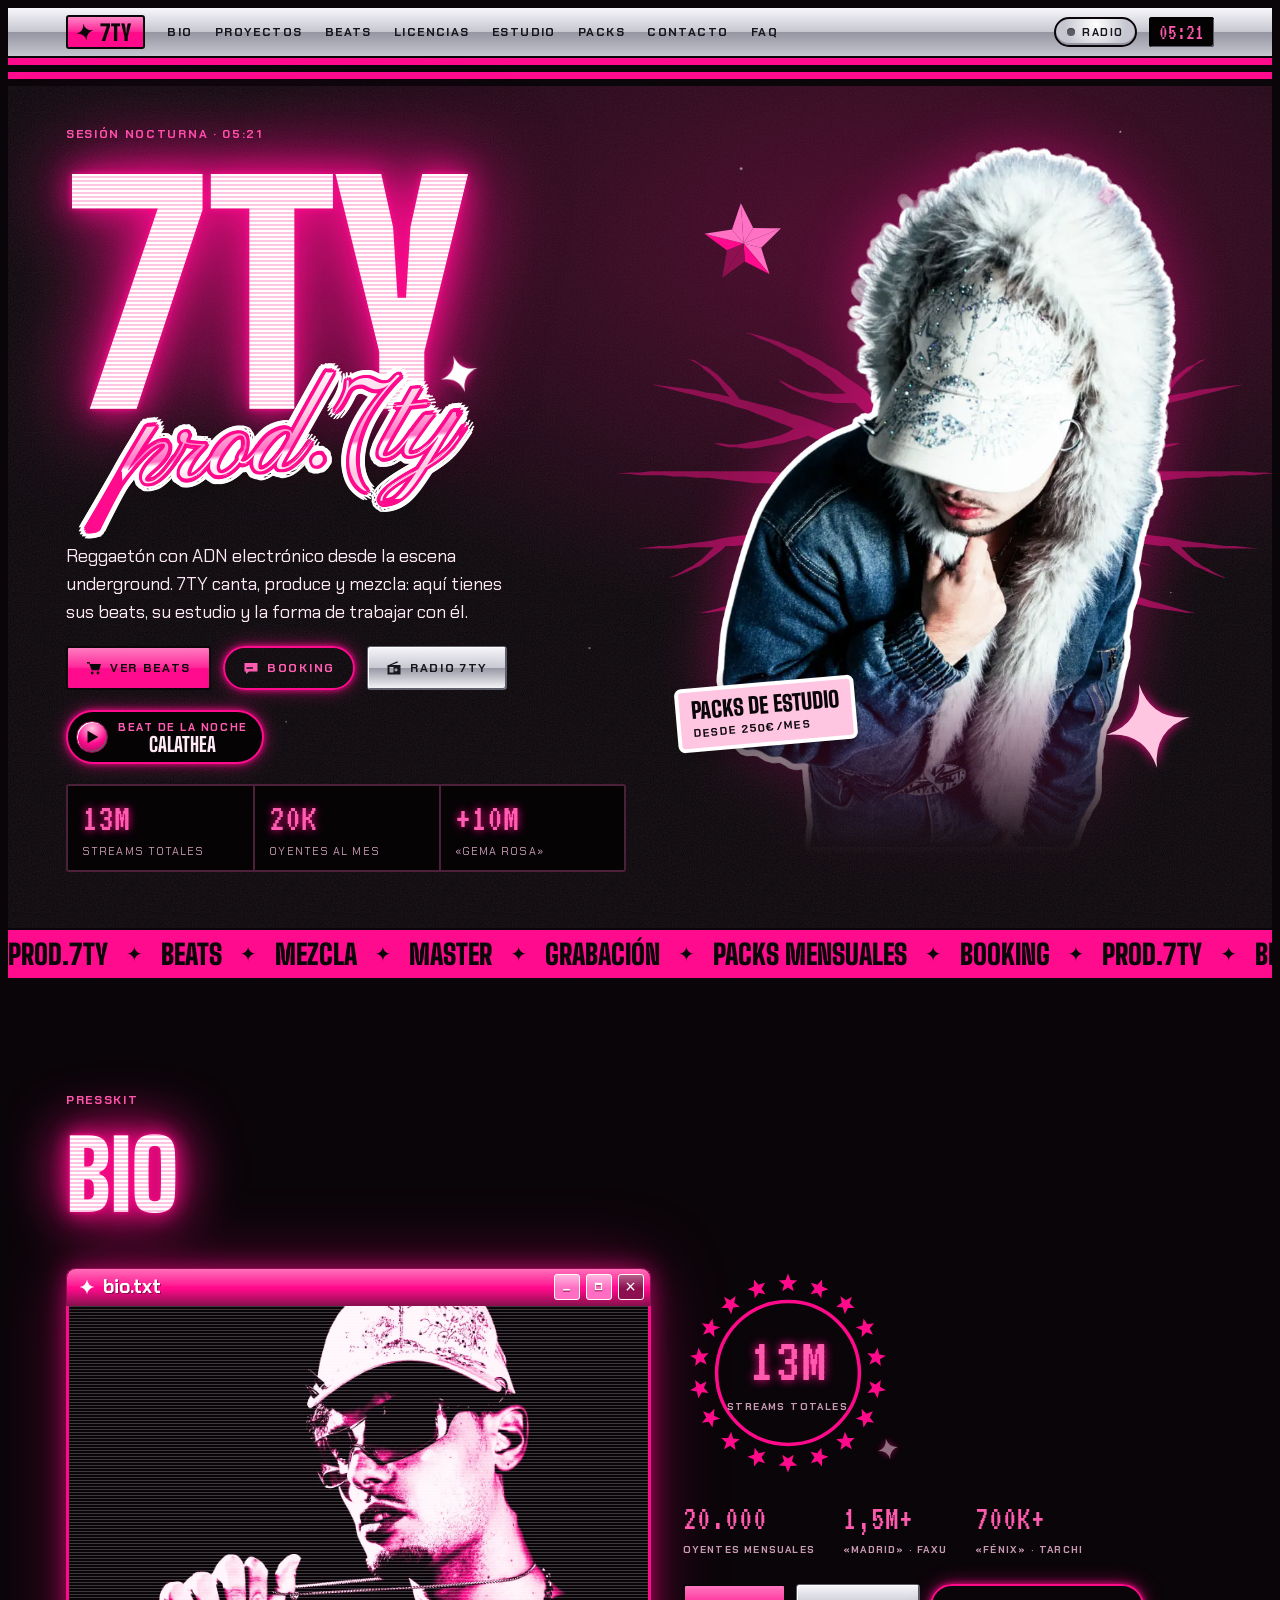
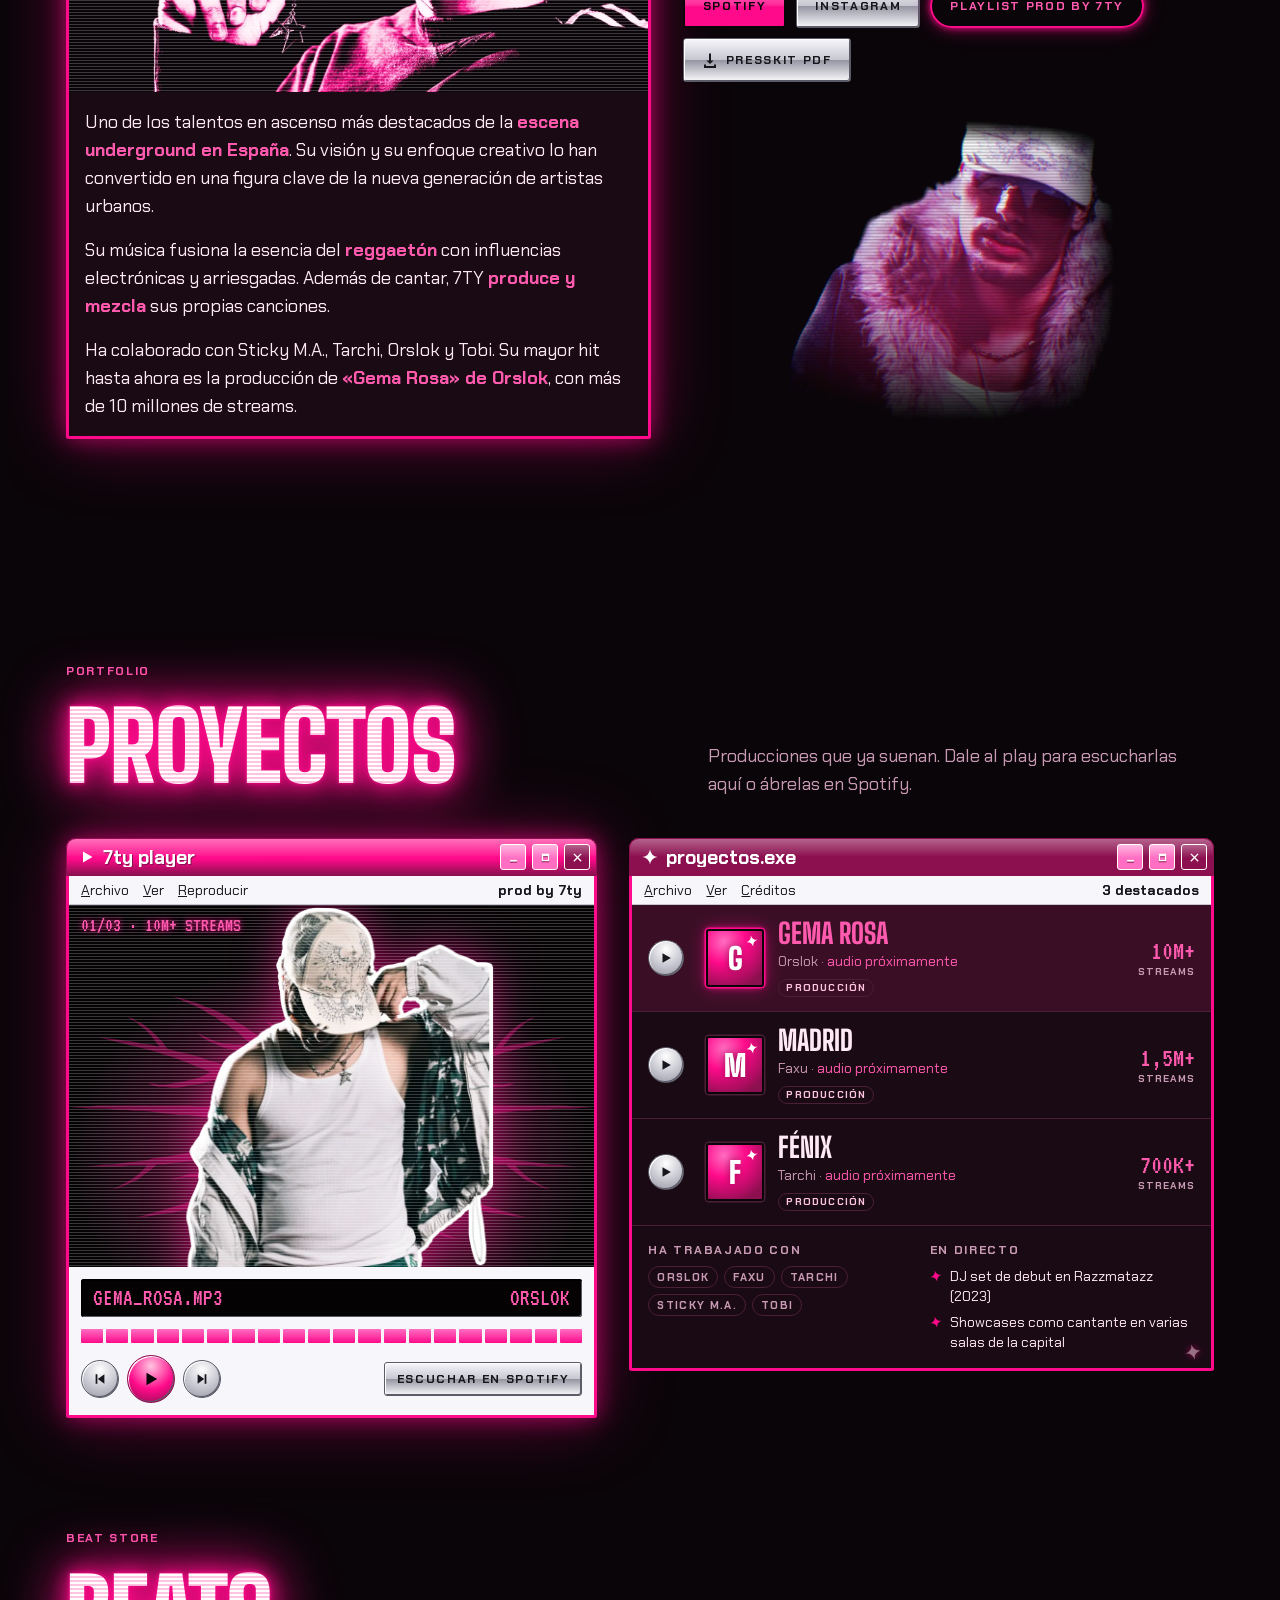
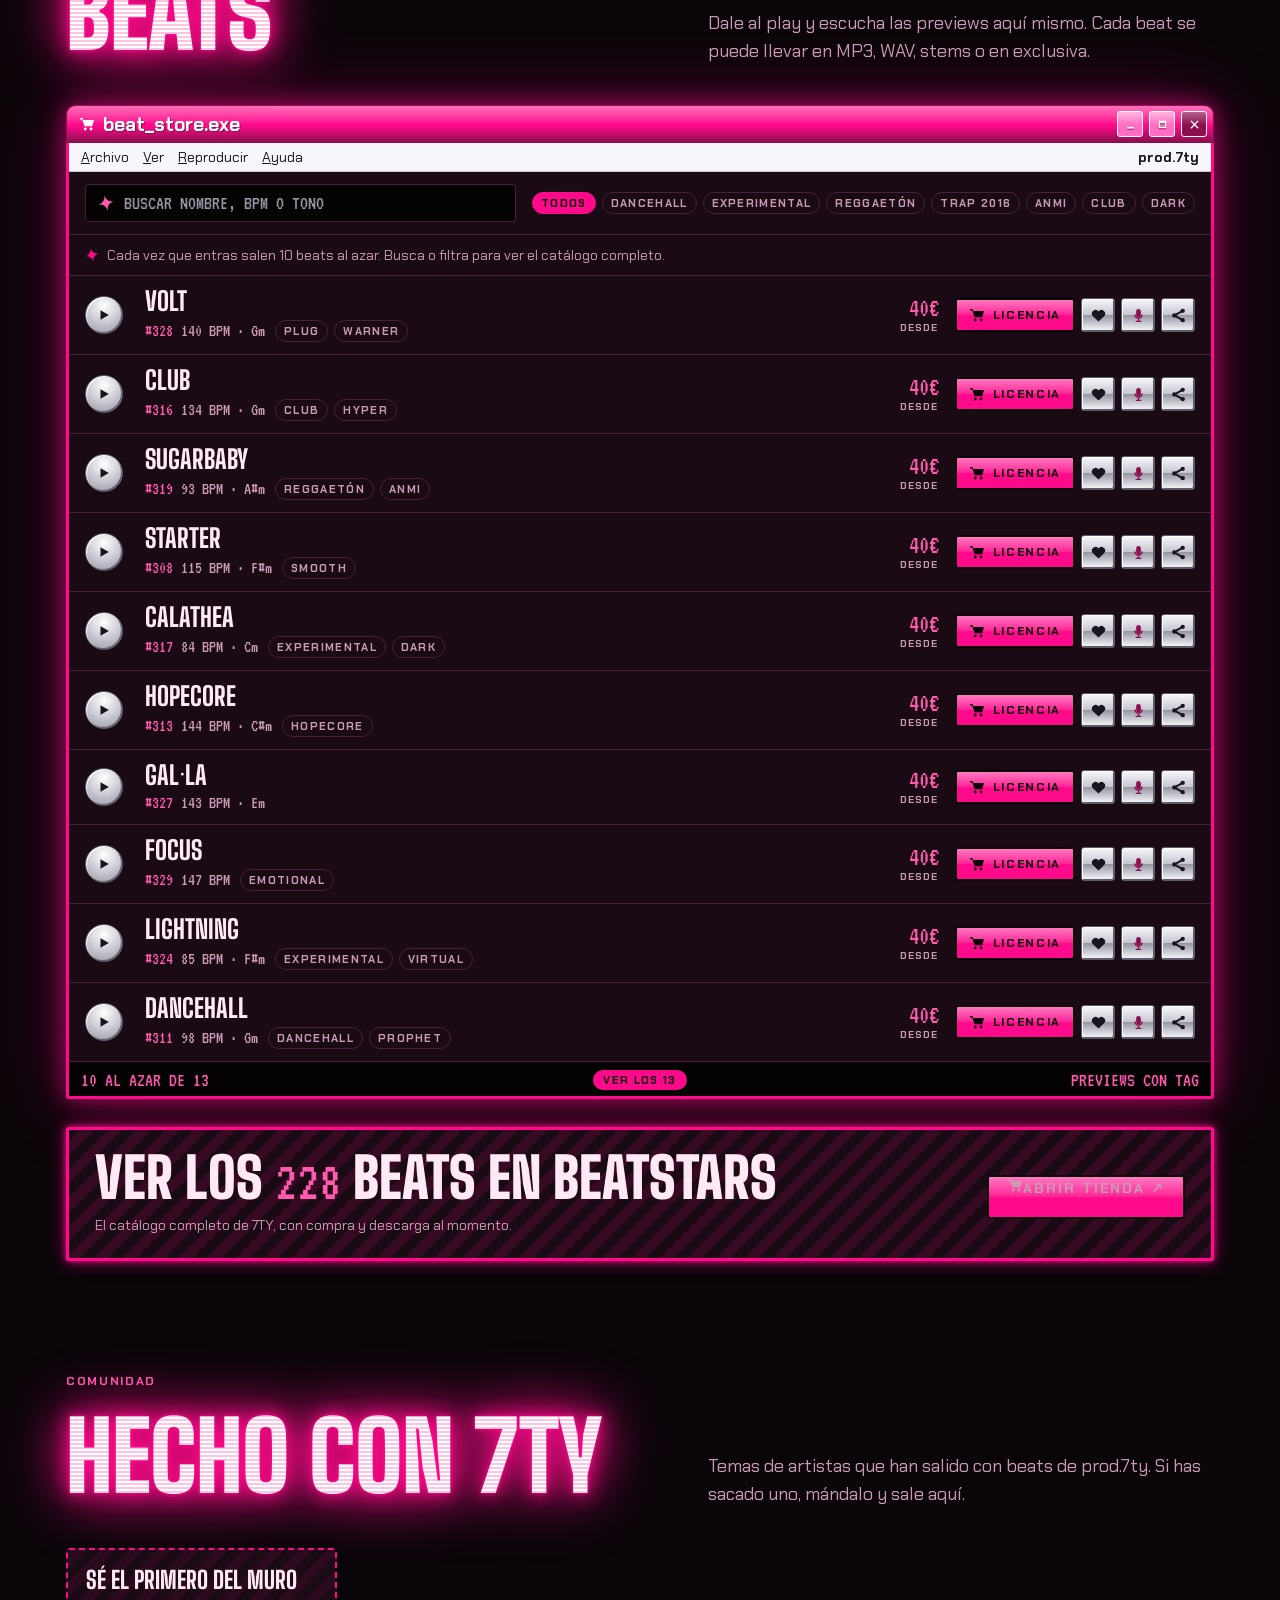
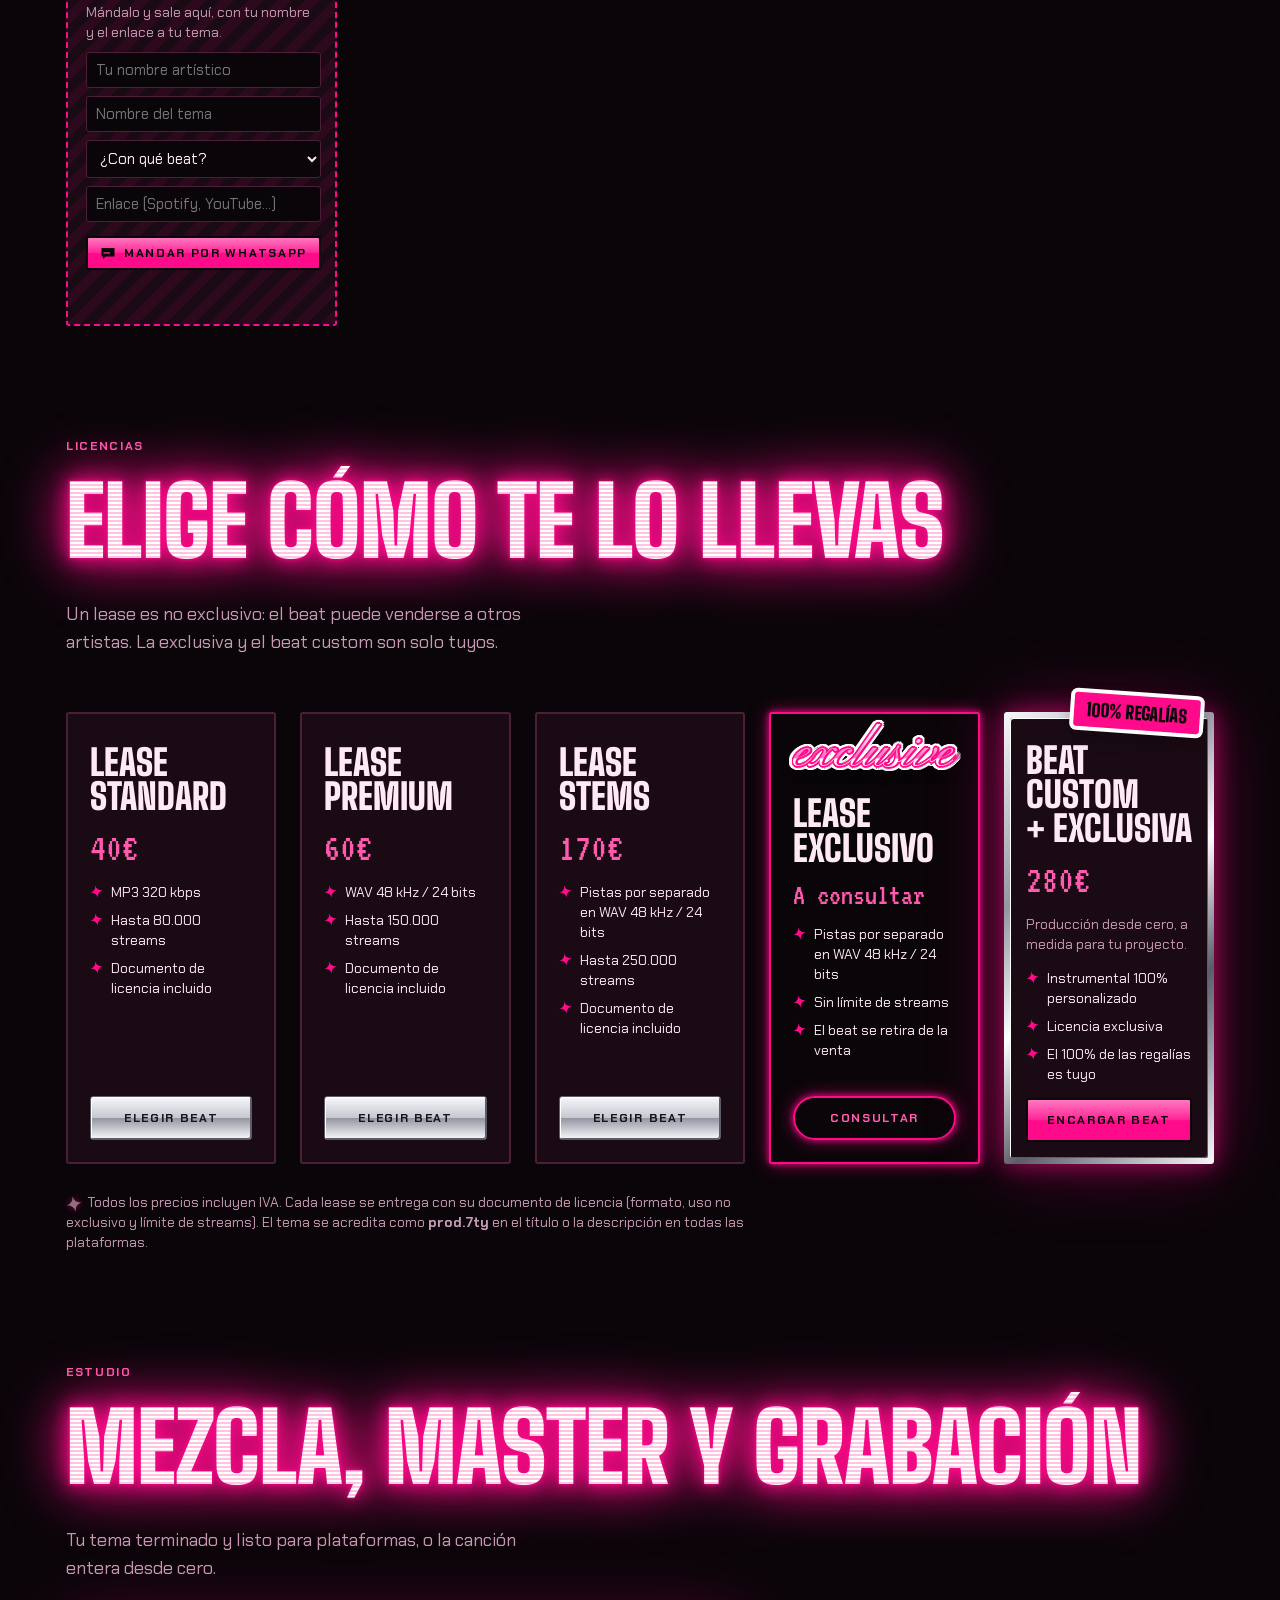
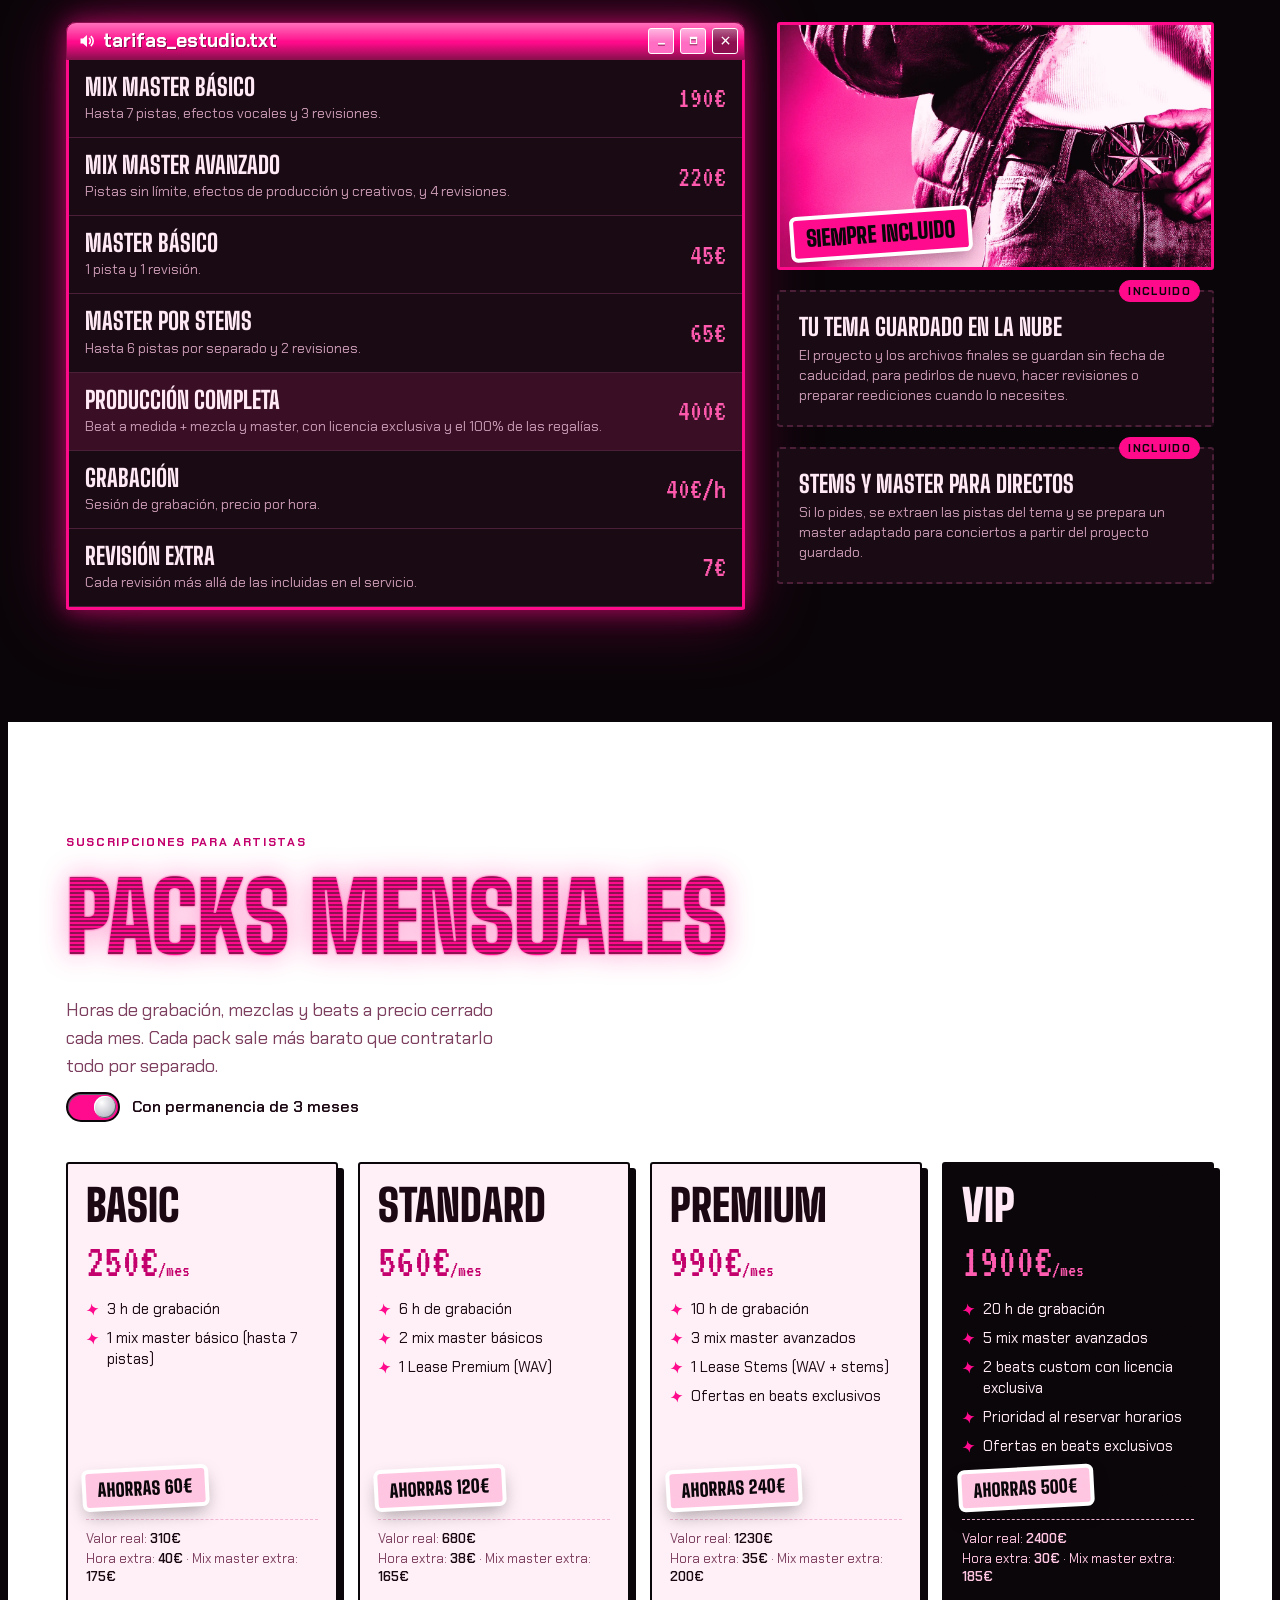
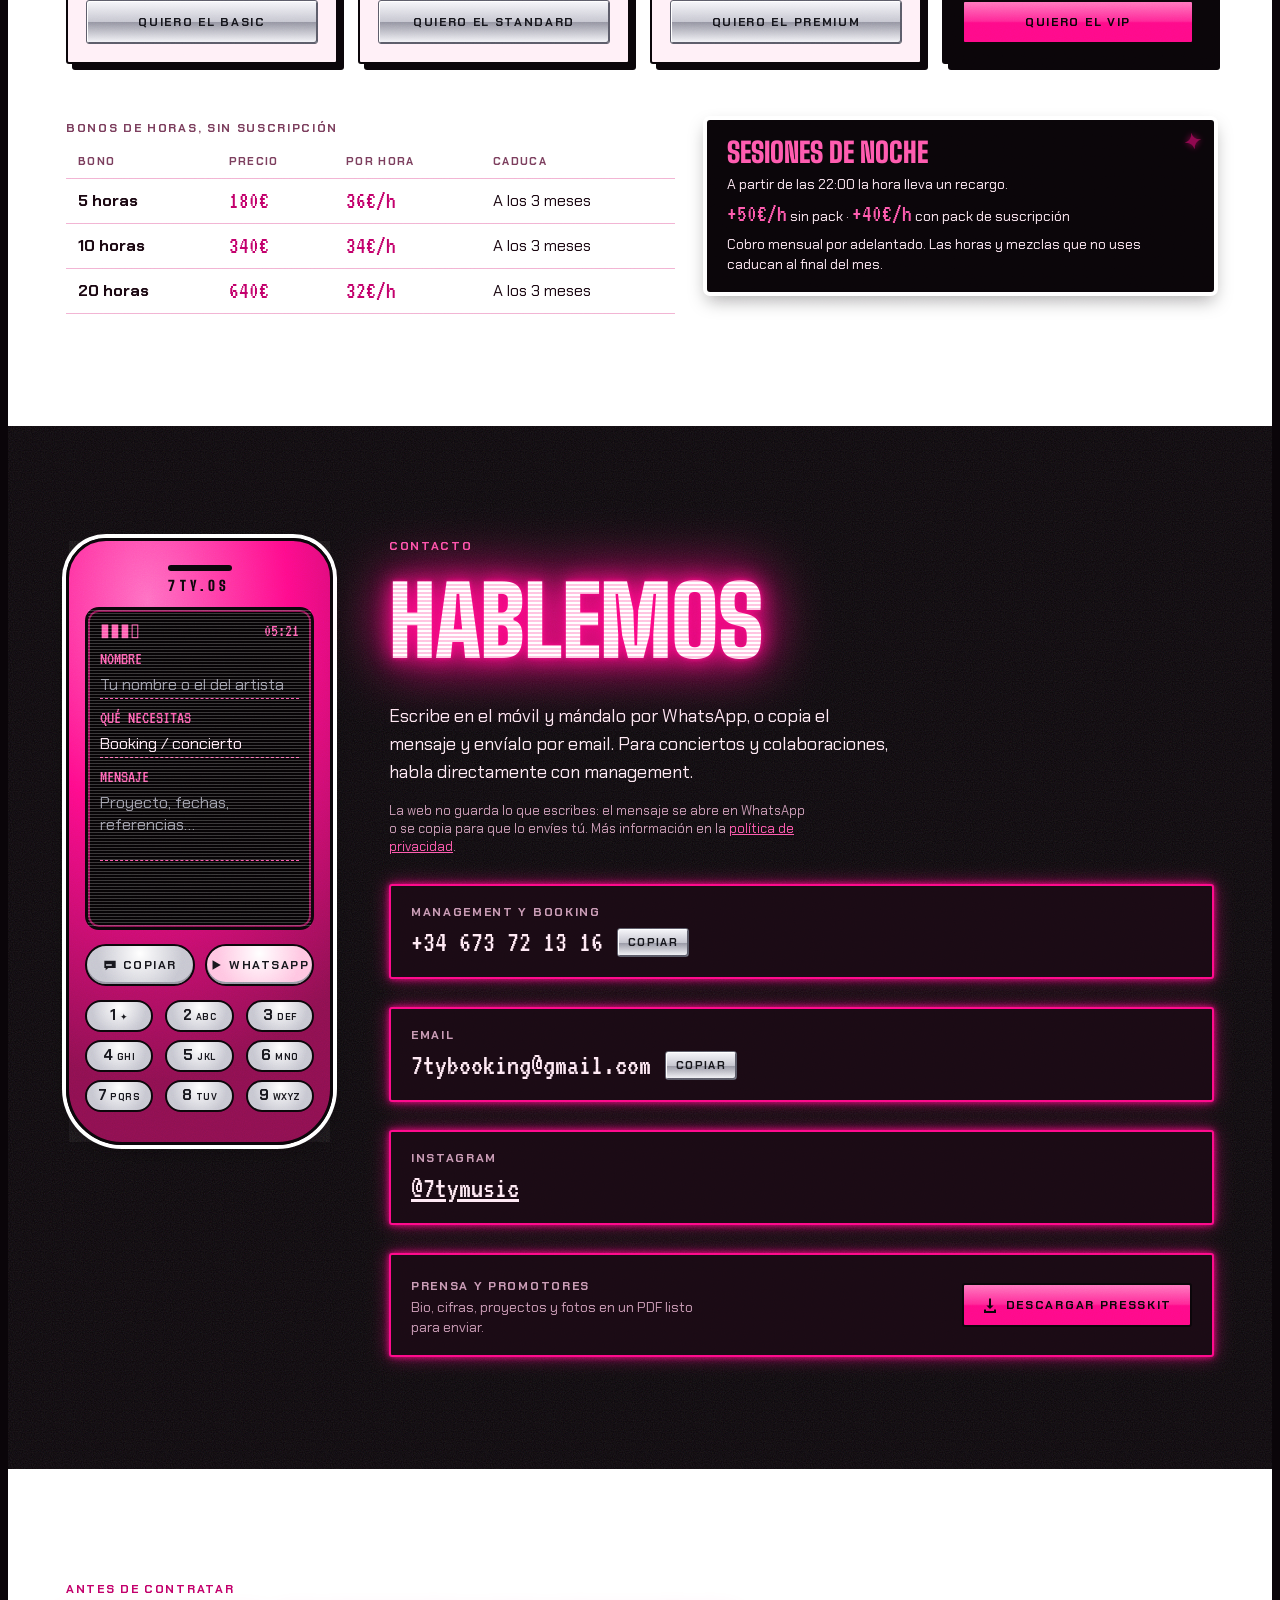
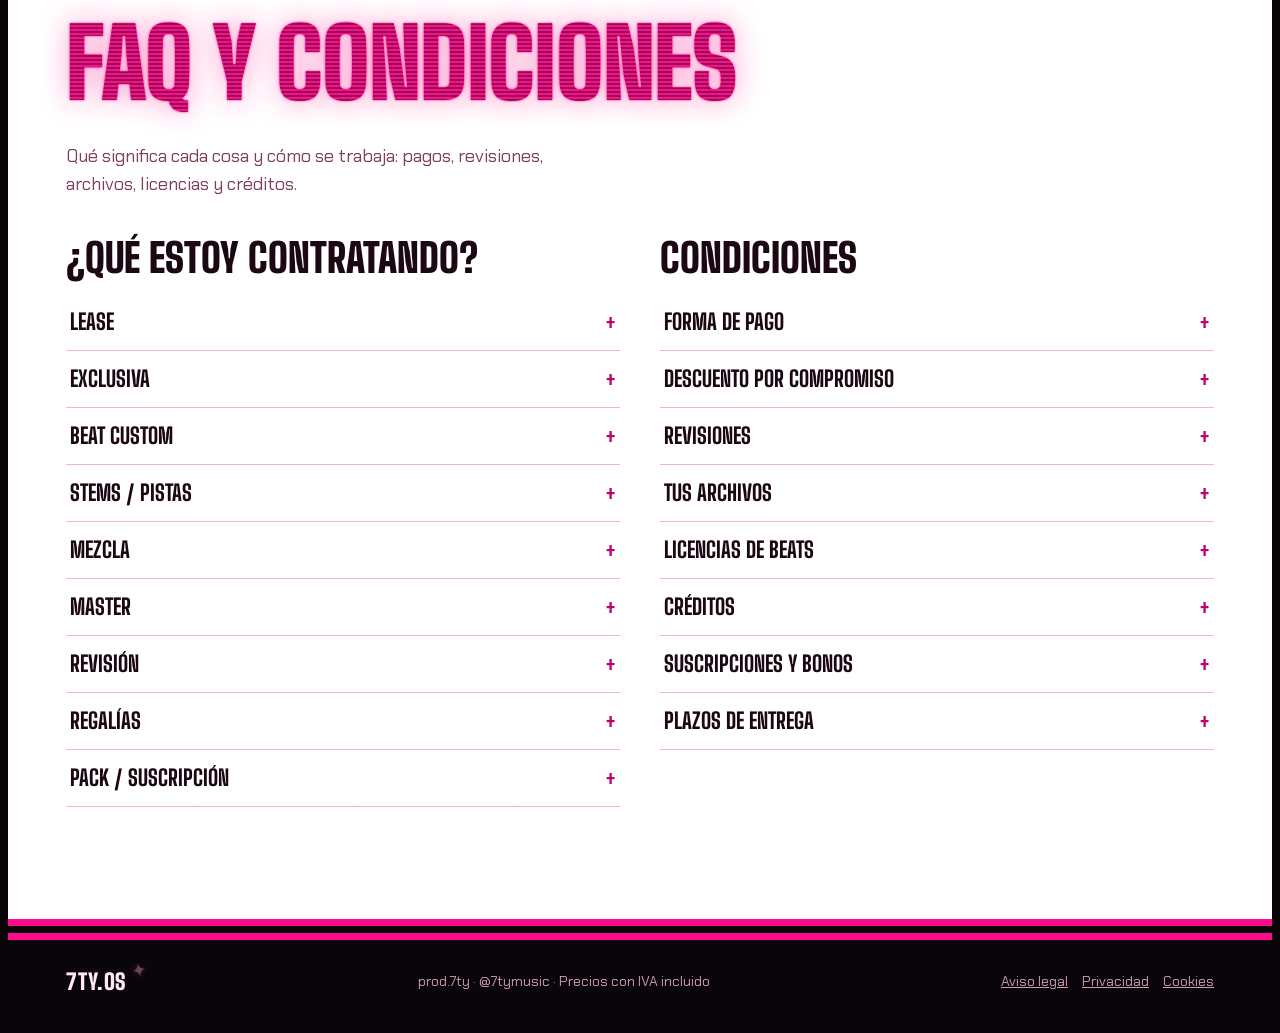
==== index.html @ 84a1b5ba "Add files via upload" ====
<!doctype html>
<html lang="es">
<head>
<meta charset="utf-8">
<meta name="viewport" content="width=device-width, initial-scale=1, viewport-fit=cover">
<title>7TY · Artista, productor y beats</title>
<meta name="description" content="7TY: artista y productor de la escena urbana underground. Beats con licencia, mezcla, master, grabación y packs mensuales para artistas.">
<meta name="theme-color" content="#0a0509">
<meta property="og:type" content="website">
<meta property="og:title" content="7TY · Artista, productor y beats">
<meta property="og:description" content="Beats, mezcla, master y grabación. prod.7ty">
<meta property="og:image" content="assets/img/og-7ty.jpg">
<meta name="twitter:card" content="summary_large_image">
<link rel="icon" href="assets/img/favicon.svg" type="image/svg+xml">
<link rel="preload" href="assets/fonts/big-shoulders-display-latin-900-normal.woff2" as="font" type="font/woff2" crossorigin>
<link rel="stylesheet" href="assets/css/site.css">
</head>
<body>
<svg width="0" height="0" style="position:absolute" aria-hidden="true">
  <defs>
    <symbol id="s-wings" viewBox="0 0 600 300"><g><path d="M314 136 L315 133 L315 129 L316 125 L317 121 L318 117 L318 114 L319 110 L320 106 L322 103 L323 99 L324 96 L326 92 L327 89 L329 85 L331 82 L333 79 L335 76 L337 72 L340 69 L342 67 L345 64 L348 61 L350 58 L353 56 L356 54 L360 51 L363 49 L366 47 L366 47 L363 49 L359 50 L355 52 L352 54 L349 56 L345 58 L342 61 L339 63 L336 66 L333 69 L330 72 L328 75 L325 78 L323 81 L320 85 L318 88 L316 92 L314 96 L312 99 L311 103 L309 107 L308 111 L306 114 L305 118 L304 122 L303 126 L302 130 L301 134Z M316 145 L319 140 L323 134 L327 129 L330 123 L334 118 L338 113 L342 107 L346 102 L351 97 L355 92 L359 87 L364 83 L369 78 L373 73 L378 69 L383 65 L388 60 L394 56 L399 52 L405 49 L410 45 L416 42 L422 38 L428 35 L434 32 L440 30 L446 27 L452 25 L452 25 L446 26 L439 28 L433 30 L426 32 L420 35 L413 37 L407 40 L401 43 L395 46 L389 50 L383 53 L378 57 L372 61 L366 65 L361 69 L356 74 L350 78 L345 83 L340 88 L335 92 L330 97 L326 102 L321 107 L317 113 L312 118 L308 123 L304 129 L299 134Z M364 78 L369 78 L374 78 L379 78 L384 78 L388 77 L393 76 L398 75 L402 74 L407 72 L411 70 L416 68 L420 66 L424 63 L427 60 L427 60 L423 62 L419 64 L415 66 L410 68 L406 69 L402 70 L397 70 L393 71 L388 71 L383 71 L379 71 L374 70 L370 70 L365 69Z M313 153 L319 148 L326 144 L333 140 L340 136 L347 132 L354 128 L362 124 L369 120 L376 116 L383 112 L390 109 L398 105 L405 102 L413 98 L420 95 L428 92 L435 89 L443 86 L450 83 L458 81 L466 78 L474 76 L482 74 L490 72 L498 70 L506 68 L514 66 L522 64 L522 64 L513 65 L505 66 L497 67 L489 68 L481 70 L473 71 L464 73 L456 75 L448 77 L440 79 L432 81 L424 83 L417 86 L409 88 L401 91 L393 94 L385 97 L378 100 L370 103 L362 107 L355 110 L347 113 L340 117 L332 120 L325 124 L317 128 L310 132 L303 135Z M401 100 L406 103 L412 105 L417 106 L423 108 L429 109 L435 110 L440 111 L446 112 L452 112 L458 111 L464 111 L469 110 L475 108 L480 107 L480 107 L475 108 L469 108 L464 109 L458 109 L452 108 L447 107 L441 106 L436 105 L431 104 L425 102 L420 100 L415 97 L410 95 L405 92Z M460 79 L462 75 L465 71 L468 67 L471 63 L474 60 L478 56 L482 53 L485 50 L490 47 L494 45 L494 45 L489 46 L485 49 L480 51 L476 54 L472 57 L468 61 L465 64 L461 68 L458 72 L455 76Z M309 157 L317 156 L326 154 L334 153 L343 151 L351 150 L360 149 L368 147 L377 146 L385 145 L394 144 L402 142 L411 141 L419 140 L428 139 L436 138 L445 138 L453 137 L462 136 L470 135 L479 134 L488 134 L496 133 L505 133 L513 132 L522 132 L530 132 L539 131 L548 131 L548 131 L539 130 L530 130 L522 129 L513 129 L505 129 L496 129 L487 129 L479 129 L470 129 L461 129 L453 129 L444 129 L436 129 L427 130 L418 130 L410 131 L401 131 L392 132 L384 132 L375 133 L366 133 L358 134 L349 135 L341 136 L332 137 L323 137 L315 138 L306 139Z M305 161 L313 162 L321 164 L329 166 L337 167 L345 169 L354 170 L362 172 L370 173 L378 175 L386 176 L394 177 L402 178 L410 179 L418 180 L426 181 L435 182 L443 183 L451 184 L459 185 L467 185 L475 186 L484 186 L492 186 L500 187 L508 187 L516 187 L524 187 L533 187 L533 187 L524 186 L516 185 L508 185 L500 184 L492 183 L484 182 L476 181 L468 179 L460 178 L452 177 L444 175 L436 174 L428 172 L420 171 L412 169 L404 168 L396 166 L388 164 L380 162 L372 160 L365 158 L357 156 L349 154 L341 152 L333 150 L325 148 L318 146 L310 143Z M465 184 L469 188 L473 191 L477 194 L481 197 L485 200 L490 202 L494 204 L499 206 L504 208 L509 209 L509 209 L504 207 L500 205 L495 202 L491 200 L487 197 L483 194 L480 191 L476 187 L473 184 L470 180Z M302 164 L308 168 L314 172 L320 176 L326 179 L332 183 L338 187 L344 190 L351 194 L357 197 L364 200 L370 203 L377 206 L383 209 L390 212 L396 215 L403 217 L410 220 L417 222 L424 224 L430 226 L437 228 L444 229 L451 231 L458 232 L465 233 L472 234 L479 235 L486 235 L486 235 L480 234 L473 232 L466 230 L459 228 L452 226 L446 224 L439 222 L432 220 L426 217 L420 214 L413 212 L407 209 L401 206 L394 202 L388 199 L382 196 L376 192 L370 189 L364 185 L358 181 L353 177 L347 173 L341 169 L336 165 L330 161 L324 157 L319 152 L313 148Z M387 208 L392 206 L396 205 L401 203 L405 201 L410 200 L414 199 L419 198 L424 198 L429 197 L434 197 L438 197 L443 198 L448 199 L453 200 L453 200 L448 198 L443 197 L439 195 L434 194 L429 194 L424 193 L419 193 L414 194 L409 194 L403 195 L399 196 L394 197 L389 198 L384 200Z M300 165 L303 169 L306 174 L309 179 L312 183 L316 188 L319 192 L323 196 L326 200 L330 205 L334 209 L338 213 L342 216 L346 220 L351 224 L355 227 L359 230 L364 234 L369 237 L373 239 L378 242 L383 244 L388 247 L393 249 L399 251 L404 252 L409 254 L414 255 L420 256 L420 256 L415 254 L410 252 L405 250 L400 248 L395 245 L390 243 L386 240 L381 237 L377 234 L373 231 L369 227 L365 224 L361 220 L357 217 L353 213 L350 209 L346 205 L343 201 L340 197 L337 192 L334 188 L331 184 L328 179 L325 175 L323 170 L320 165 L318 161 L315 156Z M350 221 L354 220 L357 220 L361 220 L365 220 L368 220 L372 220 L376 221 L379 221 L383 222 L386 223 L390 224 L393 226 L396 228 L400 230 L400 230 L397 227 L394 225 L391 222 L387 220 L384 219 L380 217 L377 216 L373 215 L369 214 L365 213 L361 213 L357 212 L353 212 L350 212Z M301 165 L301 169 L302 173 L303 176 L304 180 L305 184 L306 187 L307 191 L308 194 L309 198 L311 201 L312 205 L314 208 L316 212 L318 215 L320 218 L322 221 L325 224 L327 227 L330 229 L332 232 L335 234 L338 237 L341 239 L344 241 L347 243 L351 244 L354 246 L357 247 L357 247 L354 245 L351 243 L348 241 L346 239 L343 237 L340 234 L338 232 L336 229 L334 226 L332 223 L330 220 L328 217 L326 214 L325 211 L323 208 L322 205 L321 202 L320 198 L319 195 L318 192 L317 188 L317 185 L316 181 L316 178 L315 174 L315 171 L315 167 L315 164Z"/></g><g transform="translate(600 0) scale(-1 1)"><path d="M314 136 L315 133 L315 129 L316 125 L317 121 L318 117 L318 114 L319 110 L320 106 L322 103 L323 99 L324 96 L326 92 L327 89 L329 85 L331 82 L333 79 L335 76 L337 72 L340 69 L342 67 L345 64 L348 61 L350 58 L353 56 L356 54 L360 51 L363 49 L366 47 L366 47 L363 49 L359 50 L355 52 L352 54 L349 56 L345 58 L342 61 L339 63 L336 66 L333 69 L330 72 L328 75 L325 78 L323 81 L320 85 L318 88 L316 92 L314 96 L312 99 L311 103 L309 107 L308 111 L306 114 L305 118 L304 122 L303 126 L302 130 L301 134Z M316 145 L319 140 L323 134 L327 129 L330 123 L334 118 L338 113 L342 107 L346 102 L351 97 L355 92 L359 87 L364 83 L369 78 L373 73 L378 69 L383 65 L388 60 L394 56 L399 52 L405 49 L410 45 L416 42 L422 38 L428 35 L434 32 L440 30 L446 27 L452 25 L452 25 L446 26 L439 28 L433 30 L426 32 L420 35 L413 37 L407 40 L401 43 L395 46 L389 50 L383 53 L378 57 L372 61 L366 65 L361 69 L356 74 L350 78 L345 83 L340 88 L335 92 L330 97 L326 102 L321 107 L317 113 L312 118 L308 123 L304 129 L299 134Z M364 78 L369 78 L374 78 L379 78 L384 78 L388 77 L393 76 L398 75 L402 74 L407 72 L411 70 L416 68 L420 66 L424 63 L427 60 L427 60 L423 62 L419 64 L415 66 L410 68 L406 69 L402 70 L397 70 L393 71 L388 71 L383 71 L379 71 L374 70 L370 70 L365 69Z M313 153 L319 148 L326 144 L333 140 L340 136 L347 132 L354 128 L362 124 L369 120 L376 116 L383 112 L390 109 L398 105 L405 102 L413 98 L420 95 L428 92 L435 89 L443 86 L450 83 L458 81 L466 78 L474 76 L482 74 L490 72 L498 70 L506 68 L514 66 L522 64 L522 64 L513 65 L505 66 L497 67 L489 68 L481 70 L473 71 L464 73 L456 75 L448 77 L440 79 L432 81 L424 83 L417 86 L409 88 L401 91 L393 94 L385 97 L378 100 L370 103 L362 107 L355 110 L347 113 L340 117 L332 120 L325 124 L317 128 L310 132 L303 135Z M401 100 L406 103 L412 105 L417 106 L423 108 L429 109 L435 110 L440 111 L446 112 L452 112 L458 111 L464 111 L469 110 L475 108 L480 107 L480 107 L475 108 L469 108 L464 109 L458 109 L452 108 L447 107 L441 106 L436 105 L431 104 L425 102 L420 100 L415 97 L410 95 L405 92Z M460 79 L462 75 L465 71 L468 67 L471 63 L474 60 L478 56 L482 53 L485 50 L490 47 L494 45 L494 45 L489 46 L485 49 L480 51 L476 54 L472 57 L468 61 L465 64 L461 68 L458 72 L455 76Z M309 157 L317 156 L326 154 L334 153 L343 151 L351 150 L360 149 L368 147 L377 146 L385 145 L394 144 L402 142 L411 141 L419 140 L428 139 L436 138 L445 138 L453 137 L462 136 L470 135 L479 134 L488 134 L496 133 L505 133 L513 132 L522 132 L530 132 L539 131 L548 131 L548 131 L539 130 L530 130 L522 129 L513 129 L505 129 L496 129 L487 129 L479 129 L470 129 L461 129 L453 129 L444 129 L436 129 L427 130 L418 130 L410 131 L401 131 L392 132 L384 132 L375 133 L366 133 L358 134 L349 135 L341 136 L332 137 L323 137 L315 138 L306 139Z M305 161 L313 162 L321 164 L329 166 L337 167 L345 169 L354 170 L362 172 L370 173 L378 175 L386 176 L394 177 L402 178 L410 179 L418 180 L426 181 L435 182 L443 183 L451 184 L459 185 L467 185 L475 186 L484 186 L492 186 L500 187 L508 187 L516 187 L524 187 L533 187 L533 187 L524 186 L516 185 L508 185 L500 184 L492 183 L484 182 L476 181 L468 179 L460 178 L452 177 L444 175 L436 174 L428 172 L420 171 L412 169 L404 168 L396 166 L388 164 L380 162 L372 160 L365 158 L357 156 L349 154 L341 152 L333 150 L325 148 L318 146 L310 143Z M465 184 L469 188 L473 191 L477 194 L481 197 L485 200 L490 202 L494 204 L499 206 L504 208 L509 209 L509 209 L504 207 L500 205 L495 202 L491 200 L487 197 L483 194 L480 191 L476 187 L473 184 L470 180Z M302 164 L308 168 L314 172 L320 176 L326 179 L332 183 L338 187 L344 190 L351 194 L357 197 L364 200 L370 203 L377 206 L383 209 L390 212 L396 215 L403 217 L410 220 L417 222 L424 224 L430 226 L437 228 L444 229 L451 231 L458 232 L465 233 L472 234 L479 235 L486 235 L486 235 L480 234 L473 232 L466 230 L459 228 L452 226 L446 224 L439 222 L432 220 L426 217 L420 214 L413 212 L407 209 L401 206 L394 202 L388 199 L382 196 L376 192 L370 189 L364 185 L358 181 L353 177 L347 173 L341 169 L336 165 L330 161 L324 157 L319 152 L313 148Z M387 208 L392 206 L396 205 L401 203 L405 201 L410 200 L414 199 L419 198 L424 198 L429 197 L434 197 L438 197 L443 198 L448 199 L453 200 L453 200 L448 198 L443 197 L439 195 L434 194 L429 194 L424 193 L419 193 L414 194 L409 194 L403 195 L399 196 L394 197 L389 198 L384 200Z M300 165 L303 169 L306 174 L309 179 L312 183 L316 188 L319 192 L323 196 L326 200 L330 205 L334 209 L338 213 L342 216 L346 220 L351 224 L355 227 L359 230 L364 234 L369 237 L373 239 L378 242 L383 244 L388 247 L393 249 L399 251 L404 252 L409 254 L414 255 L420 256 L420 256 L415 254 L410 252 L405 250 L400 248 L395 245 L390 243 L386 240 L381 237 L377 234 L373 231 L369 227 L365 224 L361 220 L357 217 L353 213 L350 209 L346 205 L343 201 L340 197 L337 192 L334 188 L331 184 L328 179 L325 175 L323 170 L320 165 L318 161 L315 156Z M350 221 L354 220 L357 220 L361 220 L365 220 L368 220 L372 220 L376 221 L379 221 L383 222 L386 223 L390 224 L393 226 L396 228 L400 230 L400 230 L397 227 L394 225 L391 222 L387 220 L384 219 L380 217 L377 216 L373 215 L369 214 L365 213 L361 213 L357 212 L353 212 L350 212Z M301 165 L301 169 L302 173 L303 176 L304 180 L305 184 L306 187 L307 191 L308 194 L309 198 L311 201 L312 205 L314 208 L316 212 L318 215 L320 218 L322 221 L325 224 L327 227 L330 229 L332 232 L335 234 L338 237 L341 239 L344 241 L347 243 L351 244 L354 246 L357 247 L357 247 L354 245 L351 243 L348 241 L346 239 L343 237 L340 234 L338 232 L336 229 L334 226 L332 223 L330 220 L328 217 L326 214 L325 211 L323 208 L322 205 L321 202 L320 198 L319 195 L318 192 L317 188 L317 185 L316 181 L316 178 L315 174 L315 171 L315 167 L315 164Z"/></g><g stroke="none"><path d="M300 126 L313 150 L300 174 L287 150Z"/><path d="M313 140 L312 137 L311 135 L311 132 L310 130 L310 127 L309 125 L309 122 L308 120 L308 117 L307 115 L307 112 L306 110 L306 107 L305 105 L305 102 L304 100 L304 97 L303 95 L303 92 L302 90 L302 87 L302 85 L301 82 L301 80 L300 77 L300 75 L300 72 L300 70 L300 70 L299 72 L299 75 L299 77 L298 80 L298 82 L298 85 L297 87 L297 90 L296 92 L296 95 L295 97 L295 100 L294 102 L294 105 L293 107 L293 110 L292 112 L292 115 L291 117 L291 120 L290 122 L290 125 L289 127 L289 130 L288 132 L288 135 L287 137 L287 140Z"/><path d="M287 160 L287 162 L288 163 L288 165 L289 167 L289 169 L290 171 L290 173 L291 175 L291 177 L292 179 L292 181 L293 183 L293 185 L294 187 L294 189 L295 191 L295 193 L296 195 L296 197 L297 199 L297 201 L298 203 L298 205 L298 207 L299 209 L299 211 L299 213 L300 215 L300 215 L300 213 L300 211 L300 209 L301 207 L301 205 L302 203 L302 201 L302 199 L303 197 L303 195 L304 193 L304 191 L305 189 L305 187 L306 185 L306 183 L307 181 L307 179 L308 177 L308 175 L309 173 L309 171 L310 169 L310 167 L311 165 L311 163 L312 162 L313 160Z"/></g></symbol>
    <symbol id="s-spark" viewBox="0 0 200 200"><path d="M192.9 80.2 Q111.7 107.6 119.8 192.9 Q92.4 111.7 7.1 119.8 Q88.3 92.4 80.2 7.1 Q107.6 88.3 192.9 80.2Z"/></symbol>
    <symbol id="s-star" viewBox="0 0 200 200"><path d="M100.0 4.0 123.5 67.6 191.3 70.3 138.0 112.4 156.4 177.7 100.0 140.0 43.6 177.7 62.0 112.4 8.7 70.3 76.5 67.6Z"/></symbol>
    <symbol id="s-foil" viewBox="0 0 200 200"><path fill="#ff6ec2" d="M100 106L116.7 11.5L130.9 76.1Z"/><path fill="#ff6ec2" d="M100 106L130.9 76.1L195.1 92.6Z"/><path fill="#ff6ec2" d="M100 106L195.1 92.6L138.0 126.2Z"/><path fill="#ff6ec2" d="M100 106L138.0 126.2L142.1 192.3Z"/><path fill="#ff0a8a" d="M100 106L142.1 192.3L92.5 148.3Z"/><path fill="#8c0f4f" d="M100 106L92.5 148.3L30.9 172.7Z"/><path fill="#8c0f4f" d="M100 106L30.9 172.7L57.4 112.0Z"/><path fill="#ff0a8a" d="M100 106L57.4 112.0L15.2 60.9Z"/><path fill="#ff6ec2" d="M100 106L15.2 60.9L81.2 67.4Z"/><path fill="#ff6ec2" d="M100 106L81.2 67.4L116.7 11.5Z"/></symbol>
    <symbol id="i-play" viewBox="0 0 16 16"><path d="M4 2.5v11l9.5-5.5z"/></symbol><symbol id="i-pausa" viewBox="0 0 16 16"><path d="M3.5 2.5h3v11h-3zM9.5 2.5h3v11h-3z"/></symbol><symbol id="i-anterior" viewBox="0 0 16 16"><path d="M3 2.5h2v11H3zM13 2.5v11L5.5 8z"/></symbol><symbol id="i-siguiente" viewBox="0 0 16 16"><path d="M11 2.5h2v11h-2zM3 2.5v11L10.5 8z"/></symbol><symbol id="i-cerrar" viewBox="0 0 16 16"><path d="M3.4 2 8 6.6 12.6 2 14 3.4 9.4 8l4.6 4.6-1.4 1.4L8 9.4 3.4 14 2 12.6 6.6 8 2 3.4z"/></symbol><symbol id="i-minimizar" viewBox="0 0 16 16"><path d="M3 11.5h10V14H3z"/></symbol><symbol id="i-maximizar" viewBox="0 0 16 16"><path fill-rule="evenodd" d="M2.5 2.5h11v11h-11zM4.5 6h7v5.5h-7z"/></symbol><symbol id="i-carrito" viewBox="0 0 16 16"><path d="M1 2h2.6l.6 2H15l-1.8 6.2H5.6L3.2 3.6H1z"/><circle cx="6.2" cy="13" r="1.4"/><circle cx="12" cy="13" r="1.4"/></symbol><symbol id="i-mensaje" viewBox="0 0 16 16"><path fill-rule="evenodd" d="M1.5 3h13v8.5H6L3 14v-2.5H1.5zM3.5 5v.01h9V5zM3.5 7.2v1.6h6.5V7.2z"/></symbol><symbol id="i-descarga" viewBox="0 0 16 16"><path d="M7 1.5h2v7h2.6L8 12 4.4 8.5H7zM2 12.5h2v1.5h8v-1.5h2V16H2z"/></symbol><symbol id="i-volumen" viewBox="0 0 16 16"><path d="M1.5 5.5H4L8 2v12l-4-3.5H1.5z"/><path d="M10 5.2a3.5 3.5 0 0 1 0 5.6M11.8 3a6.4 6.4 0 0 1 0 10" fill="none" stroke="currentColor" stroke-width="1.6"/></symbol><symbol id="i-radio" viewBox="0 0 16 16"><path d="M11.3 1.2 12 2.6 5.6 5H14.5v9.5h-13V5h1.3zM3.5 7v5.5h4V7zm6.5 1.2a1.6 1.6 0 1 0 0 3.2 1.6 1.6 0 0 0 0-3.2z"/></symbol><symbol id="i-calendario" viewBox="0 0 16 16"><path fill-rule="evenodd" d="M4 1h2v1.5h4V1h2v1.5h2.5V15h-13V2.5H4zM3.5 6v7h9V6z"/><path d="M5 7.5h2v2H5zM9 7.5h2v2H9z"/></symbol><symbol id="i-corazon" viewBox="0 0 16 16"><path d="M8 14.5 1.8 8.4A3.6 3.6 0 0 1 8 3.6a3.6 3.6 0 0 1 6.2 4.8z"/></symbol><symbol id="i-mic" viewBox="0 0 16 16"><path d="M8 1a2.5 2.5 0 0 1 2.5 2.5v4a2.5 2.5 0 0 1-5 0v-4A2.5 2.5 0 0 1 8 1z"/><path d="M3.5 7h1.5a3 3 0 0 0 6 0h1.5a4.5 4.5 0 0 1-3.75 4.44V13.5H11V15H5v-1.5h2.25v-2.06A4.5 4.5 0 0 1 3.5 7z"/></symbol><symbol id="i-compartir" viewBox="0 0 16 16"><circle cx="12.5" cy="3" r="2.3"/><circle cx="3.5" cy="8" r="2.3"/><circle cx="12.5" cy="13" r="2.3"/><path d="M11.4 2.4l1 1.8-7.7 4.3-1-1.8zM4.7 7.5l7.7 4.3-1 1.8-7.7-4.3z"/></symbol><symbol id="i-destello" viewBox="0 0 16 16"><path d="M15.5 8.0 Q9.0 9.0 8.0 15.5 Q7.0 9.0 0.5 8.0 Q7.0 7.0 8.0 0.5 Q9.0 7.0 15.5 8.0Z"/></symbol>
  </defs>
</svg>

<header class="taskbar">
  <div class="wrap">
    <a class="start" href="#inicio" aria-label="7TY, volver al inicio" aria-controls="startmenu"><svg><use href="#s-spark"/></svg>7TY<span class="caret" aria-hidden="true">▾</span></a>
    <nav class="nav" aria-label="Secciones">
      <a href="#bio">Bio</a><a href="#proyectos">Proyectos</a><a href="#beats">Beats</a><a href="#licencias">Licencias</a><a href="#estudio">Estudio</a><a href="#packs">Packs</a><a href="#contacto">Contacto</a><a href="#faq">FAQ</a>
    </nav>
    <button class="spk-count" id="spk-count" type="button" hidden aria-label="Destellos encontrados"><svg><use href="#s-spark"/></svg><span id="spk-n">0/7</span></button>
    <a class="drop-chip" id="drop-chip" href="#drop" hidden><svg><use href="#s-spark"/></svg><span id="drop-chip-t">DROP</span></a>
    <button class="radio-btn" id="radio-btn" type="button" aria-pressed="false" title="Radio 7TY: todo en aleatorio, sin parar"><i aria-hidden="true"></i>Radio</button>
    <span class="clock" id="clock" aria-hidden="true">00:00</span>
  </div>
</header>

<div class="startmenu" id="startmenu" hidden>
  <div class="sm-side" aria-hidden="true"><span>7TY.OS</span></div>
  <nav class="sm-list" aria-label="Menú">
    <a href="#inicio"><svg><use href="#s-spark"/></svg>Inicio</a>
    <a href="#bio"><svg><use href="#i-destello"/></svg>Bio</a>
    <a href="#proyectos"><svg><use href="#i-play"/></svg>Proyectos</a>
    <a href="#beats"><svg><use href="#i-carrito"/></svg>Beats</a>
    <a href="#muro"><svg><use href="#i-corazon"/></svg>Hecho con 7TY</a>
    <a href="#licencias"><svg><use href="#i-descarga"/></svg>Licencias</a>
    <a href="#estudio"><svg><use href="#i-volumen"/></svg>Estudio</a>
    <a href="#packs"><svg><use href="#s-star"/></svg>Packs</a>
    <a href="#contacto"><svg><use href="#i-mensaje"/></svg>Contacto</a>
    <a href="#faq"><svg><use href="#i-destello"/></svg>FAQ y condiciones</a>
    <hr>
    <button type="button" data-radio="1"><svg><use href="#i-radio"/></svg><span id="sm-radio">Encender Radio 7TY</span></button>
    <a href="#reservar" id="sm-book" data-book-open="1" hidden><svg><use href="#i-calendario"/></svg>Reservar estudio</a>
    <a class="pk-dl" href="media/presskit/7ty-presskit.pdf" download="7TY-presskit.pdf" target="_blank" rel="noopener" data-track="presskit" data-track-t="Descargar presskit"><svg><use href="#i-descarga"/></svg>Presskit PDF</a>
    <a href="https://wa.me/34673721316" target="_blank" rel="noopener"><svg><use href="#i-mensaje"/></svg>WhatsApp</a>
  </nav>
</div>

<main>
<section class="hero grain" id="inicio">
  <div class="stripes" aria-hidden="true"></div>
  <div class="wrap hero-grid">
    <div class="hero-copy">
      <span class="label eyebrow">Artista · Productor · Mezcla</span>
      <h1 class="neon mega">7TY</h1>
      <span class="script hero-sig" role="img" aria-label="prod.7ty"><span class="cut" aria-hidden="true">prod.7ty</span><span class="edge" aria-hidden="true">prod.7ty</span><span class="face" aria-hidden="true">prod.7ty</span><svg class="glint" aria-hidden="true"><use href="#s-spark"/></svg></span>
      <p class="lead">Reggaetón con ADN electrónico desde la escena underground. 7TY canta, produce y mezcla: aquí tienes sus beats, su estudio y la forma de trabajar con él.</p>
      <div class="cta">
        <a class="btn btn-hot" href="#beats"><svg class="i"><use href="#i-carrito"/></svg>Ver beats</a>
        <a class="btn btn-neon" href="#contacto"><svg class="i"><use href="#i-mensaje"/></svg>Booking</a>
        <button class="btn btn-chrome" type="button" data-radio="1"><svg class="i"><use href="#i-radio"/></svg>Radio 7TY</button>
      </div>
      <button class="night-pick" id="night-pick" type="button" hidden><span class="knob main" aria-hidden="true"><svg><use href="#i-play"/></svg></span><span><b>Beat de la noche</b><span id="night-t">—</span></span></button>
      <div class="stats" role="list">
        <div role="listitem"><b id="stat-streams-h">13M</b><span>Streams totales</span></div>
        <div role="listitem"><b id="stat-listeners-h">20K</b><span>Oyentes al mes</span></div>
        <div role="listitem"><b id="stat-top-n">+10M</b><span id="stat-top-t">«Gema Rosa»</span></div>
      </div>
    </div>
    <div class="hero-art">
      <svg class="wings" viewBox="0 0 600 300" aria-hidden="true"><use href="#s-wings"/></svg>
      <img class="cut" src="assets/img/7ty-pelo.webp" width="675" height="1026" alt="7TY con chaqueta vaquera, capucha de pelo y gorra bordada">
<button class="spk" type="button" data-spk="1" style="right:18%;top:6%" aria-label="Destello escondido"><svg><use href="#s-spark"/></svg></button>
      <a class="sticker baby badge" href="#packs">Packs de estudio<small>desde 250€/mes</small></a>
      <svg class="orn foil" style="width:84px;left:4%;top:8%;transform:rotate(-14deg)" viewBox="0 0 200 200" aria-hidden="true"><use href="#s-foil"/></svg>
      <svg class="orn foil" style="width:46px;left:14%;bottom:30%;transform:rotate(22deg)" viewBox="0 0 200 200" aria-hidden="true"><use href="#s-foil"/></svg>
      <svg class="orn spark" style="width:90px;right:4%;bottom:12%;z-index:3" viewBox="0 0 200 200" aria-hidden="true"><use href="#s-spark"/></svg>
    </div>
  </div>
  <div class="marquee" role="presentation">
    <div class="marquee-track" aria-hidden="true" id="mq"></div>
  </div>
</section>

<section class="sec" id="bio">
  <div class="wrap">
    <div class="sec-head">
      <div><span class="label eyebrow">Presskit</span><h2 class="neon h1">Bio</h2></div>
    </div>
    <div class="bio-grid">
      <div class="win active">
        <div class="win-bar"><span class="win-title"><svg><use href="#i-destello"/></svg>bio.txt</span><span class="ctl" aria-hidden="true"><svg><use href="#i-minimizar"/></svg></span><span class="ctl" aria-hidden="true"><svg><use href="#i-maximizar"/></svg></span><span class="ctl x" aria-hidden="true"><svg><use href="#i-cerrar"/></svg></span></div>
        <div class="bio-img scan"><img src="assets/img/7ty-rojo-duo.webp" width="1400" height="934" alt="Retrato de 7TY con gafas de sol y gorra, sujetando el colgante de estrella"></div>
        <div class="win-body bio-text" id="bio-text">
          <p>Uno de los talentos en ascenso más destacados de la <strong>escena underground en España</strong>. Su visión y su enfoque creativo lo han convertido en una figura clave de la nueva generación de artistas urbanos.</p>
          <p>Su música fusiona la esencia del <strong>reggaetón</strong> con influencias electrónicas y arriesgadas. Además de cantar, 7TY <strong>produce y mezcla</strong> sus propias canciones.</p>
          <p>Ha colaborado con Sticky M.A., Tarchi, Orslok y Tobi. Su mayor hit hasta ahora es la producción de <strong>«Gema Rosa» de Orslok</strong>, con más de 10 millones de streams.</p>
        </div>
      </div>
      <div class="bio-side">
        <div class="seal"><button class="spk" type="button" data-spk="2" style="right:-6px;bottom:18px" aria-label="Destello escondido"><svg><use href="#s-spark"/></svg></button>
          <svg viewBox="0 0 300 300" aria-hidden="true"><path d="M150.0 8.0 L153.5 17.1 L163.3 17.7 L155.7 23.9 L158.2 33.3 L150.0 28.0 L141.8 33.3 L144.3 23.9 L136.7 17.7 L146.5 17.1Z"/><path d="M198.6 16.6 L198.8 26.4 L207.8 30.2 L198.5 33.4 L197.6 43.2 L191.7 35.4 L182.2 37.5 L187.8 29.5 L182.7 21.1 L192.1 24.0Z"/><path d="M241.3 41.2 L238.1 50.5 L245.3 57.2 L235.5 57.0 L231.3 65.9 L228.4 56.5 L218.7 55.3 L226.7 49.7 L224.9 40.1 L232.7 46.0Z"/><path d="M273.0 79.0 L266.8 86.6 L271.3 95.4 L262.1 91.9 L255.2 98.8 L255.7 89.0 L246.9 84.5 L256.4 82.0 L257.9 72.3 L263.3 80.5Z"/><path d="M289.8 125.3 L281.4 130.4 L282.6 140.1 L275.2 133.7 L266.3 137.8 L270.1 128.8 L263.5 121.6 L273.2 122.5 L278.0 113.9 L280.2 123.5Z"/><path d="M289.8 174.7 L280.2 176.5 L278.0 186.1 L273.2 177.5 L263.5 178.4 L270.1 171.2 L266.3 162.2 L275.2 166.3 L282.6 159.9 L281.4 169.6Z"/><path d="M273.0 221.0 L263.3 219.5 L257.9 227.7 L256.4 218.0 L246.9 215.5 L255.7 211.0 L255.2 201.2 L262.1 208.1 L271.3 204.6 L266.8 213.4Z"/><path d="M241.3 258.8 L232.7 254.0 L224.9 259.9 L226.7 250.3 L218.7 244.7 L228.4 243.5 L231.3 234.1 L235.5 243.0 L245.3 242.8 L238.1 249.5Z"/><path d="M198.6 283.4 L192.1 276.0 L182.7 278.9 L187.8 270.5 L182.2 262.5 L191.7 264.6 L197.6 256.8 L198.5 266.6 L207.8 269.8 L198.8 273.6Z"/><path d="M150.0 292.0 L146.5 282.9 L136.7 282.3 L144.3 276.1 L141.8 266.7 L150.0 272.0 L158.2 266.7 L155.7 276.1 L163.3 282.3 L153.5 282.9Z"/><path d="M101.4 283.4 L101.2 273.6 L92.2 269.8 L101.5 266.6 L102.4 256.8 L108.3 264.6 L117.8 262.5 L112.2 270.5 L117.3 278.9 L107.9 276.0Z"/><path d="M58.7 258.8 L61.9 249.5 L54.7 242.8 L64.5 243.0 L68.7 234.1 L71.6 243.5 L81.3 244.7 L73.3 250.3 L75.1 259.9 L67.3 254.0Z"/><path d="M27.0 221.0 L33.2 213.4 L28.7 204.6 L37.9 208.1 L44.8 201.2 L44.3 211.0 L53.1 215.5 L43.6 218.0 L42.1 227.7 L36.7 219.5Z"/><path d="M10.2 174.7 L18.6 169.6 L17.4 159.9 L24.8 166.3 L33.7 162.2 L29.9 171.2 L36.5 178.4 L26.8 177.5 L22.0 186.1 L19.8 176.5Z"/><path d="M10.2 125.3 L19.8 123.5 L22.0 113.9 L26.8 122.5 L36.5 121.6 L29.9 128.8 L33.7 137.8 L24.8 133.7 L17.4 140.1 L18.6 130.4Z"/><path d="M27.0 79.0 L36.7 80.5 L42.1 72.3 L43.6 82.0 L53.1 84.5 L44.3 89.0 L44.8 98.8 L37.9 91.9 L28.7 95.4 L33.2 86.6Z"/><path d="M58.7 41.2 L67.3 46.0 L75.1 40.1 L73.3 49.7 L81.3 55.3 L71.6 56.5 L68.7 65.9 L64.5 57.0 L54.7 57.2 L61.9 50.5Z"/><path d="M101.4 16.6 L107.9 24.0 L117.3 21.1 L112.2 29.5 L117.8 37.5 L108.3 35.4 L102.4 43.2 L101.5 33.4 L92.2 30.2 L101.2 26.4Z"/><circle cx="150" cy="150" r="102" fill="none" stroke="#ff0a8a" stroke-width="5"/></svg>
          <div><b id="stat-streams">13M</b><span>Streams totales</span></div>
        </div>
        <div class="mini-stats">
          <div><b id="stat-listeners">20.000</b><span>Oyentes mensuales</span></div>
          <div id="mini-2"><b>1,5M+</b><span>«Madrid» · Faxu</span></div>
          <div id="mini-3"><b>700K+</b><span>«Fénix» · Tarchi</span></div>
        </div>
        <div class="links">
          <a class="btn btn-hot" href="https://open.spotify.com/artist/0syuG924XwRhbzVZWYA7D1" target="_blank" rel="noopener">Spotify</a>
          <a class="btn btn-chrome" href="https://www.instagram.com/7tymusic" target="_blank" rel="noopener">Instagram</a>
          <a class="btn btn-neon" href="https://open.spotify.com/playlist/1fCjrFfKvooe629mZi1zDm" target="_blank" rel="noopener">Playlist Prod by 7ty</a>
          <a class="btn btn-chrome pk-dl" href="media/presskit/7ty-presskit.pdf" download="7TY-presskit.pdf" target="_blank" rel="noopener" data-track="presskit" data-track-t="Descargar presskit"><svg class="i"><use href="#i-descarga"/></svg>Presskit PDF</a>
        </div>
        <div class="bio-cut"><img src="assets/img/7ty-crt.webp" width="900" height="800" alt="7TY con chaqueta de pelo, gafas de sol y colgante de estrella"></div>
      </div>
    </div>
  </div>
</section>

<section class="sec" id="proyectos">
  <div class="wrap">
    <div class="sec-head">
      <div><span class="label eyebrow">Portfolio</span><h2 class="neon h1">Proyectos</h2></div>
      <p>Producciones que ya suenan. Dale al play para escucharlas aquí o ábrelas en Spotify.</p>
    </div>
    <div class="proj-grid">
      <div class="win active">
        <div class="win-bar"><span class="win-title"><svg><use href="#i-play"/></svg>7ty player</span><span class="ctl" aria-hidden="true"><svg><use href="#i-minimizar"/></svg></span><span class="ctl" aria-hidden="true"><svg><use href="#i-maximizar"/></svg></span><span class="ctl x" aria-hidden="true"><svg><use href="#i-cerrar"/></svg></span></div>
        <div class="win-menu" aria-hidden="true"><span>Archivo</span><span>Ver</span><span>Reproducir</span><span class="hdl">prod by 7ty</span></div>
        <div class="player">
          <div class="screen scan grain" id="p-screen">
            <svg class="wings" viewBox="0 0 600 300" aria-hidden="true"><use href="#s-wings"/></svg>
            <span class="now" id="p-now">01/03</span>
            <img id="p-photo" src="assets/img/7ty-tirantes.webp" width="676" height="924" alt="7TY con camiseta de tirantes y gorra, quitándose la chaqueta">
            <img class="cv" id="p-cv" alt="" hidden>
          </div>
          <div class="lcd" aria-live="polite"><span id="p-file">GEMA_ROSA.MP3</span><span id="p-art">ORSLOK</span></div>
          <div class="meter" id="p-meter" aria-hidden="true"></div>
          <div class="transport">
            <button class="knob" type="button" id="p-prev" aria-label="Tema anterior"><svg><use href="#i-anterior"/></svg></button>
            <button class="knob main" id="p-go" type="button" aria-label="Escuchar"><svg><use href="#i-play"/></svg></button>
            <button class="knob" type="button" id="p-next" aria-label="Tema siguiente"><svg><use href="#i-siguiente"/></svg></button>
            <a class="btn btn-chrome btn-sm" id="p-sp" href="https://open.spotify.com/playlist/1fCjrFfKvooe629mZi1zDm" target="_blank" rel="noopener">Escuchar en Spotify</a>
          </div>
        </div>
      </div>
      <div class="win">
        <div class="win-bar"><span class="win-title"><svg><use href="#i-destello"/></svg>proyectos.exe</span><span class="ctl" aria-hidden="true"><svg><use href="#i-minimizar"/></svg></span><span class="ctl" aria-hidden="true"><svg><use href="#i-maximizar"/></svg></span><span class="ctl x" aria-hidden="true"><svg><use href="#i-cerrar"/></svg></span></div>
        <div class="win-menu" aria-hidden="true"><span>Archivo</span><span>Ver</span><span>Créditos</span><span class="hdl" id="hits-count">3 destacados</span></div>
        <div class="hits" id="hits"></div>
        <div class="collab" style="position:relative"><button class="spk" type="button" data-spk="3" style="right:10px;bottom:8px;width:16px;height:16px" aria-label="Destello escondido"><svg><use href="#s-spark"/></svg></button>
          <div><h3>Ha trabajado con</h3><div class="tags" id="collab-tags"><span class="tag">Orslok</span><span class="tag">Faxu</span><span class="tag">Tarchi</span><span class="tag">Sticky M.A.</span><span class="tag">Tobi</span></div></div>
          <div><h3>En directo</h3><ul>
            <li><svg><use href="#s-spark"/></svg>DJ set de debut en Razzmatazz (2023)</li>
            <li><svg><use href="#s-spark"/></svg>Showcases como cantante en varias salas de la capital</li>
          </ul></div>
        </div>
      </div>
    </div>
  </div>
</section>

<section class="sec" id="beats" style="padding-top:0">
  <div class="wrap">
    <div class="sec-head">
      <div><span class="label eyebrow">Beat store</span><h2 class="neon h1">Beats</h2></div>
      <p>Dale al play y escucha las previews aquí mismo. Cada beat se puede llevar en MP3, WAV, stems o en exclusiva.</p>
    </div>
    <div class="drop" id="drop" hidden aria-live="polite">
      <div class="drop-l">
        <svg class="wings" viewBox="0 0 600 300" aria-hidden="true"><use href="#s-wings"/></svg>
        <div class="drop-k" id="drop-k">Próximo drop</div>
        <h3 class="drop-t" id="drop-t">—</h3>
        <div class="drop-m" id="drop-m"></div>
        <div class="drop-acts" id="drop-acts"></div>
        <div class="drop-cal" id="drop-cal" hidden></div>
      </div>
      <div class="drop-r" id="drop-r"></div>
    </div>
    <div class="win active">
      <div class="win-bar"><span class="win-title"><svg><use href="#i-carrito"/></svg>beat_store.exe</span><span class="ctl" aria-hidden="true"><svg><use href="#i-minimizar"/></svg></span><span class="ctl" aria-hidden="true"><svg><use href="#i-maximizar"/></svg></span><span class="ctl x" aria-hidden="true"><svg><use href="#i-cerrar"/></svg></span></div>
      <div class="win-menu" aria-hidden="true"><span>Archivo</span><span>Ver</span><span>Reproducir</span><span>Ayuda</span><span class="hdl">prod.7ty</span></div>
      <div class="toolbar">
        <label class="search" for="q"><svg class="i"><use href="#s-spark"/></svg><span class="sr">Buscar beat</span><input id="q" type="search" placeholder="BUSCAR NOMBRE, BPM O TONO" autocomplete="off"></label>
        <div class="chips" id="chips" role="group" aria-label="Filtrar por estilo"></div>
      </div>
      <div class="cat-note"><svg><use href="#s-spark"/></svg><span>Cada vez que entras salen 10 beats al azar. Busca o filtra para ver el catálogo completo.</span></div>
      <div class="fav-bar" id="fav-bar" hidden></div>
      <div id="rows"></div>
      <div class="win-status"><span id="st-l">CATÁLOGO</span><button class="more" id="st-more" type="button" hidden>Ver todos</button><span id="st-r">PREVIEWS CON TAG</span></div>
    </div>
    <a class="bs-all" id="bs-all" href="https://www.beatstars.com/prod7ty" target="_blank" rel="noopener" data-track="tienda-beatstars" data-track-t="Abrir la tienda de BeatStars"><div><b>Ver los <em id="bs-count">228</em> beats en BeatStars</b><span>El catálogo completo de 7TY, con compra y descarga al momento.</span></div><span class="btn btn-hot"><svg class="i"><use href="#i-carrito"/></svg>Abrir tienda ↗</span></a>
  </div>
</section>

<section class="sec" id="muro" style="padding-top:0">
  <div class="wrap">
    <div class="sec-head">
      <div><span class="label eyebrow">Comunidad</span><h2 class="neon h1">Hecho con 7TY</h2></div>
      <p>Temas de artistas que han salido con beats de prod.7ty. Si has sacado uno, mándalo y sale aquí.</p>
    </div>
    <div class="wall" id="wall"></div>
  </div>
</section>

<section class="sec" id="licencias" style="padding-top:0">
  <div class="wrap">
    <div class="sec-head">
      <div><span class="label eyebrow">Licencias</span><h2 class="neon h1">Elige cómo te lo llevas</h2></div>
      <p>Un lease es no exclusivo: el beat puede venderse a otros artistas. La exclusiva y el beat custom son solo tuyos.</p>
    </div>
    <div class="lic-grid" id="lic"></div>
    <p class="small-print" style="position:relative"><button class="spk" type="button" data-spk="4" style="position:relative;display:inline-block;vertical-align:middle;width:16px;height:16px;margin-right:6px" aria-label="Destello escondido"><svg><use href="#s-spark"/></svg></button>Todos los precios incluyen IVA. Cada lease se entrega con su documento de licencia (formato, uso no exclusivo y límite de streams). El tema se acredita como <strong>prod.7ty</strong> en el título o la descripción en todas las plataformas.</p>
  </div>
</section>

<section class="sec" id="estudio" style="padding-top:0">
  <div class="wrap">
    <div class="sec-head">
      <div><span class="label eyebrow">Estudio</span><h2 class="neon h1">Mezcla, master y grabación</h2></div>
      <div><p>Tu tema terminado y listo para plataformas, o la canción entera desde cero.</p><div class="live-wrap" id="live-st" hidden></div></div>
    </div>
    <div class="studio-grid">
      <div class="win active">
        <div class="win-bar"><span class="win-title"><svg><use href="#i-volumen"/></svg>tarifas_estudio.txt</span><span class="ctl" aria-hidden="true"><svg><use href="#i-minimizar"/></svg></span><span class="ctl" aria-hidden="true"><svg><use href="#i-maximizar"/></svg></span><span class="ctl x" aria-hidden="true"><svg><use href="#i-cerrar"/></svg></span></div>
        <div id="svc"></div>
      </div>
      <div class="perks">
        <div class="studio-art grain"><img src="assets/img/7ty-hebilla-duo.webp" width="1200" height="675" alt="Detalle de la hebilla en forma de estrella del cinturón de 7TY"><span class="sticker">Siempre incluido</span></div>
        <div class="perk"><span class="tag hot">Incluido</span><h3>Tu tema guardado en la nube</h3><p>El proyecto y los archivos finales se guardan sin fecha de caducidad, para pedirlos de nuevo, hacer revisiones o preparar reediciones cuando lo necesites.</p></div>
        <div class="perk"><span class="tag hot">Incluido</span><h3>Stems y master para directos</h3><p>Si lo pides, se extraen las pistas del tema y se prepara un master adaptado para conciertos a partir del proyecto guardado.</p></div>
      </div>
    </div>
    <div class="win active book" id="reservar" hidden>
      <div class="win-bar"><span class="win-title"><svg><use href="#i-calendario"/></svg>reservar_estudio.exe</span><span class="ctl" aria-hidden="true"><svg><use href="#i-minimizar"/></svg></span><span class="ctl" aria-hidden="true"><svg><use href="#i-maximizar"/></svg></span><span class="ctl x" aria-hidden="true"><svg><use href="#i-cerrar"/></svg></span></div>
      <div class="win-body">
        <div class="book-head">
          <div><h3>Reserva tu sesión</h3><p>Mira los huecos libres en la agenda de 7TY, elige día y hora y reserva. Te llega la confirmación por email.</p></div>
          <div class="acts"><button class="btn btn-hot" type="button" id="book-go"><svg class="i"><use href="#i-calendario"/></svg>Ver huecos libres</button><a class="btn btn-chrome" id="book-ext" href="#" target="_blank" rel="noopener" data-track="reserva-abrir" data-track-t="Abrir la agenda de reservas">Abrir en Google Calendar ↗</a></div>
        </div>
        <div class="book-frame" id="book-frame" hidden></div>
        <p class="book-note">La agenda es de Google Calendar: se carga al pulsar «Ver huecos libres», y entonces Google aplica sus propias cookies. Los pagos y las condiciones de cada servicio son los de la sección FAQ.</p>
      </div>
    </div>
    <div class="studio-extra" id="studio-extra" hidden>
      <div class="win active ab is-after" id="ab-win" hidden>
        <div class="win-bar"><span class="win-title"><svg><use href="#i-volumen"/></svg>antes_despues.exe</span><span class="ctl" aria-hidden="true"><svg><use href="#i-minimizar"/></svg></span><span class="ctl" aria-hidden="true"><svg><use href="#i-maximizar"/></svg></span><span class="ctl x" aria-hidden="true"><svg><use href="#i-cerrar"/></svg></span></div>
        <div class="win-menu" aria-hidden="true"><span>Archivo</span><span>Ver</span><span>Comparar</span><span class="hdl">mezcla by 7ty</span></div>
        <div class="ab-tabs" id="ab-tabs" role="group" aria-label="Elegir tema"></div>
        <div class="ab-stage">
          <div class="ab-side before"><b>Antes</b><small>Toma en bruto</small></div>
          <button class="ab-switch" id="ab-switch" type="button" role="switch" aria-checked="true" aria-label="Escuchar la versión mezclada y masterizada"></button>
          <div class="ab-side after"><b>Después</b><small>Mezcla y master de 7TY</small></div>
        </div>
        <div class="ab-wave-wrap" id="ab-wave" role="slider" tabindex="0" aria-label="Posición" aria-valuemin="0" aria-valuemax="100" aria-valuenow="0"><canvas id="ab-canvas" width="1100" height="86"></canvas><i class="ab-head" id="ab-head"></i></div>
        <div class="ab-ctl">
          <button class="knob main" type="button" id="ab-play" aria-label="Escuchar la comparación"><svg><use href="#i-play"/></svg></button>
          <div class="info"><b id="ab-t">—</b><span id="ab-a"></span></div>
          <span class="ab-time" id="ab-time">0:00</span>
          <p class="ab-hint">Dale al play y cambia el interruptor mientras suena: salta de la toma en bruto a la mezcla final sin cortar.</p>
        </div>
      </div>
      <div class="win active" id="gal-win" hidden>
        <div class="win-bar"><span class="win-title"><svg><use href="#i-destello"/></svg>estudio_fotos.exe</span><span class="ctl" aria-hidden="true"><svg><use href="#i-minimizar"/></svg></span><span class="ctl" aria-hidden="true"><svg><use href="#i-maximizar"/></svg></span><span class="ctl x" aria-hidden="true"><svg><use href="#i-cerrar"/></svg></span></div>
        <div class="win-menu" aria-hidden="true"><span>Archivo</span><span>Ver</span><span class="hdl" id="gal-count">fotos</span></div>
        <div class="gal" id="gal"></div>
      </div>
      <div id="rev-wrap" hidden>
        <h3 class="label" style="margin:0 0 30px;color:var(--muted)">Lo que dicen los artistas</h3>
        <div class="revs" id="revs"></div>
      </div>
    </div>
  </div>
</section>

<section class="sec paper grain" id="packs">
  <div class="wrap">
    <div class="sec-head">
      <div><span class="label eyebrow">Suscripciones para artistas</span><h2 class="neon h1">Packs mensuales</h2></div>
      <div style="display:grid;gap:12px;max-width:46ch">
        <p>Horas de grabación, mezclas y beats a precio cerrado cada mes. Cada pack sale más barato que contratarlo todo por separado.</p>
        <label class="switch" for="perm"><input type="checkbox" id="perm" checked> <span id="perm-l">Con permanencia de 3 meses</span></label>
      </div>
    </div>
    <div class="packs" id="packs-list"></div>
    <div class="bonos-grid">
      <div>
        <h3 class="label" style="margin:0 0 8px;color:var(--muted)">Bonos de horas, sin suscripción</h3>
        <div class="tbl-wrap"><table>
          <thead><tr><th>Bono</th><th>Precio</th><th>Por hora</th><th>Caduca</th></tr></thead>
          <tbody>
            <tr><td><b>5 horas</b></td><td class="n">180€</td><td class="n">36€/h</td><td>A los 3 meses</td></tr>
            <tr><td><b>10 horas</b></td><td class="n">340€</td><td class="n">34€/h</td><td>A los 3 meses</td></tr>
            <tr><td><b>20 horas</b></td><td class="n">640€</td><td class="n">32€/h</td><td>A los 3 meses</td></tr>
          </tbody>
        </table></div>
      </div>
      <div class="callout" style="position:relative"><button class="spk" type="button" data-spk="5" style="right:12px;top:12px;width:18px;height:18px" aria-label="Destello escondido"><svg><use href="#s-spark"/></svg></button>
        <h3>Sesiones de noche</h3>
        <p>A partir de las 22:00 la hora lleva un recargo.</p>
        <p><span class="n">+50€/h</span> sin pack · <span class="n">+40€/h</span> con pack de suscripción</p>
        <p>Cobro mensual por adelantado. Las horas y mezclas que no uses caducan al final del mes.</p>
      </div>
    </div>

  </div>
</section>



<section class="sec grain" id="contacto">
  <div class="wrap contact-grid">
    <form class="phone grain" id="cform" novalidate aria-label="Escribir a 7TY">
      <div class="phone-top"><i></i><span>7TY.OS</span></div>
      <div class="phone-screen scan">
        <div class="ps-status"><span>▮▮▮▯</span><span id="ps-time">00:00</span></div>
        <label for="c-name">NOMBRE</label><input class="field" id="c-name" name="nombre" required autocomplete="name" placeholder="Tu nombre o el del artista">
        <label for="c-what">QUÉ NECESITAS</label>
        <select class="field" id="c-what" name="servicio">
          <option>Booking / concierto</option><option>Beat / licencia</option><option>Beat custom</option><option>Mezcla y master</option><option>Grabación</option><option>Pack mensual</option><option>Otra cosa</option>
        </select>
        <label for="c-msg">MENSAJE</label><textarea class="field" id="c-msg" name="mensaje" rows="3" required placeholder="Proyecto, fechas, referencias…"></textarea>
        <div class="ps-msg" id="ps-msg" role="status" aria-live="polite"></div>
      </div>
      <div class="phone-keys">
        <button class="key" type="button" id="c-copy"><svg><use href="#i-mensaje"/></svg>Copiar</button>
        <a class="key go" id="c-wa" href="https://wa.me/34673721316" target="_blank" rel="noopener"><svg><use href="#i-play"/></svg>WhatsApp</a>
      </div>
      <div class="pad"><span aria-hidden="true">1<small>✦</small></span><span aria-hidden="true">2<small>ABC</small></span><span aria-hidden="true">3<small>DEF</small></span><span aria-hidden="true">4<small>GHI</small></span><span aria-hidden="true">5<small>JKL</small></span><span aria-hidden="true">6<small>MNO</small></span><span style="position:relative" aria-hidden="false"><button class="spk" type="button" data-spk="6" style="inset:0;width:100%;height:100%;opacity:0" aria-label="Destello escondido"><svg><use href="#s-spark"/></svg></button>7<small>PQRS</small></span><span>8<small>TUV</small></span><span>9<small>WXYZ</small></span></div>
    </form>
    <div class="cinfo">
      <div><span class="label eyebrow">Contacto</span><h2 class="neon h1">Hablemos</h2></div>
      <p class="lead">Escribe en el móvil y mándalo por WhatsApp, o copia el mensaje y envíalo por email. Para conciertos y colaboraciones, habla directamente con management.</p>
      <div id="live-ct" hidden></div>
      <p class="c-legal">La web no guarda lo que escribes: el mensaje se abre en WhatsApp o se copia para que lo envíes tú. Más información en la <a href="#privacidad">política de privacidad</a>.</p>
      <div class="card">
        <span class="label k">Management y booking</span>
        <div class="v"><span id="v-tel">+34 673 72 13 16</span><button class="copy" type="button" data-copy="+34 673 72 13 16">Copiar</button></div>
      </div>
      <div class="card">
        <span class="label k">Email</span>
        <div class="v"><span id="v-mail">7tybooking@gmail.com</span><button class="copy" type="button" data-copy="7tybooking@gmail.com">Copiar</button></div>
      </div>
      <div class="card">
        <span class="label k">Instagram</span>
        <div class="v"><a href="https://www.instagram.com/7tymusic" target="_blank" rel="noopener" style="color:inherit">@7tymusic</a></div>
      </div>
      <div class="card pk-card" id="book-card" hidden>
        <div><span class="label k">Reservar estudio</span><p>Mira los huecos libres de la agenda y reserva tu sesión sin esperar respuesta.</p></div>
        <a class="btn btn-hot" href="#reservar" data-book-open="1"><svg class="i"><use href="#i-calendario"/></svg>Ver huecos</a>
      </div>
      <div class="card pk-card" id="pk-card">
        <div><span class="label k">Prensa y promotores</span><p>Bio, cifras, proyectos y fotos en un PDF listo para enviar.</p></div>
        <a class="btn btn-hot pk-dl" href="media/presskit/7ty-presskit.pdf" download="7TY-presskit.pdf" target="_blank" rel="noopener" data-track="presskit" data-track-t="Descargar presskit"><svg class="i"><use href="#i-descarga"/></svg>Descargar presskit</a>
      </div>
    </div>
  </div>
</section>

<section class="sec paper grain" id="faq">
  <div class="wrap">
    <div class="sec-head">
      <div><span class="label eyebrow">Antes de contratar</span><h2 class="neon h1">FAQ y condiciones</h2></div>
      <p>Qué significa cada cosa y cómo se trabaja: pagos, revisiones, archivos, licencias y créditos.</p>
    </div>
    <div class="faq-grid" style="margin-top:0">
      <div>
        <h3 class="t">¿Qué estoy contratando?</h3>
        <div id="guide"></div>
      </div>
      <div>
        <h3 class="t">Condiciones</h3>
        <div id="terms"></div>
      </div>
    </div>
  </div>
</section>

</main>

<div class="stripes" aria-hidden="true"></div>
<footer><div class="wrap"><b style="position:relative">7TY.OS<button class="spk" type="button" data-spk="7" style="right:-20px;top:-8px;width:14px;height:14px;opacity:.35" aria-label="Destello escondido"><svg><use href="#s-spark"/></svg></button></b><span>prod.7ty · @7tymusic · Precios con IVA incluido</span><nav class="foot-links" aria-label="Información legal"><a href="#aviso-legal">Aviso legal</a><a href="#privacidad">Privacidad</a><a href="#cookies">Cookies</a></nav></div></footer>

<div class="modal" id="modal" hidden>
  <div class="win active" role="dialog" aria-modal="true" aria-labelledby="m-title">
    <div class="win-bar"><span class="win-title" id="m-title"><svg><use href="#i-carrito"/></svg>licencia.exe</span><button class="ctl x" type="button" id="m-close" aria-label="Cerrar"><svg><use href="#i-cerrar"/></svg></button></div>
    <div class="win-body">
      <p style="margin:0 0 4px" class="label" id="m-sub">Beat</p>
      <p style="margin:0 0 16px;font:900 40px/1 var(--f-display);text-transform:uppercase" id="m-beat">—</p>
      <div class="opts" id="m-opts" role="radiogroup" aria-label="Tipo de licencia"></div>
      <div class="modal-foot">
        <a class="btn btn-hot" id="m-bs" href="#beats" target="_blank" rel="noopener" hidden><svg class="i"><use href="#i-carrito"/></svg><span id="m-bs-l">Comprar en BeatStars</span></a>
        <a class="btn btn-hot" id="m-wa" href="https://wa.me/34673721316" target="_blank" rel="noopener" data-track="licencia-whatsapp" data-track-t="Pedir licencia por WhatsApp"><svg class="i"><use href="#i-mensaje"/></svg>Pedir por WhatsApp</a>
        <button class="btn btn-chrome" type="button" id="m-copy">Copiar pedido</button>
      </div>
      <p class="modal-note" id="m-note">7TY te confirma la disponibilidad y la forma de pago, y te envía los archivos con el documento de licencia.</p>
    </div>
  </div>
</div>

<div class="toast" id="toast" role="status" aria-live="polite" hidden></div>

<div class="modal legal" id="legal" hidden>
  <div class="win active" role="dialog" aria-modal="true" aria-labelledby="lg-title">
    <div class="win-bar"><span class="win-title" id="lg-title"><svg><use href="#i-destello"/></svg>legal.txt</span><button class="ctl x" type="button" id="lg-close" aria-label="Cerrar"><svg><use href="#i-cerrar"/></svg></button></div>
    <div class="pn-tabs" role="tablist">
      <button class="pn-tab" type="button" role="tab" id="lt-aviso" aria-selected="true" aria-controls="legal-body">Aviso legal</button>
      <button class="pn-tab" type="button" role="tab" id="lt-privacidad" aria-selected="false" aria-controls="legal-body">Privacidad</button>
      <button class="pn-tab" type="button" role="tab" id="lt-cookies" aria-selected="false" aria-controls="legal-body">Cookies</button>
    </div>
    <div class="win-body legal-body" id="legal-body" role="tabpanel" tabindex="0"></div>
  </div>
</div>

<div class="modal lightbox" id="lightbox" hidden>
  <div class="win active" role="dialog" aria-modal="true" aria-labelledby="lb-title">
    <div class="win-bar"><span class="win-title" id="lb-title"><svg><use href="#i-destello"/></svg>foto.jpg</span><button class="ctl x" type="button" id="lb-close" aria-label="Cerrar"><svg><use href="#i-cerrar"/></svg></button></div>
    <div class="lb-body"><img id="lb-img" alt=""><button class="knob lb-nav prev" type="button" id="lb-prev" aria-label="Foto anterior"><svg><use href="#i-anterior"/></svg></button><button class="knob lb-nav next" type="button" id="lb-next" aria-label="Foto siguiente"><svg><use href="#i-siguiente"/></svg></button></div>
    <div class="lb-cap" id="lb-cap"></div>
  </div>
</div>

<div class="modal booth" id="booth" hidden>
  <div class="win active" role="dialog" aria-modal="true" aria-labelledby="bo-title">
    <div class="win-bar"><span class="win-title" id="bo-title"><svg><use href="#i-mic"/></svg>cabina.exe</span><button class="ctl x" type="button" id="bo-close" aria-label="Cerrar la cabina"><svg><use href="#i-cerrar"/></svg></button></div>
    <div class="win-body">
      <div class="bo-head"><b id="bo-beat">—</b><span id="bo-meta"></span></div>
      <div class="bo-screen scan" id="bo-screen"><canvas id="bo-canvas" width="680" height="150"></canvas><div class="bo-lcd" id="bo-lcd">PREPARADO<small>GRABA TU VOZ ENCIMA DEL BEAT</small></div></div>
      <div class="bo-ctl">
        <button class="btn btn-rec" type="button" id="bo-rec"><svg class="i"><use href="#i-mic"/></svg><span>Grabar</span></button>
        <button class="btn btn-chrome" type="button" id="bo-play" disabled><svg class="i"><use href="#i-play"/></svg><span>Escuchar mi toma</span></button>
      </div>
      <div class="bo-mix" id="bo-mix" hidden>
        <label for="bo-vb">Volumen del beat<input type="range" id="bo-vb" min="0" max="1.2" step="0.01" value="0.85"></label>
        <label for="bo-vv">Volumen de tu voz<input type="range" id="bo-vv" min="0" max="2" step="0.01" value="1"></label>
        <label for="bo-sync">Sincronía <span id="bo-sync-v">0 ms</span><input type="range" id="bo-sync" min="-250" max="250" step="5" value="0"></label>
        <label class="switch" for="bo-fx" style="align-self:end"><input type="checkbox" id="bo-fx" checked> <span>Efecto estudio</span></label>
      </div>
      <div class="bo-out" id="bo-out" hidden>
        <button class="btn btn-hot" type="button" id="bo-dl"><svg class="i"><use href="#i-descarga"/></svg>Descargar mi toma</button>
        <button class="btn btn-chrome" type="button" id="bo-share" hidden><svg class="i"><use href="#i-compartir"/></svg>Compartir</button>
        <a class="btn btn-neon" id="bo-buy" href="#beats"><svg class="i"><use href="#i-carrito"/></svg>Llévate el beat</a>
      </div>
      <div class="bo-msg" id="bo-msg" role="status" aria-live="polite"></div>
      <p class="bo-note">Ponte auriculares: si no, el micro graba también el beat. Tu voz se queda en tu dispositivo: no se sube a ningún sitio. Como mucho dura lo que dura la preview del beat.</p>
    </div>
  </div>
</div>

<div class="modal reward" id="reward" hidden>
  <div class="win active" role="dialog" aria-modal="true" aria-labelledby="rw-title">
    <div class="win-bar"><span class="win-title" id="rw-title"><svg><use href="#s-spark"/></svg>premio.exe</span><button class="ctl x" type="button" id="rw-close" aria-label="Cerrar"><svg><use href="#i-cerrar"/></svg></button></div>
    <div class="win-body" id="rw-body"></div>
  </div>
</div>

<div class="modal trash" id="trash" hidden>
  <div class="win active" role="dialog" aria-modal="true" aria-labelledby="tr-title">
    <div class="win-bar"><span class="win-title" id="tr-title"><svg><use href="#i-destello"/></svg>papelera_de_reciclaje</span><button class="ctl x" type="button" id="tr-close" aria-label="Cerrar"><svg><use href="#i-cerrar"/></svg></button></div>
    <div class="win-menu" aria-hidden="true"><span>Archivo</span><span>Restaurar</span><span class="hdl" id="tr-count">0 elementos</span></div>
    <div class="win-body" id="tr-body"></div>
  </div>
</div>

<div class="saver" id="saver" hidden aria-hidden="true"><canvas id="saver-c"></canvas><p>7TY.OS · MUEVE EL RATÓN PARA VOLVER</p></div>

<div class="ipod" id="ipod" hidden>
  <div class="ipod-body" role="region" aria-label="Reproductor de 7TY">
    <div class="ipod-lcd scan">
      <div class="lcd-top"><span><span class="lcd-eq" aria-hidden="true"><i></i><i></i><i></i><i></i></span><span id="ip-state">NOW PLAYING</span></span><span id="ip-pos">01/01</span></div>
      <div class="lcd-title" id="ip-title" aria-live="polite">—</div>
      <div class="lcd-sub" id="ip-sub">—</div>
      <div class="lcd-bar"><i id="ip-fill"></i><input type="range" id="ip-seek" min="0" max="1000" value="0" aria-label="Posición de reproducción"></div>
      <div class="lcd-time"><span id="ip-cur">0:00</span><span class="lcd-vol" id="ip-vol" aria-live="polite">VOL ▮▮▮▮▮▮▮▯▯▯</span><span id="ip-dur">-0:00</span></div>
    </div>
    <div class="wheel" id="ip-wheel" tabindex="0" role="group" aria-label="Rueda de control. Gírala o usa las flechas para cambiar el volumen">
      <button class="wb menu" id="ip-menu" type="button" aria-label="Ir a la lista">MENU</button>
      <button class="wb prev" id="ip-prev" type="button" aria-label="Anterior"><svg><use href="#i-anterior"/></svg></button>
      <button class="wb next" id="ip-next" type="button" aria-label="Siguiente"><svg><use href="#i-siguiente"/></svg></button>
      <button class="wb pp" id="ip-pp" type="button" aria-label="Reproducir o pausar"><svg><use href="#i-play"/></svg><svg><use href="#i-pausa"/></svg></button>
      <button class="hub" id="ip-hub" type="button" aria-label="Pausar"><svg id="ip-hub-i"><use href="#i-pausa"/></svg></button>
    </div>
    <div class="ipod-side">
      <span class="ipod-mark" aria-hidden="true">7TY.POD</span>
      <a class="btn btn-hot btn-sm" id="ip-act" href="#beats"><svg class="i"><use href="#i-carrito"/></svg><span id="ip-act-l">Comprar</span></a>
      <a class="btn btn-chrome btn-sm" id="ip-link" href="#beats">Ver en tienda</a>
    </div>
    <button class="ipod-radio" id="ip-radio" type="button" aria-pressed="false"><i aria-hidden="true"></i>Radio</button>
    <button class="ipod-share" id="ip-share" type="button" hidden><svg><use href="#i-compartir"/></svg>Compartir</button>
    <button class="ipod-x" id="ip-close" type="button" aria-label="Cerrar reproductor">×</button>
  </div>
</div>
<script src="assets/js/site.js"></script>
</body>
</html>
---- assets/css/site.css ----
/* Tipografías servidas desde la propia web (sin Google Fonts: nada de terceros) */
@font-face { font-family: "Big Shoulders Display"; font-style: normal; font-weight: 900; font-display: swap; src: url(../fonts/big-shoulders-display-latin-900-normal.woff2) format("woff2"); }
@font-face { font-family: "Big Shoulders Display"; font-style: normal; font-weight: 800; font-display: swap; src: url(../fonts/big-shoulders-display-latin-800-normal.woff2) format("woff2"); }
@font-face { font-family: "Chakra Petch"; font-style: normal; font-weight: 400; font-display: swap; src: url(../fonts/chakra-petch-latin-400-normal.woff2) format("woff2"); }
@font-face { font-family: "Chakra Petch"; font-style: normal; font-weight: 600; font-display: swap; src: url(../fonts/chakra-petch-latin-600-normal.woff2) format("woff2"); }
@font-face { font-family: "Chakra Petch"; font-style: normal; font-weight: 700; font-display: swap; src: url(../fonts/chakra-petch-latin-700-normal.woff2) format("woff2"); }
@font-face { font-family: "Pinyon Script"; font-style: normal; font-weight: 400; font-display: swap; src: url(../fonts/pinyon-script-latin-400-normal.woff2) format("woff2"); }
@font-face { font-family: "VT323"; font-style: normal; font-weight: 400; font-display: swap; src: url(../fonts/vt323-latin-400-normal.woff2) format("woff2"); }
/* Layout: un sistema operativo rosa encendido toda la noche. Barra de tareas fija; cada sección es una ventana.
   Neón (negro + magenta) manda; las bandas .paper son el material Pegatina (papel blanco, recortes). */
:root {
  color-scheme: dark;
  --surface: #0a0509; --raised: #1a0a14; --blush: #3a0f26; --line: #4a1f37;
  --ink: #ffe9f4; --muted: #c99ab4; --hot: #ff0a8a; --hot-text: #ff5aae; --on-hot: #0a0509;
  --bubble: #ff6ec2; --baby: #ffc4e1; --berry: #8c0f4f; --void: #0a0509; --paper: #ffffff;
  --screen: #050204; --screen-ink: #ffe9f4; --lcd: #ff5aae;
  --chrome-hi: #f7f7fb; --chrome: #c6c6d0; --chrome-mid: #9696a3; --chrome-lo: #5c5c69; --chrome-ink: #16161c;
  --focus: #ffc4e1; --wings: #8c0f4f;
  --p-surface: #ffffff; --p-raised: #fff0f7; --p-blush: #ffe6f2; --p-line: #f2b3d3; --p-ink: #1a0711; --p-muted: #7a3d5c; --p-hot-text: #c2006a;
  --glow-sm: 0 0 6px rgba(255,10,138,.9), 0 0 18px rgba(255,10,138,.55);
  --glow-lg: 0 0 24px rgba(255,10,138,.6), 0 0 72px rgba(255,10,138,.35);
  --bevel: inset 1px 1px 0 #ffffff, inset -1px -1px 0 #5c5c69;
  --sticker: 0 0 0 4px #ffffff, 0 8px 18px rgba(10,5,9,.35);
  --hard: 6px 6px 0 #0a0509;
  --f-display: "Big Shoulders Display", "Big Shoulders", "Arial Narrow", Impact, sans-serif;
  --f-script: "Pinyon Script", "Snell Roundhand", "Apple Chancery", cursive;
  --f-body: "Chakra Petch", ui-sans-serif, system-ui, sans-serif;
  --f-lcd: "VT323", ui-monospace, "SF Mono", Menlo, monospace;
  --r-sm: 3px; --r-win: 10px; --r-pill: 999px;
  --gut-l: max(16px, env(safe-area-inset-left, 0px)); --gut-r: max(16px, env(safe-area-inset-right, 0px));
}
.paper { --surface: var(--p-surface); --raised: var(--p-raised); --blush: var(--p-blush); --line: var(--p-line); --ink: var(--p-ink);
  --muted: var(--p-muted); --hot-text: var(--p-hot-text); --focus: #c2006a; --wings: #ffc4e1; background: var(--surface); color: var(--ink); }
* { box-sizing: border-box; }
[hidden] { display: none !important; }
html { scroll-behavior: smooth; scroll-padding-top: 64px; }
body { background: var(--surface); color: var(--ink); font-family: var(--f-body); font-size: 16px; line-height: 1.5; overflow-x: hidden; }
a { color: var(--hot-text); }
:focus-visible { outline: 2px solid var(--focus); outline-offset: 2px; }
.wrap { max-width: 1180px; margin: 0 auto; padding-left: var(--gut-l); padding-right: var(--gut-r); }
.sr { position: absolute; width: 1px; height: 1px; overflow: hidden; clip: rect(0 0 0 0); white-space: nowrap; }
.label { font-weight: 700; font-size: 12px; line-height: 16px; letter-spacing: .14em; text-transform: uppercase; }
.lcdtxt { font-family: var(--f-lcd); font-variant-numeric: tabular-nums; }
svg.i { width: 16px; height: 16px; fill: currentColor; flex: none; }

/* grain + scanlines */
.grain { position: relative; isolation: isolate; }
.grain::after { content: ""; position: absolute; inset: 0; pointer-events: none; opacity: .12; mix-blend-mode: overlay; z-index: 5;
  background-image: url("data:image/svg+xml,%3Csvg xmlns='http://www.w3.org/2000/svg' width='160' height='160'%3E%3Cfilter id='n'%3E%3CfeTurbulence type='fractalNoise' baseFrequency='.9' numOctaves='2' stitchTiles='stitch'/%3E%3C/filter%3E%3Crect width='100%25' height='100%25' filter='url(%23n)'/%3E%3C/svg%3E"); }
.scan { position: relative; }
.scan::before { content: ""; position: absolute; inset: 0; pointer-events: none; z-index: 3; opacity: .2;
  background: repeating-linear-gradient(to bottom, var(--paper) 0 1px, transparent 1px 3px); }

/* ── barra de tareas ── */
.taskbar { position: sticky; top: env(safe-area-inset-top, 0px); z-index: 50; background: linear-gradient(to bottom, var(--chrome-hi), var(--chrome) 50%, var(--chrome-mid) 51%, var(--chrome) 100%);
  border-bottom: 2px solid var(--void); color: var(--chrome-ink); }
.taskbar .wrap { display: flex; align-items: center; gap: 12px; height: 48px; }
.start { display: inline-flex; align-items: center; gap: 6px; height: 34px; padding: 0 12px 0 8px; border-radius: var(--r-sm); border: 2px solid var(--void); color: var(--on-hot); text-decoration: none; flex: none;
  font-family: var(--f-display); font-weight: 900; font-size: 22px; letter-spacing: .02em;
  background: linear-gradient(to bottom, rgba(255,255,255,.5), rgba(255,255,255,.12) 48%, transparent 52%), var(--hot); }
.start svg { width: 18px; height: 18px; fill: var(--on-hot); }
.nav { display: flex; gap: 2px; overflow-x: auto; scrollbar-width: none; flex: 1; min-width: 0; }
.nav::-webkit-scrollbar { display: none; }
.nav a { flex: none; color: var(--chrome-ink); text-decoration: none; padding: 6px 10px; border-radius: var(--r-sm); font-weight: 700; font-size: 12px; letter-spacing: .12em; text-transform: uppercase; }
.nav a:hover, .nav a.on { background: var(--paper); box-shadow: var(--bevel); }
.clock { flex: none; font-family: var(--f-lcd); font-size: 22px; line-height: 1; padding: 4px 10px; background: var(--screen); color: var(--lcd); border-radius: var(--r-sm); box-shadow: inset 2px 2px 0 #000, inset -1px -1px 0 var(--chrome-lo); }
@media (max-width: 640px) { .clock { display: none; } }

/* ── botones, tags, stickers ── */
.btn { font: 700 12px/16px var(--f-body); letter-spacing: .14em; text-transform: uppercase; display: inline-flex; align-items: center; justify-content: center; gap: 8px;
  height: 44px; padding: 0 18px; cursor: pointer; border: 0; text-decoration: none; white-space: nowrap; }
.btn-hot { color: var(--on-hot); border: 2px solid var(--void); border-radius: var(--r-sm); background: linear-gradient(to bottom, rgba(255,255,255,.45), rgba(255,255,255,.12) 48%, transparent 52%), var(--hot); }
.btn-hot:hover { background: linear-gradient(to bottom, rgba(255,255,255,.55), rgba(255,255,255,.2) 48%, transparent 52%), var(--bubble); }
.btn-chrome { color: var(--chrome-ink); border: 1px solid var(--chrome-lo); border-radius: var(--r-sm); box-shadow: var(--bevel); background: linear-gradient(to bottom, var(--chrome-hi), var(--chrome) 50%, var(--chrome-mid) 51%, var(--chrome-hi)); }
.btn-chrome:hover { background: linear-gradient(to bottom, var(--paper), var(--chrome-hi) 50%, var(--chrome) 51%, var(--paper)); }
.btn-neon { color: var(--hot-text); background: transparent; border: 2px solid var(--hot); border-radius: var(--r-pill); box-shadow: var(--glow-sm); }
.paper .btn-neon { box-shadow: none; }
.btn-neon:hover { background: var(--blush); }
.btn-sm { height: 34px; padding: 0 12px; }
.btn[disabled] { cursor: not-allowed; color: var(--muted); background: transparent; border: 2px dashed var(--line); box-shadow: none; }
.tag { display: inline-flex; align-items: center; font: 700 11px/16px var(--f-body); letter-spacing: .12em; text-transform: uppercase; padding: 2px 8px; border-radius: var(--r-pill); border: 1.5px solid var(--line); color: var(--muted); background: transparent; white-space: nowrap; }
button.tag { cursor: pointer; }
.tag.hot, button.tag[aria-pressed="true"] { background: var(--hot); border-color: var(--hot); color: var(--on-hot); }
.tag.baby { background: var(--baby); border-color: var(--baby); color: var(--on-hot); }
.sticker { display: inline-block; font: 900 22px/1 var(--f-display); text-transform: uppercase; padding: 8px 12px; background: var(--hot); color: var(--on-hot); border-radius: var(--r-sm); box-shadow: var(--sticker); text-decoration: none; }
.sticker.baby { background: var(--baby); }
.sticker.chrome { background: linear-gradient(to bottom, var(--chrome-hi), var(--chrome) 50%, var(--chrome-mid) 51%, var(--chrome-hi)); color: var(--chrome-ink); }

/* ── tipografía de marca ── */
.neon { font-family: var(--f-display); font-weight: 900; text-transform: uppercase; margin: 0; letter-spacing: -.01em; line-height: .86; text-wrap: balance;
  color: transparent; -webkit-background-clip: text; background-clip: text; background-image: repeating-linear-gradient(to bottom, var(--paper) 0 2px, var(--baby) 2px 4px);
  filter: drop-shadow(0 0 2px var(--hot)) drop-shadow(0 0 10px var(--hot)) drop-shadow(0 0 28px var(--hot)); }
.paper .neon { background-image: repeating-linear-gradient(to bottom, var(--hot) 0 2px, var(--berry) 2px 4px); filter: drop-shadow(0 0 1px var(--hot)) drop-shadow(0 0 14px rgba(255,10,138,.4)); }
.neon.mega { font-size: clamp(132px, 27vw, 300px); line-height: .8; }
.neon.h1 { font-size: clamp(52px, 9vw, 96px); line-height: 1.08; padding-top: .04em; }
.script { position: relative; display: inline-grid; font-family: var(--f-script); line-height: 1.2; padding: .05em .25em .2em; }
.script > span { grid-area: 1 / 1; white-space: nowrap; position: relative; }
.script .cut { z-index: 1; color: var(--paper); text-shadow: 0.075em 0.000em 0 var(--paper), 0.069em 0.029em 0 var(--paper), 0.053em 0.053em 0 var(--paper), 0.029em 0.069em 0 var(--paper), 0.000em 0.075em 0 var(--paper), -0.029em 0.069em 0 var(--paper), -0.053em 0.053em 0 var(--paper), -0.069em 0.029em 0 var(--paper), -0.075em 0.000em 0 var(--paper), -0.069em -0.029em 0 var(--paper), -0.053em -0.053em 0 var(--paper), -0.029em -0.069em 0 var(--paper), -0.000em -0.075em 0 var(--paper), 0.029em -0.069em 0 var(--paper), 0.053em -0.053em 0 var(--paper), 0.069em -0.029em 0 var(--paper), 0.045em 0.000em 0 var(--paper), 0.039em 0.022em 0 var(--paper), 0.023em 0.039em 0 var(--paper), 0.000em 0.045em 0 var(--paper), -0.022em 0.039em 0 var(--paper), -0.039em 0.022em 0 var(--paper), -0.045em 0.000em 0 var(--paper), -0.039em -0.022em 0 var(--paper), -0.023em -0.039em 0 var(--paper), -0.000em -0.045em 0 var(--paper), 0.023em -0.039em 0 var(--paper), 0.039em -0.023em 0 var(--paper), 0 .14em .2em rgba(10,5,9,.55); }
.script .edge { z-index: 2; color: var(--hot); text-shadow: 0.030em 0.000em 0 var(--hot), 0.026em 0.015em 0 var(--hot), 0.015em 0.026em 0 var(--hot), 0.000em 0.030em 0 var(--hot), -0.015em 0.026em 0 var(--hot), -0.026em 0.015em 0 var(--hot), -0.030em 0.000em 0 var(--hot), -0.026em -0.015em 0 var(--hot), -0.015em -0.026em 0 var(--hot), -0.000em -0.030em 0 var(--hot), 0.015em -0.026em 0 var(--hot), 0.026em -0.015em 0 var(--hot); }
.script .face { z-index: 3; color: transparent; -webkit-text-fill-color: transparent; -webkit-background-clip: text; background-clip: text;
  background-image: linear-gradient(to bottom, var(--paper) 0%, var(--baby) 34%, var(--bubble) 56%, var(--paper) 59%, var(--baby) 80%, var(--paper) 100%); }
.script .glint { position: absolute; z-index: 4; right: .02em; top: .08em; width: .34em; height: .34em; fill: var(--paper); filter: drop-shadow(0 0 4px var(--hot)); }

.sec { padding-block: clamp(64px, 9vw, 112px); position: relative; }
.sec-head { display: flex; flex-wrap: wrap; align-items: flex-end; justify-content: space-between; gap: 26px 32px; margin-bottom: 40px; }
.sec-head p { margin: 0; max-width: 46ch; color: var(--muted); font-size: 18px; line-height: 28px; }
.eyebrow { color: var(--hot-text); display: block; margin-bottom: 12px; }

/* ── ventana ── */
.win { display: flex; flex-direction: column; background: var(--raised); border: 3px solid var(--hot); border-top: 0; border-radius: var(--r-win) var(--r-win) var(--r-sm) var(--r-sm); min-width: 0; }
.win.active { box-shadow: var(--glow-lg); }
.paper .win { box-shadow: var(--hard); }
.win-bar { display: flex; align-items: center; gap: 6px; height: 38px; padding: 0 6px 0 12px; margin: 0 -3px; border-radius: var(--r-win) var(--r-win) 0 0; color: var(--paper); border: 1px solid var(--berry);
  background: linear-gradient(to bottom, rgba(255,255,255,.42), rgba(255,255,255,.08) 45%, transparent 50%), linear-gradient(to bottom, var(--hot), var(--hot) 55%, var(--berry)); }
.win:not(.active) .win-bar { background: linear-gradient(to bottom, rgba(255,255,255,.35), transparent 50%), var(--berry); }
.win-title { flex: 1; min-width: 0; display: flex; align-items: center; gap: 8px; font: 700 19px/1 var(--f-body); text-shadow: 1px 1px 0 var(--berry); white-space: nowrap; overflow: hidden; text-overflow: ellipsis; }
.win-title svg { width: 16px; height: 16px; fill: var(--paper); flex: none; }
.ctl { width: 26px; height: 26px; display: grid; place-items: center; padding: 0; border: 1.5px solid var(--paper); border-radius: var(--r-sm); flex: none;
  background: linear-gradient(to bottom, rgba(255,255,255,.5), transparent 55%), var(--bubble); }
.ctl svg { width: 11px; height: 11px; fill: var(--paper); filter: drop-shadow(0 1px 0 var(--berry)); }
.ctl.x { background: linear-gradient(to bottom, rgba(255,255,255,.35), transparent 55%), var(--berry); }
button.ctl { cursor: pointer; }
.win-menu { display: flex; gap: 14px; align-items: center; padding: 4px 12px; background: var(--chrome-hi); color: var(--chrome-ink); font-size: 14px; line-height: 20px; border-bottom: 1px solid var(--chrome); white-space: nowrap; overflow: hidden; }
.win-menu span:first-letter { text-decoration: underline; }
.win-menu .hdl { margin-left: auto; font-weight: 700; }
.win-menu .hdl:first-letter { text-decoration: none; }
.win-body { padding: 16px; min-width: 0; }
.win-status { display: flex; justify-content: space-between; gap: 12px; padding: 6px 12px; background: var(--screen); color: var(--lcd); font: 20px/1 var(--f-lcd); border-top: 2px solid var(--void); }
.win-status span { white-space: nowrap; overflow: hidden; text-overflow: ellipsis; }

/* ── ornamentos ── */
.orn { position: absolute; pointer-events: none; }
.wings { fill: var(--wings); }
.spark { fill: var(--baby); filter: drop-shadow(0 0 6px var(--hot)); }

/* ── hero ── */
.stripes { height: 28px; background: repeating-linear-gradient(to bottom, var(--hot) 0 7px, var(--void) 7px 14px); }
.hero { overflow: hidden; }
.hero-grid { display: grid; grid-template-columns: minmax(0, 1.05fr) minmax(0, .95fr); gap: 24px; align-items: center; padding-block: 40px 56px; }
.hero-copy { position: relative; z-index: 2; display: flex; flex-direction: column; gap: 20px; min-width: 0; }
.hero-copy .lead { margin: 0; font-size: 18px; line-height: 28px; max-width: 40ch; color: var(--ink); }
.hero-sig { font-size: clamp(64px, 10vw, 118px); margin: -.6em 0 -.1em .2em; transform: rotate(-6deg); align-self: flex-start; z-index: 3; }
.cta { display: flex; flex-wrap: wrap; gap: 12px; }
.stats { display: grid; grid-template-columns: repeat(3, minmax(0, 1fr)); gap: 0; border: 2px solid var(--line); border-radius: var(--r-sm); background: var(--screen); max-width: 560px; }
.stats div { padding: 12px 14px; min-width: 0; }
.stats div + div { border-left: 2px solid var(--line); }
.stats b { display: block; font: 400 clamp(30px, 4vw, 40px)/1 var(--f-lcd); color: var(--lcd); text-shadow: 0 0 8px var(--hot); }
.stats span { display: block; margin-top: 6px; font-size: 11px; line-height: 14px; letter-spacing: .1em; text-transform: uppercase; color: var(--muted); }
.hero-art { position: relative; min-height: 600px; display: grid; place-items: end center; }
.hero-art .wings { position: absolute; width: 150%; max-width: none; left: -25%; top: 22%; }
.hero-art img.cut { position: relative; z-index: 2; width: min(100%, 470px); height: auto; filter: drop-shadow(0 0 30px rgba(255,10,138,.45)); }
.hero-art .badge { position: absolute; z-index: 3; left: 0; bottom: 16%; transform: rotate(-5deg); }
.hero-art .badge small { display: block; font: 700 11px/14px var(--f-body); letter-spacing: .12em; margin-top: 4px; }
@media (max-width: 860px) {
  .hero-grid { grid-template-columns: minmax(0, 1fr); }
  .hero-art { min-height: 0; margin-top: 8px; }
  .hero-art img.cut { width: min(78%, 360px); }
}
.marquee { overflow: hidden; background: var(--hot); color: var(--on-hot); border-block: 2px solid var(--void); }
.marquee-track { display: flex; width: max-content; animation: mq 30s linear infinite; }
.marquee-track span { font: 900 28px/48px var(--f-display); text-transform: uppercase; padding-right: 18px; white-space: nowrap; }
.marquee-track b { font: 400 20px/48px var(--f-body); padding-right: 18px; }
@keyframes mq { to { transform: translateX(-50%); } }

/* ── proyectos ── */
.proj-grid { display: grid; grid-template-columns: minmax(0, 1fr) minmax(0, 1.1fr); gap: 32px; align-items: start; }
@media (max-width: 900px) { .proj-grid { grid-template-columns: minmax(0, 1fr); } }
.player { background: var(--chrome-hi); color: var(--chrome-ink); }
.screen { aspect-ratio: 16 / 11; max-width: 100%; background: radial-gradient(70% 80% at 50% 70%, var(--berry), var(--screen) 70%); overflow: hidden; display: grid; place-items: end center; position: relative; }
.screen img { width: 62%; height: auto; position: relative; z-index: 2; filter: drop-shadow(0 0 22px rgba(255,10,138,.55)); }
.screen .wings { position: absolute; width: 120%; left: -10%; top: 18%; fill: var(--hot); opacity: .35; }
.screen .now { position: absolute; left: 12px; top: 10px; z-index: 4; font: 20px/1 var(--f-lcd); color: var(--lcd); text-shadow: 0 0 6px var(--hot); }
.lcd { display: flex; justify-content: space-between; align-items: center; gap: 12px; margin: 12px 12px 0; padding: 0 12px; height: 38px; background: var(--screen); color: var(--lcd); font: 24px/1 var(--f-lcd);
  border-radius: var(--r-sm); box-shadow: inset 2px 2px 0 #000, inset -1px -1px 0 var(--chrome-lo); }
.lcd span:first-child { white-space: nowrap; overflow: hidden; text-overflow: ellipsis; min-width: 0; }
.meter { margin: 12px 12px 0; display: grid; grid-template-columns: repeat(20, 1fr); gap: 3px; height: 14px; }
.meter i { background: var(--chrome); border-radius: 1px; box-shadow: inset 1px 1px 0 var(--chrome-mid); }
.meter i.on { background: linear-gradient(to bottom, var(--bubble), var(--hot)); box-shadow: none; }
.transport { display: flex; align-items: center; gap: 8px; padding: 12px; flex-wrap: wrap; }
.knob { width: 38px; height: 38px; border-radius: 50%; display: grid; place-items: center; cursor: pointer; padding: 0; border: 1px solid var(--chrome-lo); box-shadow: var(--bevel); flex: none;
  background: radial-gradient(circle at 50% 25%, var(--paper), var(--chrome) 55%, var(--chrome-mid)); color: var(--chrome-ink); }
.knob svg { width: 14px; height: 14px; fill: currentColor; }
.knob.main { width: 48px; height: 48px; border-color: var(--berry); background: radial-gradient(circle at 50% 22%, var(--baby), var(--hot) 55%, var(--berry)); color: var(--on-hot); }
.knob.main svg { width: 18px; height: 18px; }
.transport .btn { margin-left: auto; }
.p-state { margin-left: auto; font-size: 20px; color: var(--berry); }
.knob:disabled { opacity: .45; cursor: not-allowed; }
.hits { display: grid; gap: 0; }
.hit { display: grid; grid-template-columns: 44px minmax(0, 1fr) auto; gap: 14px; align-items: center; padding: 14px 16px; border: 0; border-bottom: 1px solid var(--line); background: var(--raised); color: var(--ink); text-align: left; cursor: pointer; font: inherit; width: 100%; }
.hit:hover { background: var(--blush); }
.hit[aria-pressed="true"] { background: var(--blush); }
.hit[aria-pressed="true"] .hit-t { color: var(--hot-text); }
.hit .knob { width: 36px; height: 36px; }
.hit-t { display: block; font: 800 28px/1 var(--f-display); text-transform: uppercase; }
.hit-a { display: block; margin-top: 4px; font-size: 14px; color: var(--muted); }
.hit-n { text-align: right; font: 28px/1 var(--f-lcd); color: var(--hot-text); }
.hit-n small { display: block; font: 700 10px/14px var(--f-body); letter-spacing: .12em; color: var(--muted); text-transform: uppercase; }
.collab { display: grid; grid-template-columns: repeat(2, minmax(0, 1fr)); gap: 16px; padding: 16px; }
@media (max-width: 520px) { .collab { grid-template-columns: minmax(0, 1fr); } }
.collab h3 { margin: 0 0 8px; font: 700 12px/16px var(--f-body); letter-spacing: .14em; text-transform: uppercase; color: var(--muted); }
.collab .tags { display: flex; flex-wrap: wrap; gap: 6px; }
.collab ul { margin: 0; padding: 0; list-style: none; display: grid; gap: 6px; font-size: 14px; line-height: 20px; }
.collab li { display: flex; gap: 8px; } .collab li svg { width: 12px; height: 12px; margin-top: 4px; fill: var(--hot); flex: none; }

/* ── beat store ── */
.toolbar { display: flex; flex-wrap: wrap; gap: 10px 16px; align-items: center; padding: 12px 16px; border-bottom: 1px solid var(--line); }
.search { flex: 1 1 220px; min-width: 0; display: flex; align-items: center; gap: 8px; height: 38px; padding: 0 12px; background: var(--screen); border: 1.5px solid var(--line); border-radius: var(--r-sm); color: var(--lcd); }
.search input { flex: 1; min-width: 0; background: transparent; border: 0; color: var(--screen-ink); font: 20px/1 var(--f-lcd); }
.search input::placeholder { color: var(--chrome-mid); }
.search input:focus { outline: none; } .search:focus-within { outline: 2px solid var(--focus); outline-offset: 2px; }
.chips { display: flex; flex-wrap: wrap; gap: 6px; }
.demo-note { padding: 10px 16px; font-size: 14px; line-height: 20px; color: var(--muted); border-bottom: 1px solid var(--line); display: flex; gap: 8px; align-items: center; }
.demo-note svg { fill: var(--hot); width: 14px; height: 14px; flex: none; }
.row { display: grid; grid-template-columns: 44px minmax(0, 1fr) auto auto; gap: 16px; align-items: center; padding: 12px 16px; border-bottom: 1px solid var(--line); }
.row.playing { background: var(--blush); }
.row-t { margin: 0; font: 800 26px/1 var(--f-display); text-transform: uppercase; white-space: nowrap; overflow: hidden; text-overflow: ellipsis; }
.row.playing .row-t { color: var(--hot-text); }
.row.sold .row-t { text-decoration: line-through 3px var(--hot); color: var(--muted); }
.row-m { display: flex; flex-wrap: wrap; gap: 6px; align-items: center; margin-top: 6px; }
.row-bpm { font: 18px/1 var(--f-lcd); color: var(--muted); margin-right: 4px; }
.price { text-align: right; font: 26px/1 var(--f-lcd); color: var(--hot-text); }
.price small { display: block; font: 700 10px/14px var(--f-body); letter-spacing: .12em; color: var(--muted); text-transform: uppercase; }
.eq { display: inline-flex; gap: 2px; align-items: flex-end; height: 14px; }
.eq i { width: 3px; background: var(--hot); animation: eq .9s ease-in-out infinite alternate; }
.eq i:nth-child(2) { animation-delay: -.3s; } .eq i:nth-child(3) { animation-delay: -.6s; }
@keyframes eq { from { height: 3px; } to { height: 14px; } }
.empty { padding: 32px 16px; text-align: center; color: var(--muted); }
@media (max-width: 600px) { .row { grid-template-columns: 44px minmax(0, 1fr) auto; } .row .buy { grid-column: 2 / -1; justify-self: start; } .row-t { font-size: 22px; } }

/* ── licencias ── */
.lic-grid { display: grid; grid-template-columns: repeat(auto-fit, minmax(210px, 1fr)); gap: 24px; align-items: stretch; padding-top: 16px; }
.lic { position: relative; display: flex; flex-direction: column; gap: 14px; padding: 32px 22px 22px; background: var(--raised); border: 2px solid var(--line); border-radius: var(--r-sm); }
.lic.feat { border: 0; padding: 6px; background: linear-gradient(135deg, var(--chrome-hi), var(--chrome-mid) 30%, var(--paper) 50%, var(--chrome-lo) 70%, var(--chrome-hi)); box-shadow: var(--glow-lg); }
.lic.feat > .in { flex: 1; display: flex; flex-direction: column; gap: 14px; background: var(--raised); padding: 26px 16px 16px; border-radius: var(--r-sm); box-shadow: var(--bevel); }
.lic.excl { background: var(--void); border-color: var(--hot); box-shadow: var(--glow-sm); }
.lic h3 { margin: 0; font: 900 36px/.95 var(--f-display); text-transform: uppercase; text-wrap: balance; overflow-wrap: anywhere; }
.lic .p.ask { font-size: 30px; }
.lic .p { font: 40px/1 var(--f-lcd); color: var(--hot-text); }
.lic .p small { font-size: 20px; }
.lic .note { margin: 0; font-size: 14px; line-height: 20px; color: var(--muted); }
.lic ul { list-style: none; margin: 0; padding: 0; display: grid; gap: 8px; font-size: 14px; line-height: 20px; }
.lic li { display: flex; gap: 8px; } .lic li svg { width: 13px; height: 13px; margin-top: 3px; fill: var(--hot); flex: none; }
.lic .btn { margin-top: auto; width: 100%; }
.lic .flag { position: absolute; top: -16px; right: 14px; transform: rotate(4deg); z-index: 2; font-size: 18px; }
.lic .acc { font-size: 54px; margin: -.5em 0 -.25em -.25em; align-self: flex-start; }
.small-print { margin: 28px 0 0; color: var(--muted); font-size: 14px; line-height: 20px; max-width: 80ch; }

/* ── estudio ── */
.studio-grid { display: grid; grid-template-columns: minmax(0, 1.4fr) minmax(0, .9fr); gap: 32px; align-items: start; }
@media (max-width: 900px) { .studio-grid { grid-template-columns: minmax(0, 1fr); } }
.svc { display: grid; grid-template-columns: minmax(0, 1fr) auto; gap: 4px 16px; padding: 14px 16px; border-bottom: 1px solid var(--line); }
.svc h3 { margin: 0; font: 800 24px/1.05 var(--f-display); text-transform: uppercase; }
.svc p { margin: 0; grid-column: 1; font-size: 14px; line-height: 20px; color: var(--muted); }
.svc .p { grid-column: 2; grid-row: 1 / span 2; align-self: center; font: 30px/1 var(--f-lcd); color: var(--hot-text); text-align: right; white-space: nowrap; }
.svc.big { background: var(--blush); }
.perks { display: grid; gap: 20px; }
.perk { position: relative; padding: 22px 20px 20px; background: var(--raised); border: 2px dashed var(--line); border-radius: var(--r-sm); }
.perk h3 { margin: 0 0 6px; font: 800 24px/1.05 var(--f-display); text-transform: uppercase; }
.perk p { margin: 0; font-size: 14px; line-height: 20px; color: var(--muted); }
.perk .tag { position: absolute; top: -12px; right: 12px; }
.studio-art { position: relative; border: 3px solid var(--hot); border-radius: var(--r-sm); overflow: hidden; }
.studio-art img { display: block; width: 100%; height: auto; }
.studio-art .sticker { position: absolute; left: 14px; bottom: 14px; transform: rotate(-4deg); }

/* ── packs (papel) ── */
.switch { display: inline-flex; align-items: center; gap: 12px; cursor: pointer; font-weight: 600; }
.switch input { appearance: none; width: 54px; height: 30px; border-radius: var(--r-pill); background: var(--chrome); box-shadow: inset 1px 1px 0 var(--chrome-lo); position: relative; cursor: pointer; margin: 0; flex: none; border: 2px solid var(--void); }
.switch input::after { content: ""; position: absolute; top: 2px; left: 2px; width: 22px; height: 22px; border-radius: 50%; background: radial-gradient(circle at 35% 30%, var(--paper), var(--chrome) 60%, var(--chrome-mid)); box-shadow: var(--bevel); transition: transform .15s; }
.switch input:checked { background: var(--hot); }
.switch input:checked::after { transform: translateX(24px); }
.packs { display: grid; grid-template-columns: repeat(4, minmax(0, 1fr)); gap: 20px; align-items: stretch; }
@media (max-width: 1040px) { .packs { grid-template-columns: repeat(2, minmax(0, 1fr)); } }
@media (max-width: 560px) { .packs { grid-template-columns: minmax(0, 1fr); } }
.pack { display: flex; flex-direction: column; gap: 14px; padding: 22px 18px 18px; background: var(--raised); border: 2px solid var(--void); border-radius: var(--r-sm); box-shadow: var(--hard); position: relative; min-width: 0; }
.pack.vip { background: var(--void); color: var(--screen-ink); }
.pack.vip .pack-p { color: var(--lcd); } .pack.vip .pack-x, .pack.vip .pack-x b { color: var(--baby); }
.pack.vip li svg { fill: var(--hot); }
.pack h3 { margin: 0; font: 900 44px/.9 var(--f-display); text-transform: uppercase; }
.pack-p { font: 46px/1 var(--f-lcd); color: var(--hot-text); }
.pack-p small { font-size: 20px; }
.pack ul { list-style: none; margin: 0; padding: 0; display: grid; gap: 8px; font-size: 15px; line-height: 21px; }
.pack li { display: flex; gap: 8px; } .pack li svg { width: 13px; height: 13px; margin-top: 4px; fill: var(--hot); flex: none; }
.pack .save { align-self: flex-start; font-size: 18px; transform: rotate(-3deg); margin-top: auto; }
.pack-x { font-size: 13px; line-height: 18px; color: var(--muted); border-top: 1.5px dashed var(--line); padding-top: 10px; display: grid; gap: 2px; }
.pack-x b { color: var(--ink); font-weight: 600; }
.pack .btn { width: 100%; }
.bonos-grid { display: grid; grid-template-columns: minmax(0, 1.2fr) minmax(0, 1fr); gap: 32px; margin-top: 56px; align-items: start; }
@media (max-width: 860px) { .bonos-grid { grid-template-columns: minmax(0, 1fr); } }
.tbl-wrap { overflow-x: auto; }
table { border-collapse: collapse; width: 100%; font-variant-numeric: tabular-nums; }
th, td { text-align: left; padding: 10px 12px; border-bottom: 1px solid var(--line); white-space: nowrap; }
th { font: 700 11px/14px var(--f-body); letter-spacing: .12em; text-transform: uppercase; color: var(--muted); }
td.n { font: 24px/1 var(--f-lcd); color: var(--hot-text); }
.callout { padding: 18px 20px; background: var(--void); color: var(--screen-ink); border-radius: var(--r-sm); box-shadow: var(--sticker); display: grid; gap: 8px; }
.callout h3 { margin: 0; font: 900 28px/1 var(--f-display); text-transform: uppercase; color: var(--lcd); }
.callout p { margin: 0; font-size: 14px; line-height: 20px; }
.callout .n { font: 24px/1 var(--f-lcd); color: var(--lcd); }

/* ── guía y condiciones ── */
.faq-grid { display: grid; grid-template-columns: minmax(0, 1fr) minmax(0, 1fr); gap: 40px; margin-top: 72px; }
@media (max-width: 860px) { .faq-grid { grid-template-columns: minmax(0, 1fr); } }
.faq-grid h3.t { margin: 0 0 16px; font: 900 40px/1 var(--f-display); text-transform: uppercase; }
details { border-bottom: 1.5px solid var(--line); }
summary { cursor: pointer; list-style: none; padding: 14px 4px; display: flex; justify-content: space-between; align-items: center; gap: 12px; font: 800 22px/1.1 var(--f-display); text-transform: uppercase; }
summary::-webkit-details-marker { display: none; }
summary::after { content: "+"; font: 28px/1 var(--f-lcd); color: var(--hot-text); }
details[open] summary::after { content: "–"; }
details p { margin: 0 4px 16px; font-size: 15px; line-height: 23px; color: var(--muted); max-width: 62ch; }

/* ── bio ── */
.bio-grid { display: grid; grid-template-columns: minmax(0, 1.1fr) minmax(0, 1fr); gap: 32px; align-items: stretch; }
@media (max-width: 900px) { .bio-grid { grid-template-columns: minmax(0, 1fr); } }
.bio-img { position: relative; }
.bio-img img { display: block; width: 100%; height: auto; }
.bio-text { display: grid; gap: 16px; font-size: 18px; line-height: 28px; }
.bio-text p { margin: 0; max-width: 60ch; }
.bio-text strong { color: var(--hot-text); font-weight: 700; }
.bio-side { display: flex; flex-direction: column; gap: 24px; min-height: 0; }
#bio { overflow: hidden; }
.bio-cut { position: relative; flex: 1 1 0; min-height: 260px; width: 100%; }
@media (max-width: 900px) { .bio-cut { flex: none; height: auto; } .bio-cut img { position: static !important; height: auto !important; } }
.bio-cut .wings { position: absolute; width: 130%; left: -15%; top: 10%; }
.bio-cut img { position: absolute; inset: 0; display: block; width: 100%; height: 100%; object-fit: contain; object-position: center bottom; mix-blend-mode: lighten; }
.seal { position: relative; width: 210px; aspect-ratio: 1; max-width: 100%; display: grid; place-items: center; }
.seal svg { position: absolute; inset: 0; width: 100%; height: 100%; fill: var(--hot); }
.seal div { position: relative; text-align: center; }
.seal b { display: block; font: 64px/1 var(--f-lcd); color: var(--lcd); text-shadow: 0 0 10px var(--hot); }
.seal span { font: 700 10px/14px var(--f-body); letter-spacing: .14em; text-transform: uppercase; color: var(--muted); }
.links { display: flex; flex-wrap: wrap; gap: 10px; }
.mini-stats { display: flex; flex-wrap: wrap; gap: 12px 28px; }
.mini-stats b { display: block; font: 34px/1 var(--f-lcd); color: var(--lcd); }
.mini-stats span { font: 700 10px/14px var(--f-body); letter-spacing: .12em; text-transform: uppercase; color: var(--muted); }

/* ── contacto (papel) ── */
.contact-grid { display: grid; grid-template-columns: auto minmax(0, 1fr); gap: 56px; align-items: start; }
@media (max-width: 820px) { .contact-grid { grid-template-columns: minmax(0, 1fr); justify-items: center; } }
.phone { width: min(320px, 100%); padding: 24px 16px 30px; border-radius: 40px 40px 56px 56px; border: 3px solid var(--void);
  background: radial-gradient(120% 80% at 30% 10%, var(--bubble), var(--hot) 45%, var(--berry)); box-shadow: var(--sticker); display: flex; flex-direction: column; gap: 14px; }
.phone-top { display: flex; flex-direction: column; align-items: center; gap: 8px; }
.phone-top i { width: 64px; height: 6px; border-radius: 3px; background: var(--void); }
.phone-top span { font: 900 14px/1 var(--f-display); letter-spacing: .3em; color: var(--on-hot); }
.phone-screen { background: var(--screen); color: var(--screen-ink); border-radius: 14px; padding: 12px; border: 3px solid var(--void); box-shadow: inset 0 0 0 2px var(--berry); min-height: 300px; }
.ps-status { display: flex; justify-content: space-between; font: 18px/1 var(--f-lcd); color: var(--lcd); margin-bottom: 4px; }
.phone-screen label { display: block; font: 18px/1 var(--f-lcd); color: var(--lcd); margin-top: 10px; }
.field { display: block; width: 100%; margin-top: 4px; font: 16px/22px var(--f-body); color: var(--screen-ink); background: transparent; border: 0; border-bottom: 1.5px dashed var(--lcd); padding: 2px 0; resize: none; border-radius: 0; }
select.field { appearance: none; cursor: pointer; }
select.field option { background: var(--screen); color: var(--screen-ink); }
.field::placeholder { color: var(--chrome-mid); }
.field:focus { outline: 2px solid var(--focus); outline-offset: 2px; }
.ps-msg { margin-top: 12px; font: 18px/1.15 var(--f-lcd); color: var(--lcd); min-height: 2.3em; }
.phone-keys { display: grid; grid-template-columns: 1fr 1fr; gap: 10px; }
.key { height: 42px; border-radius: 21px; border: 2px solid var(--void); cursor: pointer; font: 700 12px/1 var(--f-body); letter-spacing: .12em; text-transform: uppercase; color: var(--chrome-ink); text-decoration: none;
  display: inline-flex; align-items: center; justify-content: center; gap: 6px; background: radial-gradient(circle at 50% 20%, var(--paper), var(--chrome) 70%); box-shadow: inset 0 -2px 0 var(--chrome-mid); }
.key.go { background: radial-gradient(circle at 50% 20%, var(--paper), var(--baby) 70%); }
.key svg { width: 14px; height: 14px; fill: currentColor; }
.pad { display: grid; grid-template-columns: repeat(3, 1fr); gap: 8px 12px; }
.pad span { height: 32px; border-radius: 16px; border: 2px solid var(--void); display: flex; align-items: baseline; justify-content: center; gap: 4px; padding-top: 6px; font: 700 15px/1 var(--f-body); color: var(--chrome-ink); background: radial-gradient(circle at 50% 20%, var(--paper), var(--chrome) 70%); }
.pad small { font-size: 9px; letter-spacing: .06em; }
.cinfo { display: grid; gap: 28px; min-width: 0; width: 100%; }
.cinfo .lead { margin: 0; font-size: 18px; line-height: 28px; max-width: 46ch; }
.card { display: grid; gap: 6px; padding: 18px 20px; background: var(--raised); border: 2px solid var(--void); border-radius: var(--r-sm); box-shadow: var(--hard); min-width: 0; }
.card .k { color: var(--muted); }
#contacto .card { border-color: var(--hot); box-shadow: var(--glow-sm); }
@media (max-width: 520px) { .card .v { font-size: 24px !important; } }
.card .v { display: flex; flex-wrap: wrap; align-items: center; gap: 10px 14px; font: 30px/1.1 var(--f-lcd); color: var(--ink); word-break: break-all; }
.card .v span { user-select: all; }
.copy { font: 700 11px/1 var(--f-body); letter-spacing: .12em; text-transform: uppercase; padding: 8px 10px; border-radius: var(--r-sm); border: 1px solid var(--chrome-lo); color: var(--chrome-ink); box-shadow: var(--bevel); cursor: pointer;
  background: linear-gradient(to bottom, var(--chrome-hi), var(--chrome) 50%, var(--chrome-mid) 51%, var(--chrome-hi)); }

footer { background: var(--surface); }
footer .wrap { display: flex; flex-wrap: wrap; justify-content: space-between; gap: 12px; padding-block: 24px 32px; color: var(--muted); font-size: 14px; }
footer b { font: 900 22px/1 var(--f-display); color: var(--ink); letter-spacing: .04em; }

/* ── diálogo de licencia ── */
.modal { position: fixed; inset: 0; z-index: 100; display: grid; place-items: center; padding: max(16px, env(safe-area-inset-top, 0px)) var(--gut-r) max(16px, env(safe-area-inset-bottom, 0px)) var(--gut-l); background: rgba(10,5,9,.78); }
.modal .win { width: min(560px, 100%); max-height: 100%; overflow: auto; }
.opts { display: grid; gap: 10px; }
.opt { display: grid; grid-template-columns: auto minmax(0, 1fr) auto; gap: 12px; align-items: center; padding: 12px 14px; border: 2px solid var(--line); border-radius: var(--r-sm); cursor: pointer; background: var(--surface); }
.opt:has(input:checked) { border-color: var(--hot); background: var(--blush); box-shadow: var(--glow-sm); }
.opt input { accent-color: var(--hot); width: 18px; height: 18px; margin: 0; }
.opt b { display: block; font: 800 22px/1 var(--f-display); text-transform: uppercase; color: var(--ink); }
.opt span { display: block; font-size: 13px; line-height: 18px; color: var(--muted); margin-top: 4px; }
.opt em { font: normal 26px/1 var(--f-lcd); color: var(--hot-text); white-space: nowrap; }
.modal-foot { display: flex; flex-wrap: wrap; gap: 10px; margin-top: 16px; }
.modal-foot .btn { flex: 1 1 200px; }
.modal-note { margin: 14px 0 0; font-size: 13px; line-height: 18px; color: var(--muted); }

/* ── movimiento ── */
@keyframes flick { 0%, 18%, 22%, 52%, 56%, 100% { opacity: 1; } 20%, 54% { opacity: .25; } }
.hero .neon.mega { animation: flick 1.4s ease-out 1; }
@media (prefers-reduced-motion: reduce) { html { scroll-behavior: auto; } .marquee-track, .eq i, .hero .neon.mega { animation: none; } .eq i { height: 10px; } }

/* ── catálogo real ── */
.row-code { font: 18px/1 var(--f-lcd); color: var(--hot-text); margin-right: 2px; }
.win-status .more { font: 700 11px/1 var(--f-body); letter-spacing: .12em; text-transform: uppercase; color: var(--on-hot); background: var(--hot); border: 0; border-radius: var(--r-pill); padding: 4px 10px; cursor: pointer; }
.win-status .more[hidden] { display: none; }
.cat-note { padding: 10px 16px; font-size: 14px; line-height: 20px; color: var(--muted); border-bottom: 1px solid var(--line); display: flex; gap: 8px; align-items: center; }
.cat-note svg { fill: var(--hot); width: 14px; height: 14px; flex: none; }
.row .knob.busy svg { animation: spin 1s linear infinite; }
@keyframes spin { to { transform: rotate(360deg); } }
.hit-src { color: var(--hot-text); }

/* ── taskbar: panel ── */
.panel-btn { flex: none; display: inline-flex; align-items: center; gap: 6px; height: 30px; padding: 0 10px; border-radius: var(--r-sm); border: 2px solid var(--void); cursor: pointer;
  font: 700 11px/1 var(--f-body); letter-spacing: .12em; text-transform: uppercase; color: var(--lcd); background: var(--screen); box-shadow: inset 0 0 8px rgba(255,10,138,.5); }
.panel-btn svg { width: 12px; height: 12px; fill: currentColor; }

/* ── reproductor iPod ── */
:root { --ipod-hi: #ffe0ef; --ipod-mid: #ffa6d3; --ipod-lo: #f07cba; --wheel-hi: #fff6fb; --wheel-mid: #ffd3e8; --wheel-lo: #f6a8cf; }
body.has-player { padding-bottom: 150px; }
.ipod { position: fixed; z-index: 80; left: 0; right: 0; bottom: 0; padding: 0 var(--gut-r) max(12px, env(safe-area-inset-bottom, 0px)) var(--gut-l); pointer-events: none; }
.ipod-body { pointer-events: auto; position: relative; margin: 0 auto; max-width: 780px; display: grid; grid-template-columns: minmax(0, 1fr) 112px auto; gap: 14px; align-items: center;
  padding: 12px 16px 12px 12px; border: 2px solid var(--void); border-radius: 28px;
  background: repeating-linear-gradient(90deg, rgba(255,255,255,.09) 0 1px, transparent 1px 3px), linear-gradient(180deg, var(--ipod-hi), var(--ipod-mid) 55%, var(--ipod-lo));
  box-shadow: 0 0 0 4px var(--paper), 0 10px 26px rgba(10,5,9,.55), 0 0 46px rgba(255,10,138,.45); animation: ipod-in .28s ease-out; }
@keyframes ipod-in { from { transform: translateY(110%); } to { transform: none; } }
.ipod-lcd { position: relative; min-width: 0; display: grid; gap: 4px; padding: 9px 12px 8px; border-radius: 12px; border: 2px solid var(--void); color: var(--lcd); overflow: hidden;
  background: radial-gradient(120% 160% at 25% 15%, var(--blush), var(--screen) 72%); box-shadow: inset 0 0 0 2px var(--berry), inset 0 0 22px rgba(255,10,138,.25); }
.lcd-top, .lcd-time { display: flex; justify-content: space-between; gap: 10px; font: 17px/1 var(--f-lcd); position: relative; z-index: 4; }
.lcd-top span:first-child { display: inline-flex; align-items: center; gap: 6px; }
.lcd-title { position: relative; z-index: 4; font: 30px/1 var(--f-lcd); color: var(--screen-ink); text-shadow: 0 0 8px var(--hot); white-space: nowrap; overflow: hidden; text-overflow: ellipsis; text-transform: uppercase; }
.lcd-sub { position: relative; z-index: 4; font: 600 12px/16px var(--f-body); letter-spacing: .08em; text-transform: uppercase; color: var(--baby); white-space: nowrap; overflow: hidden; text-overflow: ellipsis; }
.lcd-bar { position: relative; z-index: 4; height: 14px; display: grid; align-items: center; }
.lcd-bar i { position: absolute; left: 0; top: 4px; height: 6px; width: 0; background: repeating-linear-gradient(90deg, var(--hot) 0 6px, transparent 6px 8px); box-shadow: 0 0 6px var(--hot); pointer-events: none; }
.lcd-bar::before { content: ""; position: absolute; left: 0; right: 0; top: 4px; height: 6px; background: repeating-linear-gradient(90deg, var(--line) 0 6px, transparent 6px 8px); }
.lcd-bar input { position: relative; z-index: 2; width: 100%; margin: 0; height: 14px; appearance: none; -webkit-appearance: none; background: transparent; cursor: pointer; }
.lcd-bar input::-webkit-slider-thumb { -webkit-appearance: none; width: 6px; height: 14px; background: var(--screen-ink); border-radius: 1px; box-shadow: 0 0 6px var(--hot); }
.lcd-bar input::-moz-range-thumb { width: 6px; height: 14px; border: 0; background: var(--screen-ink); border-radius: 1px; }
.lcd-bar input::-moz-range-track { background: transparent; }
.lcd-vol { opacity: 0; transition: opacity .2s; color: var(--screen-ink); }
.lcd-vol.on { opacity: 1; }
.lcd-eq { display: inline-flex; gap: 2px; align-items: flex-end; height: 12px; }
.lcd-eq i { width: 3px; height: 4px; background: var(--lcd); }
.ipod.playing .lcd-eq i { animation: eq .8s ease-in-out infinite alternate; }
.ipod.playing .lcd-eq i:nth-child(2) { animation-delay: -.25s; } .ipod.playing .lcd-eq i:nth-child(3) { animation-delay: -.5s; } .ipod.playing .lcd-eq i:nth-child(4) { animation-delay: -.7s; }

.wheel { position: relative; width: 112px; height: 112px; border-radius: 50%; border: 2px solid var(--void); touch-action: none; user-select: none; -webkit-user-select: none; cursor: grab;
  background: radial-gradient(circle at 50% 30%, var(--wheel-hi), var(--wheel-mid) 58%, var(--wheel-lo)); box-shadow: inset 0 2px 0 var(--paper), inset 0 -3px 6px rgba(140,15,79,.25), 0 2px 0 rgba(10,5,9,.25); }
.wheel.turning { cursor: grabbing; }
.wheel::after { content: ""; position: absolute; inset: 6px; border-radius: 50%; border: 1px solid rgba(140,15,79,.18); pointer-events: none; }
.wb { position: absolute; display: grid; place-items: center; border: 0; background: transparent; color: var(--berry); cursor: pointer; padding: 0; border-radius: 8px; font: 700 10px/1 var(--f-body); letter-spacing: .12em; }
.wb svg { width: 13px; height: 13px; fill: currentColor; }
.wb:hover { color: var(--hot); }
.wb.menu { top: 6px; left: 50%; width: 46px; height: 24px; margin-left: -23px; }
.wb.pp { bottom: 6px; left: 50%; width: 46px; height: 24px; margin-left: -23px; }
.wb.prev { left: 5px; top: 50%; width: 26px; height: 40px; margin-top: -20px; }
.wb.next { right: 5px; top: 50%; width: 26px; height: 40px; margin-top: -20px; }
.wb.pp { display: flex; gap: 1px; align-items: center; justify-content: center; }
.wb.pp svg { width: 10px; height: 10px; }
.hub { position: absolute; left: 50%; top: 50%; width: 42px; height: 42px; margin: -21px 0 0 -21px; border-radius: 50%; border: 2px solid var(--void); cursor: pointer; padding: 0;
  background: radial-gradient(circle at 40% 28%, var(--paper), var(--baby) 48%, var(--bubble)); box-shadow: inset 0 -2px 4px rgba(140,15,79,.35), 0 1px 0 var(--paper); display: grid; place-items: center; }
.hub svg { width: 14px; height: 14px; fill: var(--berry); }
.hub:active, .wb:active { transform: scale(.94); }
.ipod-side { display: grid; gap: 8px; justify-items: stretch; min-width: 132px; }
.ipod-side .btn { width: 100%; }
.ipod-side .btn-chrome { height: 34px; }
.ipod-mark { font: 900 13px/1 var(--f-display); letter-spacing: .3em; color: var(--berry); text-align: center; }
.ipod-x { position: absolute; top: -12px; right: 18px; width: 28px; height: 28px; border-radius: 50%; border: 2px solid var(--void); background: var(--paper); color: var(--void); cursor: pointer; font: 700 16px/1 var(--f-body); display: grid; place-items: center; padding: 0; }
@media (max-width: 640px) {
  .ipod-body { grid-template-columns: minmax(0, 1fr) 92px; gap: 10px; padding: 10px; border-radius: 24px; }
  .wheel { width: 92px; height: 92px; }
  .hub { width: 34px; height: 34px; margin: -17px 0 0 -17px; }
  .wb.menu, .wb.pp { width: 40px; margin-left: -20px; height: 20px; }
  .wb.menu { top: 4px; } .wb.pp { bottom: 4px; }
  .wb.prev { left: 2px; } .wb.next { right: 2px; }
  .ipod-side { grid-column: 1 / -1; grid-template-columns: 1fr 1fr; min-width: 0; }
  .ipod-side .ipod-mark { display: none; }
  .lcd-title { font-size: 24px; }
  body.has-player { padding-bottom: 210px; }
}

/* ── panel interno ── */
.panel-win { width: min(1040px, 100%) !important; }
.pn-tabs { display: flex; gap: 6px; padding: 10px 16px 0; border-bottom: 2px solid var(--line); }
.pn-tab { font: 700 12px/1 var(--f-body); letter-spacing: .12em; text-transform: uppercase; padding: 10px 14px; border: 2px solid var(--line); border-bottom: 0; border-radius: var(--r-sm) var(--r-sm) 0 0; background: var(--surface); color: var(--muted); cursor: pointer; margin-bottom: -2px; }
.pn-tab[aria-selected="true"] { background: var(--raised); color: var(--hot-text); border-color: var(--hot); }
.pn-grid { display: grid; grid-template-columns: minmax(0, 1fr) minmax(0, 1.2fr); gap: 24px; }
@media (max-width: 760px) { .pn-grid { grid-template-columns: minmax(0, 1fr); } }
.pn-form { display: grid; gap: 12px; align-content: start; }
.pn-form h3, .pn-list h3 { margin: 0; font: 900 26px/1 var(--f-display); text-transform: uppercase; }
.pn-row2 { display: grid; grid-template-columns: 1fr 1fr; gap: 10px; }
.fld { display: grid; gap: 4px; font: 700 11px/14px var(--f-body); letter-spacing: .12em; text-transform: uppercase; color: var(--muted); }
.fld input { font: 16px/22px var(--f-body); letter-spacing: 0; text-transform: none; color: var(--ink); background: var(--surface); border: 1.5px solid var(--line); border-radius: var(--r-sm); padding: 8px 10px; min-width: 0; }
.fld input[type=file] { padding: 6px; font-size: 14px; }
.fld textarea { font: 15px/22px var(--f-body); letter-spacing: 0; text-transform: none; color: var(--ink); background: var(--surface); border: 1.5px solid var(--line); border-radius: var(--r-sm); padding: 8px 10px; min-width: 0; resize: vertical; }
.fld textarea:focus { outline: 2px solid var(--focus); outline-offset: 1px; }
.fld input:focus { outline: 2px solid var(--focus); outline-offset: 1px; }
.pn-msg { min-height: 20px; font: 18px/1.1 var(--f-lcd); color: var(--lcd); }
.pn-msg.err { color: var(--baby); }
.pn-help { margin: 0; font-size: 13px; line-height: 18px; color: var(--muted); }
.pn-list { display: grid; gap: 8px; align-content: start; min-width: 0; }
.pn-items { display: grid; max-height: 52vh; overflow: auto; border: 1.5px solid var(--line); border-radius: var(--r-sm); }
.pn-item { display: grid; grid-template-columns: minmax(0, 1fr); gap: 6px 10px; padding: 10px 12px; border-bottom: 1px solid var(--line); align-items: center; }
.pn-item:last-child { border-bottom: 0; }
.pn-item b { display: block; font: 800 20px/1.05 var(--f-display); text-transform: uppercase; white-space: nowrap; overflow: hidden; text-overflow: ellipsis; }
.pn-item span { display: block; font-size: 12px; line-height: 16px; color: var(--muted); }
.pn-item.off b { color: var(--muted); text-decoration: line-through; }
.bs-all { display: flex; flex-wrap: wrap; align-items: center; justify-content: space-between; gap: 14px 24px; margin-top: 28px; padding: 22px 26px; border: 3px solid var(--hot); border-radius: var(--r-sm); text-decoration: none; color: var(--ink);
  background: repeating-linear-gradient(-45deg, rgba(255,10,138,.12) 0 10px, transparent 10px 20px), var(--raised); box-shadow: var(--glow-sm); transition: transform .15s; }
.bs-all:hover { transform: translateY(-2px); box-shadow: var(--glow-lg); }
.bs-all b { display: block; font: 900 clamp(34px, 5vw, 56px)/.92 var(--f-display); text-transform: uppercase; }
.bs-all b em { font-style: normal; color: var(--hot-text); font-family: var(--f-lcd); font-weight: 400; }
.bs-all span { display: block; margin-top: 6px; font-size: 14px; color: var(--muted); }
.bs-all .btn { pointer-events: none; }
.pn-edit-bar { display: flex; flex-wrap: wrap; gap: 8px; align-items: center; justify-content: space-between; padding: 8px 10px; border: 1.5px dashed var(--hot); border-radius: var(--r-sm); font: 18px/1 var(--f-lcd); color: var(--lcd); }
.pn-row3 { display: grid; grid-template-columns: 1.4fr .8fr .8fr; gap: 10px; }
@media (max-width: 520px) { .pn-row3 { grid-template-columns: 1fr; } }
.pn-store { display: grid; gap: 8px; padding-bottom: 12px; border-bottom: 1.5px dashed var(--line); margin-bottom: 4px; }
.pn-bs { grid-column: 1 / -1; display: grid; grid-template-columns: minmax(0, 1fr) auto; gap: 6px; }
.pn-bs input { min-width: 0; font: 13px/18px var(--f-body); color: var(--ink); background: var(--surface); border: 1.5px solid var(--line); border-radius: var(--r-sm); padding: 5px 8px; }
.pn-bs input:focus { outline: 2px solid var(--focus); outline-offset: 1px; }
.pn-bs input.has { border-color: var(--hot); }
.pn-acts { display: flex; flex-wrap: wrap; gap: 6px; justify-content: flex-start; }
.mini { font: 700 10px/1 var(--f-body); letter-spacing: .1em; text-transform: uppercase; padding: 7px 9px; border-radius: var(--r-sm); border: 1.5px solid var(--line); background: var(--surface); color: var(--ink); cursor: pointer; white-space: nowrap; }
.mini.on { background: var(--hot); border-color: var(--hot); color: var(--on-hot); }
.mini.danger { border-color: var(--hot); color: var(--hot-text); }
.mini.confirm { background: var(--hot); color: var(--on-hot); }
.mini:disabled { opacity: .5; cursor: wait; }
.pn-proj { display: grid; grid-template-columns: minmax(0, 1fr); gap: 8px; padding: 12px; border-bottom: 1px solid var(--line); }
.pn-proj:last-child { border-bottom: 0; }
.pn-proj.off b { color: var(--muted); text-decoration: line-through; }
.mini.filebtn { display: inline-flex; align-items: center; }
.pn-proj b { display: block; font: 800 22px/1.05 var(--f-display); text-transform: uppercase; white-space: nowrap; overflow: hidden; text-overflow: ellipsis; }
.pn-proj .st { display: block; margin-top: 4px; font-size: 13px; color: var(--muted); }
.pn-proj .st.ok { color: var(--hot-text); }
.pn-proj .acts { display: flex; flex-wrap: wrap; gap: 6px; align-items: center; }
.filebtn { position: relative; overflow: hidden; }
.filebtn input { position: absolute; inset: 0; opacity: 0; cursor: pointer; }

/* ── fase 1: portadas, compartir, presskit, estudio, legal ── */
.hit { grid-template-columns: 44px 58px minmax(0, 1fr) auto; }
.hit-cv { width: 58px; height: 58px; border-radius: var(--r-sm); border: 2px solid var(--void); box-shadow: 0 0 0 1.5px var(--line); overflow: hidden; position: relative; flex: none; display: grid; place-items: center;
  background: radial-gradient(90% 90% at 30% 20%, var(--bubble), var(--hot) 45%, var(--berry)); }
.hit-cv img { display: block; width: 100%; height: 100%; object-fit: cover; }
.hit-cv b { font: 900 30px/1 var(--f-display); color: var(--paper); text-shadow: 0 0 8px var(--berry); text-transform: uppercase; }
.hit-cv svg { position: absolute; right: 4px; top: 4px; width: 12px; height: 12px; fill: var(--paper); }
.hit[aria-pressed="true"] .hit-cv { box-shadow: 0 0 0 1.5px var(--hot), var(--glow-sm); }
.hit-cr { display: flex; flex-wrap: wrap; gap: 4px 6px; margin-top: 7px; }
.hit-cr span { font: 700 10px/14px var(--f-body); letter-spacing: .12em; text-transform: uppercase; color: var(--baby); border: 1px solid var(--line); border-radius: var(--r-pill); padding: 1px 7px; }
.hit-cr span.y { border-color: transparent; color: var(--muted); padding-left: 0; font-family: var(--f-lcd); font-size: 16px; letter-spacing: 0; font-weight: 400; }
@media (max-width: 520px) { .hit { grid-template-columns: 36px 46px minmax(0, 1fr) auto; gap: 10px; padding: 12px; } .hit-cv { width: 46px; height: 46px; } .hit-t { font-size: 24px; } .hit-n { font-size: 22px; } }
.screen .cv { position: absolute; z-index: 2; left: 50%; top: 50%; width: 50%; aspect-ratio: 1; object-fit: cover; transform: translate(-50%, -47%) rotate(-3deg); border: 4px solid var(--paper); border-radius: var(--r-sm);
  box-shadow: 0 0 0 2px var(--void), 0 0 34px rgba(255,10,138,.7); }
.screen.has-cv #p-photo { display: none; }

.buy { display: flex; gap: 6px; align-items: center; }
.share { width: 34px; height: 34px; flex: none; display: grid; place-items: center; padding: 0; cursor: pointer; border: 1px solid var(--chrome-lo); border-radius: var(--r-sm); box-shadow: var(--bevel); color: var(--chrome-ink);
  background: linear-gradient(to bottom, var(--chrome-hi), var(--chrome) 50%, var(--chrome-mid) 51%, var(--chrome-hi)); }
.share svg { width: 15px; height: 15px; fill: currentColor; }
.share:hover { background: linear-gradient(to bottom, var(--paper), var(--chrome-hi) 50%, var(--chrome) 51%, var(--paper)); }
.row.linked { animation: linked 1.6s ease-out 2; box-shadow: inset 4px 0 0 var(--hot); background: var(--blush); }
@keyframes linked { 0% { background: var(--hot); } 100% { background: var(--blush); } }
.ipod-share { position: absolute; top: -12px; right: 54px; height: 28px; padding: 0 10px; border-radius: 14px; border: 2px solid var(--void); background: var(--paper); color: var(--void); cursor: pointer;
  font: 700 10px/1 var(--f-body); letter-spacing: .12em; text-transform: uppercase; display: inline-flex; align-items: center; gap: 5px; }
.ipod-share svg { width: 11px; height: 11px; fill: currentColor; }
.toast { position: fixed; z-index: 130; left: 50%; top: 62px; transform: translateX(-50%); max-width: calc(100% - 32px); padding: 8px 16px; border-radius: var(--r-sm); border: 2px solid var(--void);
  background: var(--screen); color: var(--lcd); font: 22px/1.1 var(--f-lcd); box-shadow: 0 0 0 3px var(--hot), var(--glow-sm); pointer-events: none; text-align: center; animation: toast-in .2s ease-out; }
@keyframes toast-in { from { opacity: 0; transform: translate(-50%, -8px); } }

.pk-card { display: flex; flex-wrap: wrap; gap: 12px 18px; align-items: center; justify-content: space-between; }
.pk-card p { margin: 0; font-size: 14px; line-height: 20px; color: var(--muted); max-width: 34ch; }
.c-legal { margin: -12px 0 0; font-size: 13px; line-height: 18px; color: var(--muted); max-width: 52ch; }

.studio-extra { display: grid; gap: 32px; margin-top: 40px; }
.gal { display: flex; gap: 12px; overflow-x: auto; scroll-snap-type: x mandatory; padding: 14px; scrollbar-color: var(--hot) var(--raised); }
.gal button { flex: none; scroll-snap-align: start; padding: 0; border: 2px solid var(--void); border-radius: var(--r-sm); overflow: hidden; cursor: zoom-in; background: var(--screen); box-shadow: 0 0 0 1.5px var(--line); }
.gal button:hover { box-shadow: 0 0 0 2px var(--hot), var(--glow-sm); }
.gal img { display: block; height: clamp(180px, 26vw, 280px); width: auto; max-width: 80vw; object-fit: cover; }
.revs { display: grid; grid-template-columns: repeat(auto-fit, minmax(240px, 1fr)); gap: 22px; }
.rev { position: relative; margin: 0; padding: 22px 20px 18px; background: var(--raised); border: 2px solid var(--line); border-radius: 18px 18px 18px 4px; display: grid; gap: 12px; align-content: start; }
.rev::before { content: "“"; position: absolute; top: -26px; left: 14px; font: 900 72px/1 var(--f-display); color: var(--hot); text-shadow: 0 0 10px rgba(255,10,138,.6); }
.rev blockquote { margin: 0; font-size: 16px; line-height: 25px; }
.rev figcaption { display: flex; flex-wrap: wrap; gap: 4px 10px; align-items: baseline; }
.rev figcaption b { font: 800 22px/1 var(--f-display); text-transform: uppercase; color: var(--hot-text); }
.rev figcaption span { font-size: 12px; letter-spacing: .1em; text-transform: uppercase; color: var(--muted); }
.lightbox .win { width: min(1100px, 100%) !important; }
.lb-body { position: relative; background: var(--screen); display: grid; place-items: center; min-height: 200px; }
.lb-body img { display: block; max-width: 100%; max-height: calc(100vh - 160px); width: auto; height: auto; }
.lb-nav { position: absolute; top: 50%; margin-top: -22px; }
.lb-nav.prev { left: 10px; } .lb-nav.next { right: 10px; }
.lb-cap { padding: 8px 14px; font: 20px/1.1 var(--f-lcd); color: var(--lcd); background: var(--screen); border-top: 2px solid var(--void); min-height: 20px; }

.foot-links { display: flex; flex-wrap: wrap; gap: 4px 14px; }
.foot-links a { color: var(--muted); }
.foot-links a:hover { color: var(--hot-text); }
.legal .win { width: min(760px, 100%) !important; }
.legal .pn-tabs { flex-wrap: wrap; }
.legal-body { font-size: 15px; line-height: 24px; color: var(--ink); max-height: calc(100vh - 210px); overflow: auto; }
.legal-body h3 { margin: 20px 0 6px; font: 800 22px/1.1 var(--f-display); text-transform: uppercase; color: var(--hot-text); }
.legal-body h3:first-child { margin-top: 0; }
.legal-body p, .legal-body ul { margin: 0 0 10px; max-width: 68ch; }
.legal-body ul { padding-left: 20px; }
.legal-body .upd { font: 18px/1 var(--f-lcd); color: var(--muted); margin-top: 18px; }
.pend { background: var(--baby); color: var(--on-hot); padding: 0 5px; border-radius: 3px; font-weight: 700; }

.pn-checks { display: flex; flex-wrap: wrap; gap: 6px; }
.pn-checks label { display: inline-flex; align-items: center; gap: 6px; font: 700 11px/1 var(--f-body); letter-spacing: .1em; text-transform: uppercase; color: var(--ink); border: 1.5px solid var(--line); border-radius: var(--r-pill); padding: 6px 10px; cursor: pointer; }
.pn-checks input { accent-color: var(--hot); margin: 0; }
.pn-checks label:has(input:checked) { border-color: var(--hot); background: var(--blush); }
.pn-thumb { width: 46px; height: 46px; border-radius: var(--r-sm); object-fit: cover; border: 1.5px solid var(--line); flex: none; background: var(--screen); }
.pn-proj .head { display: flex; gap: 10px; align-items: center; min-width: 0; }
.pn-photos { display: grid; grid-template-columns: repeat(auto-fill, minmax(140px, 1fr)); gap: 10px; padding: 10px; border: 1.5px solid var(--line); border-radius: var(--r-sm); max-height: 52vh; overflow: auto; }
.pn-photo { display: grid; gap: 6px; align-content: start; }
.pn-photo img { width: 100%; aspect-ratio: 4 / 3; object-fit: cover; border-radius: var(--r-sm); border: 1.5px solid var(--line); background: var(--screen); }
.pn-photo span { font-size: 12px; line-height: 16px; color: var(--muted); overflow: hidden; text-overflow: ellipsis; white-space: nowrap; }
.pn-photo .acts { display: flex; gap: 4px; flex-wrap: wrap; }
.pn-sub { margin: 18px 0 0; padding-top: 16px; border-top: 1.5px dashed var(--line); }
.fld select { font: 16px/22px var(--f-body); letter-spacing: 0; text-transform: none; color: var(--ink); background: var(--surface); border: 1.5px solid var(--line); border-radius: var(--r-sm); padding: 8px 10px; }
/* ── panel: subida múltiple, análisis y estadísticas ── */
.pn-drop { position: relative; display: grid; place-items: center; gap: 4px; text-align: center; padding: 22px 16px; margin-bottom: 18px; border: 2px dashed var(--hot); border-radius: var(--r-sm); cursor: pointer;
  background: repeating-linear-gradient(-45deg, rgba(255,10,138,.08) 0 10px, transparent 10px 20px), var(--surface); color: var(--ink); transition: background .15s; }
.pn-drop b { font: 900 26px/1 var(--f-display); text-transform: uppercase; }
.pn-drop span { font-size: 13px; color: var(--muted); }
.pn-drop.over { background: var(--blush); box-shadow: var(--glow-sm); }
.pn-drop input { position: absolute; inset: 0; opacity: 0; cursor: pointer; }
.pn-queue { display: grid; gap: 10px; margin-bottom: 22px; padding-bottom: 18px; border-bottom: 1.5px dashed var(--line); }
.pn-queue-h { display: flex; flex-wrap: wrap; gap: 8px 14px; align-items: center; justify-content: space-between; }
.pn-queue-h h3 { margin: 0; font: 900 26px/1 var(--f-display); text-transform: uppercase; }
.pn-queue-h .acts { display: flex; gap: 8px; flex-wrap: wrap; align-items: center; }
.qi { display: grid; grid-template-columns: 70px minmax(0, 1.6fr) 84px 84px minmax(0, 1.2fr) minmax(0, 1.4fr) auto; gap: 8px; align-items: end; padding: 10px 12px; border: 1.5px solid var(--line); border-radius: var(--r-sm); background: var(--surface); }
.qi.ok { border-color: var(--hot); opacity: .7; }
.qi.err { border-color: var(--baby); }
.qi .fld input { padding: 6px 8px; font-size: 14px; }
.qi .fn { grid-column: 1 / -1; display: flex; flex-wrap: wrap; gap: 4px 12px; align-items: center; font: 17px/1.1 var(--f-lcd); color: var(--lcd); }
.qi .fn span { color: var(--muted); font: 12px/16px var(--f-body); overflow: hidden; text-overflow: ellipsis; white-space: nowrap; max-width: 100%; }
.qi .alt { font: 700 10px/1 var(--f-body); letter-spacing: .08em; padding: 3px 6px; border-radius: var(--r-pill); border: 1px solid var(--line); background: transparent; color: var(--baby); cursor: pointer; margin-top: 4px; justify-self: start; }
.qi .cell { display: grid; gap: 2px; }
.qi .x { align-self: center; }
@media (max-width: 760px) { .qi { grid-template-columns: 1fr 1fr; } .qi .wide { grid-column: 1 / -1; } }
.det { font: 16px/1.1 var(--f-lcd); color: var(--lcd); }
.sx-head { display: flex; flex-wrap: wrap; gap: 10px 16px; align-items: center; justify-content: space-between; margin-bottom: 14px; }
.sx-head h3 { margin: 0; font: 900 26px/1 var(--f-display); text-transform: uppercase; }
.sx-head .acts { display: flex; flex-wrap: wrap; gap: 8px; align-items: center; }
.sx-cards { display: grid; grid-template-columns: repeat(auto-fit, minmax(130px, 1fr)); gap: 10px; margin-bottom: 14px; }
.sx-cards div { padding: 12px 14px; background: var(--screen); border: 1.5px solid var(--line); border-radius: var(--r-sm); }
.sx-cards b { display: block; font: 36px/1 var(--f-lcd); color: var(--lcd); text-shadow: 0 0 8px var(--hot); }
.sx-cards span { display: block; margin-top: 4px; font: 700 10px/14px var(--f-body); letter-spacing: .12em; text-transform: uppercase; color: var(--muted); }
.sx-tips { display: grid; gap: 6px; margin: 0 0 14px; padding: 0; list-style: none; }
.sx-tips li { display: flex; gap: 8px; font-size: 14px; line-height: 20px; } .sx-tips li svg { width: 12px; height: 12px; margin-top: 4px; fill: var(--hot); flex: none; }
.sx-tbl { border: 1.5px solid var(--line); border-radius: var(--r-sm); max-height: 46vh; overflow: auto; }
.sx-row { display: grid; grid-template-columns: minmax(0, 1fr) 150px 90px 80px; gap: 10px; align-items: center; padding: 8px 12px; border-bottom: 1px solid var(--line); font-size: 14px; }
.sx-row:last-child { border-bottom: 0; }
.sx-row.h .n { font: inherit; color: inherit; }
.sx-row.h { position: sticky; top: 0; background: var(--raised); font: 700 10px/14px var(--f-body); letter-spacing: .12em; text-transform: uppercase; color: var(--muted); z-index: 1; }
.sx-row b { font: 800 18px/1.05 var(--f-display); text-transform: uppercase; white-space: nowrap; overflow: hidden; text-overflow: ellipsis; }
.sx-row .n { font: 20px/1 var(--f-lcd); color: var(--hot-text); text-align: right; }
.sx-bar { display: grid; grid-template-columns: minmax(0, 1fr) 38px; gap: 8px; align-items: center; }
.sx-bar i { height: 8px; background: repeating-linear-gradient(90deg, var(--hot) 0 5px, transparent 5px 7px); box-shadow: 0 0 6px rgba(255,10,138,.5); min-width: 2px; }
@media (max-width: 560px) { .sx-row { grid-template-columns: minmax(0, 1fr) 90px 54px; } .sx-row .cv { display: none; } }
.pv-bar { position: sticky; top: 48px; z-index: 49; display: flex; flex-wrap: wrap; gap: 8px 16px; align-items: center; justify-content: center; padding: 8px 16px; background: var(--baby); color: var(--on-hot); font: 700 12px/16px var(--f-body); letter-spacing: .12em; text-transform: uppercase; border-bottom: 2px solid var(--void); text-align: center; }
.pv-bar a { color: var(--on-hot); }
/* ── fase 2: radio, drop del viernes, antes y después ── */
.radio-btn { flex: none; display: inline-flex; align-items: center; gap: 7px; height: 30px; padding: 0 11px; border-radius: var(--r-pill); border: 2px solid var(--void); cursor: pointer;
  font: 700 11px/1 var(--f-body); letter-spacing: .14em; text-transform: uppercase; color: var(--chrome-ink); background: radial-gradient(circle at 50% 20%, var(--paper), var(--chrome) 70%); box-shadow: inset 0 -2px 0 var(--chrome-mid); }
.radio-btn i, .ipod-radio i { width: 8px; height: 8px; border-radius: 50%; background: var(--chrome-lo); box-shadow: inset 0 1px 1px rgba(0,0,0,.4); flex: none; }
.radio-btn[aria-pressed="true"] { background: var(--void); color: var(--lcd); box-shadow: 0 0 0 1px var(--hot), 0 0 12px rgba(255,10,138,.6); }
.radio-btn[aria-pressed="true"] i, .ipod-radio[aria-pressed="true"] i { background: #ff2a3d; box-shadow: 0 0 8px #ff2a3d; animation: onair 1.2s ease-in-out infinite; }
@keyframes onair { 50% { opacity: .35; } }
.drop-chip { flex: none; display: inline-flex; align-items: center; gap: 6px; height: 30px; padding: 0 10px; border-radius: var(--r-sm); border: 2px solid var(--void); text-decoration: none;
  font: 20px/1 var(--f-lcd); color: var(--on-hot); background: var(--baby); white-space: nowrap; }
.drop-chip svg { width: 11px; height: 11px; fill: currentColor; }
@media (max-width: 640px) { .drop-chip { display: none; } .radio-btn { padding: 0 9px; } }
.ipod-radio { position: absolute; top: -12px; left: 22px; height: 28px; padding: 0 10px; border-radius: 14px; border: 2px solid var(--void); background: var(--paper); color: var(--void); cursor: pointer;
  font: 700 10px/1 var(--f-body); letter-spacing: .12em; text-transform: uppercase; display: inline-flex; align-items: center; gap: 6px; }
.ipod-radio[aria-pressed="true"] { background: var(--void); color: var(--lcd); }
.ipod.radio .ipod-lcd { box-shadow: inset 0 0 0 2px var(--hot), inset 0 0 26px rgba(255,10,138,.45); }
.ipod.tuning .lcd-title { animation: tune .25s steps(2) infinite; }
@keyframes tune { 50% { opacity: .4; letter-spacing: .08em; } }

.drop { position: relative; display: grid; grid-template-columns: minmax(0, 1.05fr) minmax(0, 1fr); gap: 0; margin-bottom: 32px; border: 3px solid var(--void); border-radius: var(--r-sm); overflow: hidden;
  background: var(--baby); color: var(--on-hot); box-shadow: 0 0 0 3px var(--hot), var(--glow-lg); }
.drop-l { position: relative; padding: 26px 26px 24px; display: grid; gap: 12px; align-content: start; isolation: isolate; }
.drop-l .wings { position: absolute; z-index: -1; width: 120%; left: -10%; top: 10%; fill: rgba(255,10,138,.18); }
.drop-k { font: 700 12px/16px var(--f-body); letter-spacing: .16em; text-transform: uppercase; display: flex; flex-wrap: wrap; gap: 4px 10px; align-items: center; }
.drop-k .tag { border-color: var(--void); color: var(--on-hot); }
.drop-t { margin: 0; font: 900 clamp(46px, 7vw, 86px)/.88 var(--f-display); text-transform: uppercase; overflow-wrap: anywhere; }
.drop-t.mystery { letter-spacing: .08em; color: transparent; -webkit-text-stroke: 2px var(--void); }
.drop-m { font: 22px/1 var(--f-lcd); }
.drop-acts { display: flex; flex-wrap: wrap; gap: 8px; margin-top: 6px; }
.drop-acts .btn { height: 40px; }
.drop-acts .btn-ghost { color: var(--on-hot); border: 2px solid var(--void); border-radius: var(--r-sm); background: rgba(255,255,255,.4); }
.drop-acts .btn-ghost:hover { background: var(--paper); }
.drop-r { position: relative; display: grid; align-content: center; gap: 14px; padding: 24px; background: var(--void); color: var(--lcd); }
.drop-r::before { content: ""; position: absolute; inset: 0; pointer-events: none; opacity: .18; background: repeating-linear-gradient(to bottom, var(--paper) 0 1px, transparent 1px 3px); }
.cd { position: relative; display: grid; grid-template-columns: repeat(4, minmax(0, 1fr)); gap: 8px; }
.cd div { text-align: center; padding: 12px 4px 10px; border: 2px solid var(--berry); border-radius: var(--r-sm); background: radial-gradient(120% 120% at 50% 0%, var(--blush), var(--screen) 70%); }
.cd b { display: block; font: clamp(44px, 6vw, 72px)/.9 var(--f-lcd); color: var(--screen-ink); text-shadow: 0 0 10px var(--hot), 0 0 26px var(--hot); font-variant-numeric: tabular-nums; }
.cd span { display: block; margin-top: 6px; font: 700 10px/14px var(--f-body); letter-spacing: .16em; text-transform: uppercase; color: var(--muted); }
.cd-cap { position: relative; font: 20px/1.2 var(--f-lcd); color: var(--lcd); text-align: center; }
.drop-live { position: relative; text-align: center; font: 900 clamp(50px, 7vw, 84px)/.9 var(--f-display); text-transform: uppercase; color: var(--screen-ink); text-shadow: 0 0 10px var(--hot), 0 0 30px var(--hot); }
.drop.flash { animation: dropflash .5s ease-out 4; }
@keyframes dropflash { 50% { box-shadow: 0 0 0 6px var(--paper), 0 0 80px var(--hot); } }
.drop .teaser.on { background: var(--void); color: var(--lcd); }
.drop-cal { display: flex; flex-wrap: wrap; gap: 6px; }
.drop-cal[hidden] { display: none; }
@media (max-width: 820px) { .drop { grid-template-columns: minmax(0, 1fr); } .drop-r { order: -1; } }
@media (max-width: 420px) { .cd { gap: 5px; } .cd div { padding: 10px 2px 8px; } }

.ab { overflow: hidden; }
.ab-tabs { display: flex; flex-wrap: wrap; gap: 6px; padding: 10px 14px 0; }
.ab-stage { position: relative; display: grid; grid-template-columns: minmax(0, 1fr) auto minmax(0, 1fr); gap: 16px; align-items: center; padding: 22px 18px 16px; transition: filter .25s; }
.ab-side { display: grid; gap: 4px; text-align: center; padding: 16px 10px; border-radius: var(--r-sm); border: 2px solid var(--line); transition: all .2s; }
.ab-side b { font: 900 clamp(34px, 5vw, 56px)/.9 var(--f-display); text-transform: uppercase; }
.ab-side small { font: 700 10px/14px var(--f-body); letter-spacing: .12em; text-transform: uppercase; color: var(--muted); }
.ab-side.before b { color: var(--chrome); }
.ab-side.after b { color: var(--screen-ink); }
.ab.is-after .ab-side.after { border-color: var(--hot); box-shadow: var(--glow-sm); background: var(--blush); }
.ab.is-after .ab-side.after b { text-shadow: 0 0 8px var(--hot), 0 0 22px var(--hot); }
.ab.is-before .ab-side.before { border-color: var(--chrome); background: #24222a; }
.ab.is-before .ab-wave-wrap { filter: grayscale(1) brightness(.8); }
.ab-switch { position: relative; width: 112px; height: 54px; border-radius: 27px; border: 2px solid var(--void); cursor: pointer; padding: 0;
  background: linear-gradient(to bottom, var(--chrome-mid), var(--chrome) 45%, var(--chrome-hi)); box-shadow: inset 0 2px 4px rgba(0,0,0,.35); }
.ab-switch::after { content: ""; position: absolute; top: 4px; left: 4px; width: 42px; height: 42px; border-radius: 50%; border: 2px solid var(--void);
  background: radial-gradient(circle at 35% 30%, var(--paper), var(--chrome) 60%, var(--chrome-mid)); transition: transform .18s; }
.ab-switch[aria-checked="true"] { background: linear-gradient(to bottom, var(--berry), var(--hot) 55%, var(--bubble)); }
.ab-switch[aria-checked="true"]::after { transform: translateX(58px); background: radial-gradient(circle at 35% 30%, var(--paper), var(--baby) 60%, var(--bubble)); }
.ab-wave-wrap { position: relative; margin: 0 18px; height: 86px; border-radius: var(--r-sm); background: var(--screen); border: 2px solid var(--void); cursor: pointer; overflow: hidden; transition: filter .25s; }
.ab-wave-wrap canvas { display: block; width: 100%; height: 100%; }
.ab-head { position: absolute; top: 0; bottom: 0; width: 2px; left: 0; background: var(--paper); box-shadow: 0 0 8px var(--hot); pointer-events: none; }
.ab-ctl { display: flex; flex-wrap: wrap; gap: 10px 14px; align-items: center; padding: 14px 18px 16px; }
.ab-ctl .info { min-width: 0; flex: 1; }
.ab-ctl .info b { display: block; font: 800 24px/1 var(--f-display); text-transform: uppercase; white-space: nowrap; overflow: hidden; text-overflow: ellipsis; }
.ab-ctl .info span { font-size: 13px; color: var(--muted); }
.ab-time { font: 22px/1 var(--f-lcd); color: var(--lcd); }
.ab-hint { width: 100%; margin: 0; font-size: 13px; line-height: 18px; color: var(--muted); }
@media (max-width: 560px) { .ab-stage { grid-template-columns: minmax(0, 1fr) minmax(0, 1fr); } .ab-switch { grid-column: 1 / -1; grid-row: 2; justify-self: center; } }
/* ── fase 3: cabina, muro, favoritos, destellos, papelera, noche, estado ── */
.share.fav[aria-pressed="true"] { background: var(--hot); color: var(--on-hot); border-color: var(--void); }
.share.mic { color: var(--berry); }
.fav-bar { display: flex; flex-wrap: wrap; gap: 8px 14px; align-items: center; justify-content: space-between; padding: 10px 16px; border-bottom: 1px solid var(--line); background: var(--blush); font: 18px/1.1 var(--f-lcd); color: var(--lcd); }
.fav-bar .acts { display: flex; gap: 8px; flex-wrap: wrap; }

.booth .win { width: min(720px, 100%) !important; }
.bo-head { display: flex; flex-wrap: wrap; gap: 6px 14px; align-items: baseline; justify-content: space-between; }
.bo-head b { font: 900 34px/1 var(--f-display); text-transform: uppercase; }
.bo-head span { font: 18px/1 var(--f-lcd); color: var(--muted); }
.bo-screen { position: relative; margin: 14px 0; height: 150px; border-radius: var(--r-sm); border: 2px solid var(--void); background: radial-gradient(120% 160% at 50% 0%, var(--blush), var(--screen) 70%); overflow: hidden; }
.bo-screen canvas { position: absolute; inset: 0; width: 100%; height: 100%; }
.bo-lcd { position: absolute; left: 0; right: 0; top: 50%; transform: translateY(-50%); text-align: center; font: 46px/1 var(--f-lcd); color: var(--screen-ink); text-shadow: 0 0 10px var(--hot), 0 0 26px var(--hot); pointer-events: none; }
.bo-lcd small { display: block; font-size: 20px; color: var(--lcd); margin-top: 6px; text-shadow: none; }
.bo-screen.rec { box-shadow: inset 0 0 0 2px #ff2a3d, 0 0 18px rgba(255,42,61,.45); }
.bo-ctl { display: flex; flex-wrap: wrap; gap: 8px; }
.bo-ctl .btn { flex: 1 1 140px; }
.btn-rec { color: var(--paper); border: 2px solid var(--void); border-radius: var(--r-sm); background: linear-gradient(to bottom, rgba(255,255,255,.35), transparent 50%), #e0152b; }
.btn-rec:hover { background: linear-gradient(to bottom, rgba(255,255,255,.45), transparent 50%), #ff2a3d; }
.bo-mix { display: grid; grid-template-columns: repeat(auto-fit, minmax(150px, 1fr)); gap: 12px 16px; margin-top: 16px; padding-top: 14px; border-top: 1.5px dashed var(--line); }
.bo-mix label { display: grid; gap: 6px; font: 700 11px/14px var(--f-body); letter-spacing: .12em; text-transform: uppercase; color: var(--muted); }
.bo-mix input[type=range] { accent-color: var(--hot); width: 100%; }
.bo-out { display: flex; flex-wrap: wrap; gap: 8px; margin-top: 14px; }
.bo-note { margin: 12px 0 0; font-size: 13px; line-height: 18px; color: var(--muted); }
.bo-msg { min-height: 20px; margin-top: 8px; font: 18px/1.1 var(--f-lcd); color: var(--lcd); }

.wall { display: grid; grid-template-columns: repeat(auto-fill, minmax(220px, 1fr)); gap: 22px; }
.wcard { position: relative; display: grid; gap: 0; background: var(--raised); border: 2px solid var(--line); border-radius: var(--r-sm); overflow: hidden; min-width: 0; transition: transform .15s; }
.wcard:hover { transform: translateY(-3px); border-color: var(--hot); box-shadow: var(--glow-sm); }
.wcard .cv { aspect-ratio: 1; display: grid; place-items: center; background: radial-gradient(90% 90% at 30% 20%, var(--bubble), var(--hot) 45%, var(--berry)); overflow: hidden; }
.wcard .cv img { width: 100%; height: 100%; object-fit: cover; display: block; }
.wcard .cv b { font: 900 84px/1 var(--f-display); color: var(--paper); text-transform: uppercase; text-shadow: 0 0 14px var(--berry); }
.wcard .in { display: grid; gap: 6px; padding: 12px 14px 14px; }
.wcard h3 { margin: 0; font: 800 24px/1 var(--f-display); text-transform: uppercase; overflow-wrap: anywhere; }
.wcard .a { font-size: 14px; color: var(--muted); }
.wcard .bt { font: 17px/1.1 var(--f-lcd); color: var(--hot-text); text-decoration: none; }
.wcard .btn { margin-top: 6px; }
.wcard.cta { border-style: dashed; border-color: var(--hot); background: repeating-linear-gradient(-45deg, rgba(255,10,138,.08) 0 10px, transparent 10px 20px), var(--raised); }
.wcard.cta .in { padding: 18px; gap: 10px; }
.wcard.cta p { margin: 0; font-size: 14px; line-height: 20px; color: var(--muted); }
.wform { display: grid; gap: 8px; }
.wform input, .wform select { font: 15px/20px var(--f-body); color: var(--ink); background: var(--surface); border: 1.5px solid var(--line); border-radius: var(--r-sm); padding: 7px 9px; min-width: 0; width: 100%; }
.wform input:focus, .wform select:focus { outline: 2px solid var(--focus); outline-offset: 1px; }

.spk { position: absolute; z-index: 6; width: 22px; height: 22px; padding: 0; border: 0; background: transparent; cursor: pointer; opacity: .55; transition: transform .2s, opacity .2s; }
.spk svg { width: 100%; height: 100%; fill: var(--baby); filter: drop-shadow(0 0 3px var(--hot)); }
.paper .spk svg { fill: var(--hot); }
.spk:hover { opacity: 1; transform: scale(1.35) rotate(20deg); }
.spk.got { animation: spkgot .7s ease-in forwards; pointer-events: none; }
@keyframes spkgot { 40% { transform: scale(2.4) rotate(90deg); opacity: 1; } 100% { transform: scale(0) rotate(180deg); opacity: 0; } }
.spk-count { flex: none; display: inline-flex; align-items: center; gap: 5px; height: 30px; padding: 0 9px; border-radius: var(--r-sm); border: 2px solid var(--void); background: var(--screen); color: var(--lcd); font: 20px/1 var(--f-lcd); cursor: pointer; }
.spk-count svg { width: 12px; height: 12px; fill: var(--hot); }
.reward .win, .trash .win { width: min(560px, 100%) !important; }
.reward-code { display: flex; flex-wrap: wrap; gap: 10px; align-items: center; justify-content: center; margin: 14px 0; padding: 14px; border: 2px dashed var(--hot); border-radius: var(--r-sm); font: 40px/1 var(--f-lcd); color: var(--screen-ink); text-shadow: 0 0 10px var(--hot); background: var(--screen); }
.trash-list { display: grid; border: 1.5px solid var(--line); border-radius: var(--r-sm); }
.trash-item { display: grid; grid-template-columns: 38px minmax(0, 1fr) auto; gap: 12px; align-items: center; padding: 10px 12px; border-bottom: 1px solid var(--line); }
.trash-item:last-child { border-bottom: 0; }
.trash-item b { font: 800 20px/1 var(--f-display); text-transform: uppercase; }
.trash-item span { font: 16px/1 var(--f-lcd); color: var(--muted); }

.saver { position: fixed; inset: 0; z-index: 200; background: #050204; cursor: none; }
.saver canvas { position: absolute; inset: 0; width: 100%; height: 100%; }
.saver p { position: absolute; left: 0; right: 0; bottom: 28px; margin: 0; text-align: center; font: 20px/1 var(--f-lcd); color: var(--muted); letter-spacing: .1em; }

.live { display: inline-flex; align-items: center; gap: 8px; padding: 6px 12px; border-radius: var(--r-pill); border: 2px solid var(--line); background: var(--screen); color: var(--screen-ink); font: 700 11px/14px var(--f-body); letter-spacing: .12em; text-transform: uppercase; }
.live i { width: 10px; height: 10px; border-radius: 50%; background: var(--hot); box-shadow: 0 0 8px var(--hot); flex: none; animation: onair 1.6s ease-in-out infinite; }
.live small { font: 15px/1 var(--f-lcd); color: var(--muted); letter-spacing: 0; text-transform: none; }
.live.pocas i { background: var(--baby); box-shadow: 0 0 8px var(--baby); }
.live.lleno i, .live.vacaciones i { background: var(--chrome-mid); box-shadow: none; animation: none; }
.live.grabando { border-color: #ff2a3d; } .live.grabando i { background: #ff2a3d; box-shadow: 0 0 10px #ff2a3d; animation-duration: .9s; }
.live-wrap { margin-top: 14px; }

body.night .hero { background: radial-gradient(80% 60% at 70% 20%, rgba(140,15,79,.35), transparent 70%); }
body.night .hero::before { content: ""; position: absolute; inset: 0; pointer-events: none; z-index: 0; opacity: .7;
  background-image: radial-gradient(1.5px 1.5px at 12% 18%, #fff, transparent), radial-gradient(1px 1px at 32% 42%, #ffc4e1, transparent), radial-gradient(2px 2px at 58% 12%, #fff, transparent), radial-gradient(1px 1px at 76% 36%, #ffc4e1, transparent), radial-gradient(1.5px 1.5px at 88% 8%, #fff, transparent), radial-gradient(1px 1px at 22% 72%, #fff, transparent), radial-gradient(1.5px 1.5px at 46% 64%, #ffc4e1, transparent), radial-gradient(1px 1px at 92% 58%, #fff, transparent);
  animation: twinkle 4s ease-in-out infinite alternate; }
@keyframes twinkle { to { opacity: .35; } }
body.night .neon.mega { filter: drop-shadow(0 0 3px var(--hot)) drop-shadow(0 0 16px var(--hot)) drop-shadow(0 0 44px var(--hot)); }
.night-pick { display: none; }
body.night .night-pick { display: inline-flex; align-items: center; gap: 10px; align-self: flex-start; padding: 8px 14px 8px 8px; border: 2px solid var(--hot); border-radius: var(--r-pill); background: var(--screen); color: var(--screen-ink); cursor: pointer; box-shadow: var(--glow-sm); font: inherit; }
.night-pick .knob { width: 32px; height: 32px; }
.night-pick b { font: 700 11px/14px var(--f-body); letter-spacing: .14em; text-transform: uppercase; color: var(--lcd); display: block; }
.night-pick span { font: 800 20px/1 var(--f-display); text-transform: uppercase; }
.pn-tabs { flex-wrap: wrap; }
@media (prefers-reduced-motion: reduce) { body.night .hero::before, .live i, .spk.got { animation: none; } }
/* ── reservas con Google Calendar ── */
.book { margin-top: 40px; }
.book-head { display: flex; flex-wrap: wrap; gap: 14px 24px; align-items: center; justify-content: space-between; }
.book-head h3 { margin: 0 0 4px; font: 900 34px/1 var(--f-display); text-transform: uppercase; }
.book-head p { margin: 0; color: var(--muted); font-size: 15px; line-height: 22px; max-width: 52ch; }
.book-head .acts { display: flex; flex-wrap: wrap; gap: 8px; }
.book-frame { margin-top: 16px; border-radius: var(--r-sm); overflow: hidden; border: 2px solid var(--void); background: var(--paper); }
.book-frame iframe { display: block; width: 100%; height: 720px; border: 0; }
.book-note { margin: 12px 0 0; font-size: 13px; line-height: 18px; color: var(--muted); }
.live-row { display: flex; flex-wrap: wrap; gap: 8px; align-items: center; }
/* ── menú de inicio (móvil) ── */
.start .caret { display: none; font-size: 12px; margin-left: 2px; }
.startmenu { position: fixed; z-index: 90; top: calc(50px + env(safe-area-inset-top, 0px)); left: var(--gut-l); width: min(300px, calc(100% - 32px)); max-height: calc(100vh - 70px); overflow: auto;
  display: grid; grid-template-columns: 34px minmax(0, 1fr); border: 2px solid var(--void); border-radius: var(--r-sm); background: var(--chrome-hi); box-shadow: var(--bevel), 8px 8px 0 var(--void), var(--glow-sm); animation: sm-in .14s ease-out; }
@keyframes sm-in { from { transform: translateY(-6px); opacity: 0; } }
.sm-side { background: linear-gradient(to top, var(--berry), var(--hot)); display: flex; align-items: flex-end; justify-content: center; padding: 10px 0; }
.sm-side span { writing-mode: vertical-rl; transform: rotate(180deg); font: 900 22px/1 var(--f-display); letter-spacing: .08em; color: var(--paper); text-shadow: 1px 1px 0 var(--berry); }
.sm-list { display: grid; padding: 6px; }
.sm-list a, .sm-list button { display: flex; align-items: center; gap: 10px; padding: 10px 10px; border: 0; border-radius: var(--r-sm); background: transparent; color: var(--chrome-ink); text-decoration: none; text-align: left; cursor: pointer;
  font: 700 13px/1 var(--f-body); letter-spacing: .12em; text-transform: uppercase; }
.sm-list a:hover, .sm-list a:focus-visible, .sm-list button:hover, .sm-list button:focus-visible { background: var(--hot); color: var(--paper); outline: none; }
.sm-list svg { width: 14px; height: 14px; fill: currentColor; flex: none; }
.sm-list hr { border: 0; border-top: 1px solid var(--chrome-mid); border-bottom: 1px solid var(--paper); margin: 4px 2px; }
@media (max-width: 760px) { .nav { display: none; } .start .caret { display: inline; } .taskbar .wrap { gap: 8px; } }
/* ── panel: lista de lanzamiento ── */
.ck-head { display: flex; flex-wrap: wrap; gap: 8px 16px; align-items: baseline; justify-content: space-between; }
.ck-head h3 { margin: 0; font: 900 26px/1 var(--f-display); text-transform: uppercase; }
.ck-head span { font: 22px/1 var(--f-lcd); color: var(--lcd); }
.ck-bar { height: 10px; margin: 10px 0 16px; border-radius: 5px; background: var(--screen); border: 1.5px solid var(--line); overflow: hidden; }
.ck-bar i { display: block; height: 100%; width: 0; background: repeating-linear-gradient(90deg, var(--hot) 0 8px, var(--bubble) 8px 10px); box-shadow: 0 0 8px var(--hot); transition: width .3s; }
.ck-group { margin: 14px 0 6px; font: 700 11px/14px var(--f-body); letter-spacing: .14em; text-transform: uppercase; color: var(--muted); }
.ck { display: grid; grid-template-columns: 30px minmax(0, 1fr) auto; gap: 10px; align-items: center; padding: 9px 12px; border: 1.5px solid var(--line); border-radius: var(--r-sm); margin-bottom: 6px; background: var(--surface); }
.ck b { display: block; font: 800 18px/1.1 var(--f-display); text-transform: uppercase; }
.ck span.d { display: block; font-size: 12px; line-height: 16px; color: var(--muted); }
.ck-i { width: 26px; height: 26px; border-radius: 50%; display: grid; place-items: center; font: 700 14px/1 var(--f-body); border: 2px solid var(--line); color: var(--muted); }
.ck.ok { opacity: .72; } .ck.ok .ck-i { background: var(--hot); border-color: var(--hot); color: var(--on-hot); }
.ck.no { border-color: var(--hot); } .ck.no .ck-i { border-color: var(--hot); color: var(--hot-text); }
.ck-off { margin: 6px 0 0; padding-left: 18px; font-size: 13px; line-height: 20px; color: var(--muted); }
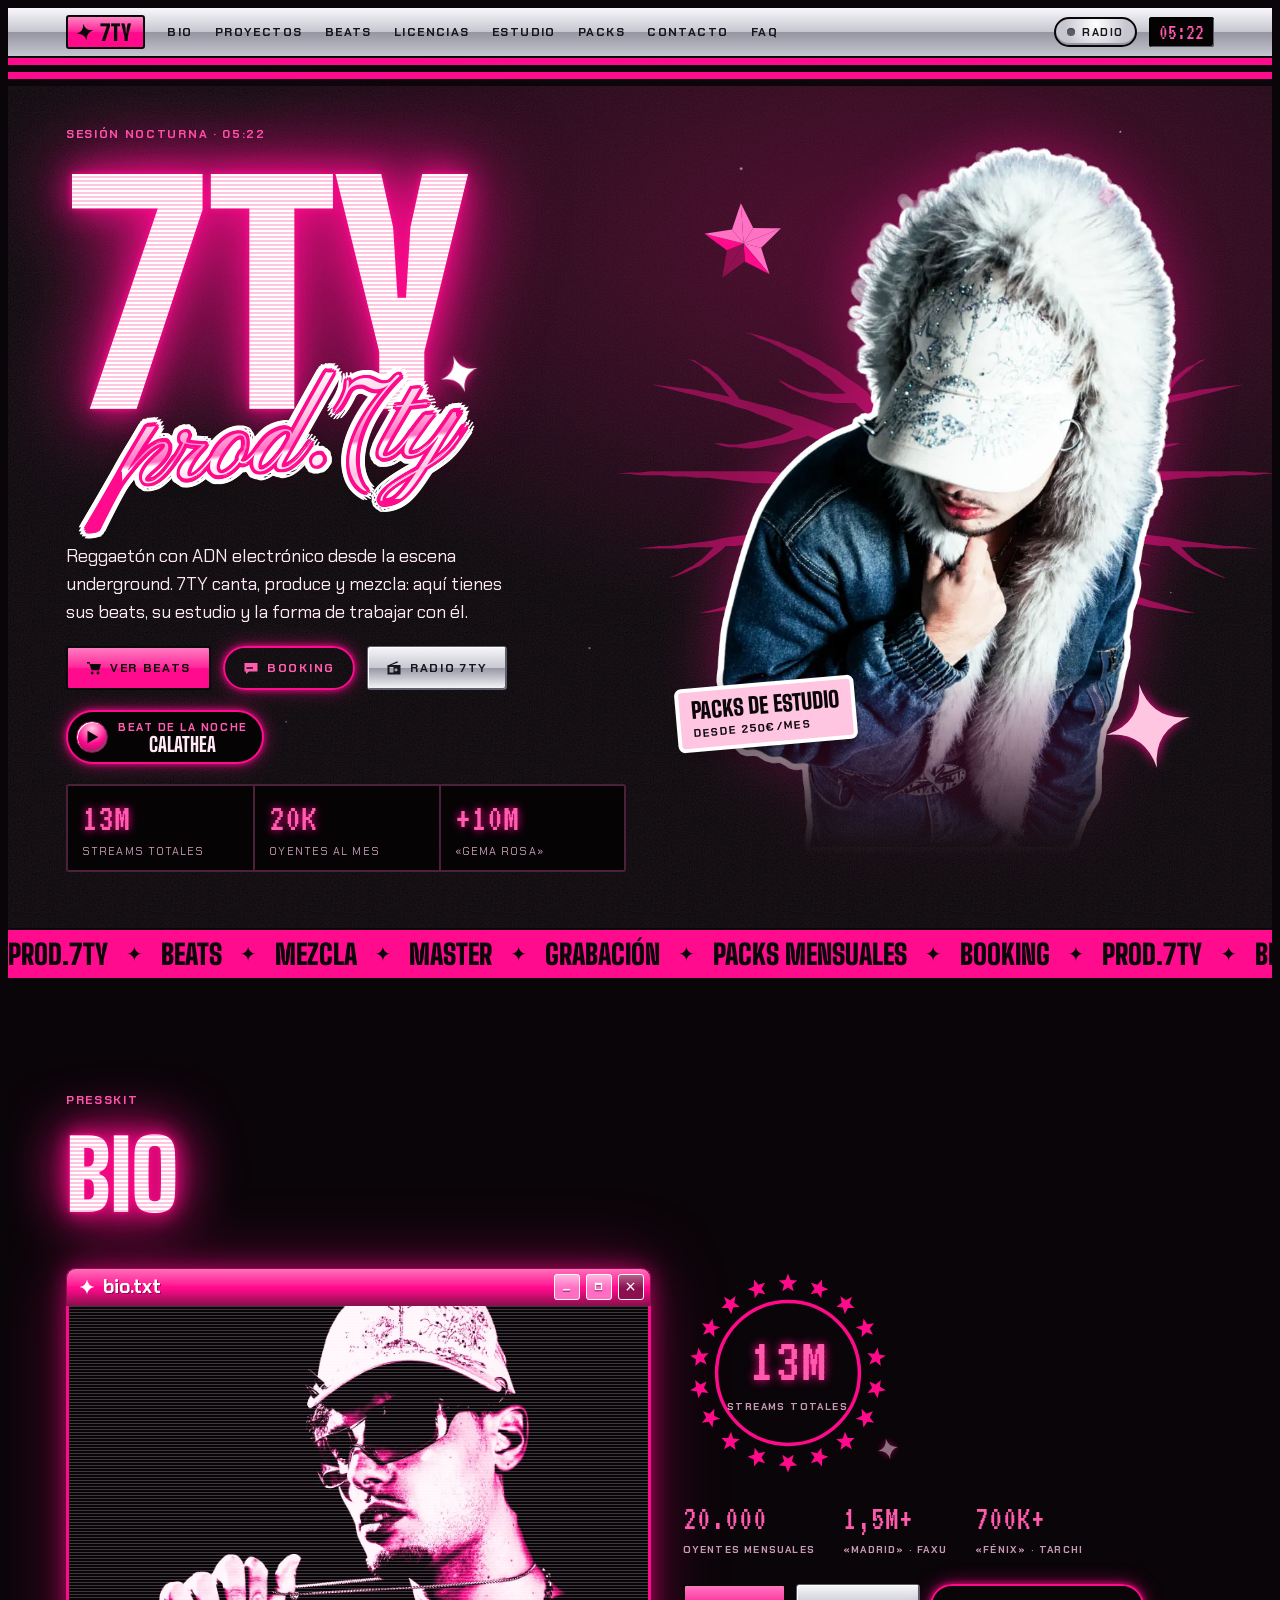
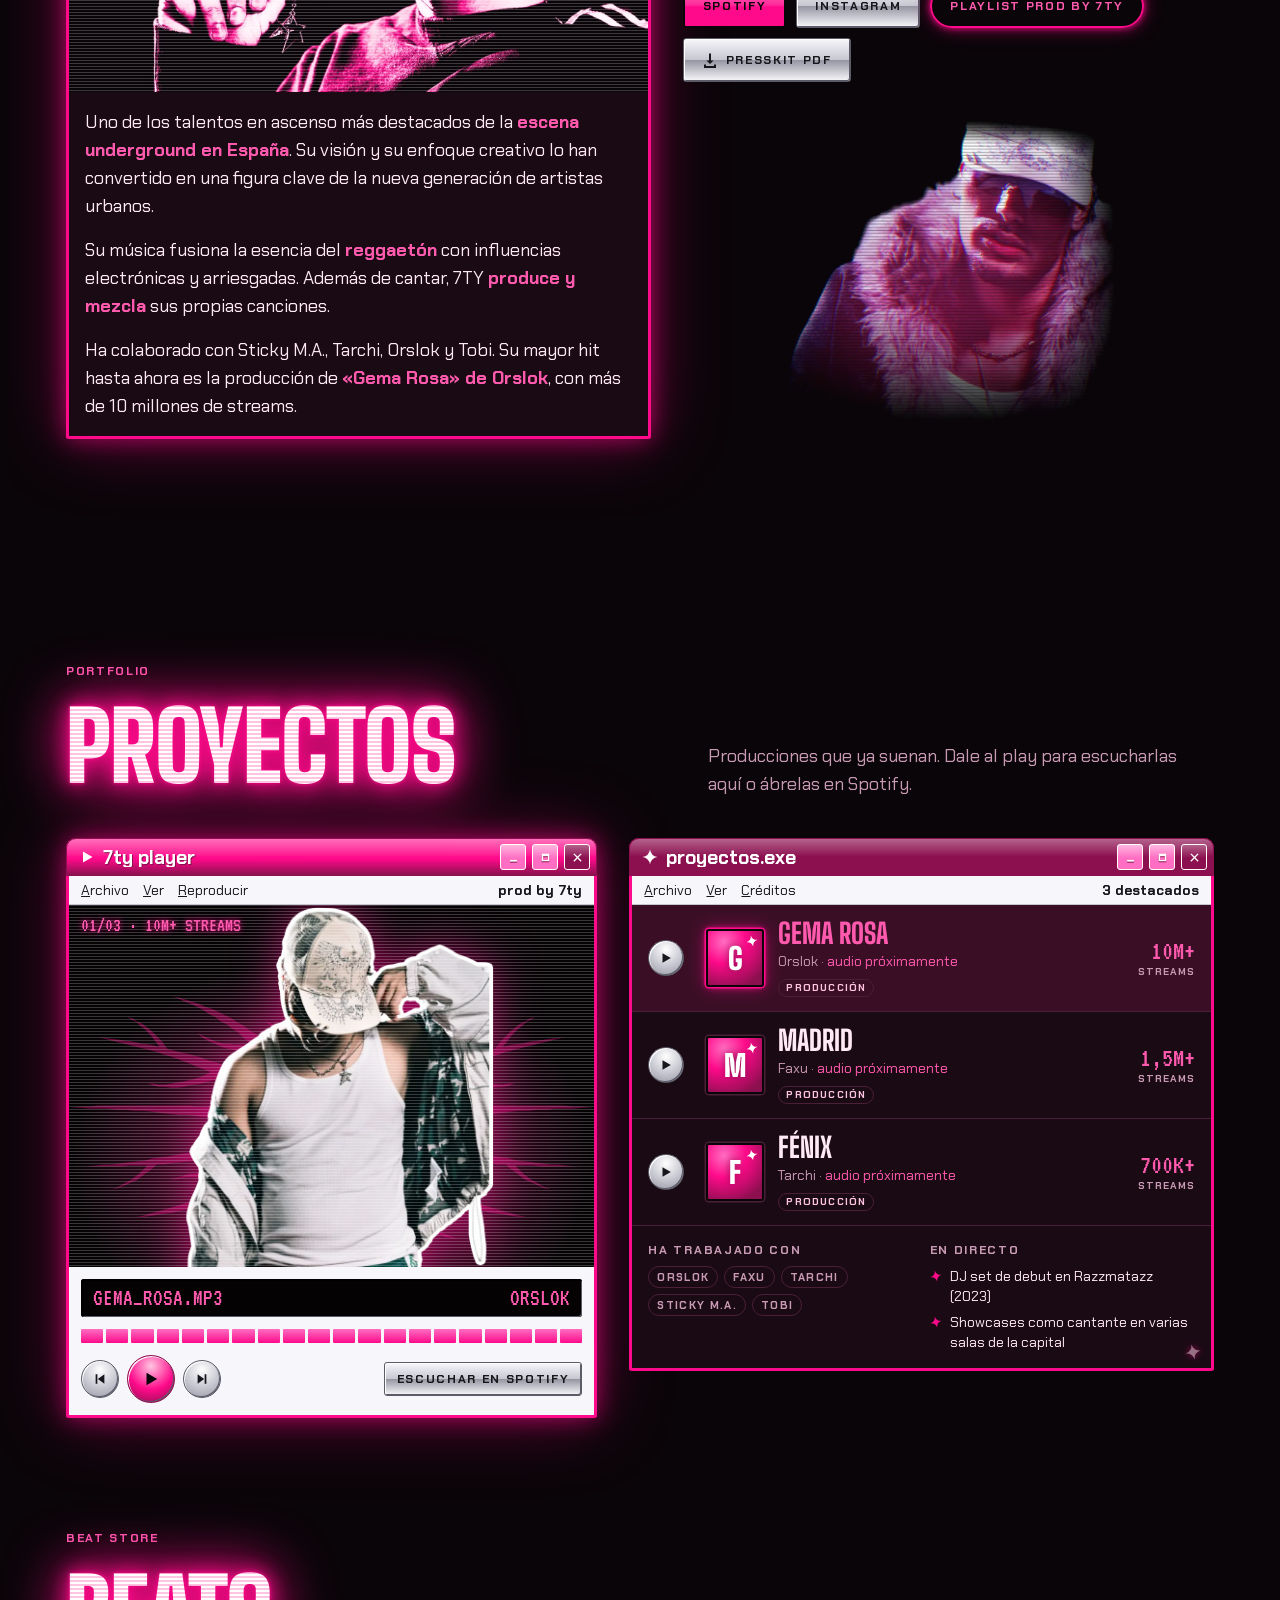
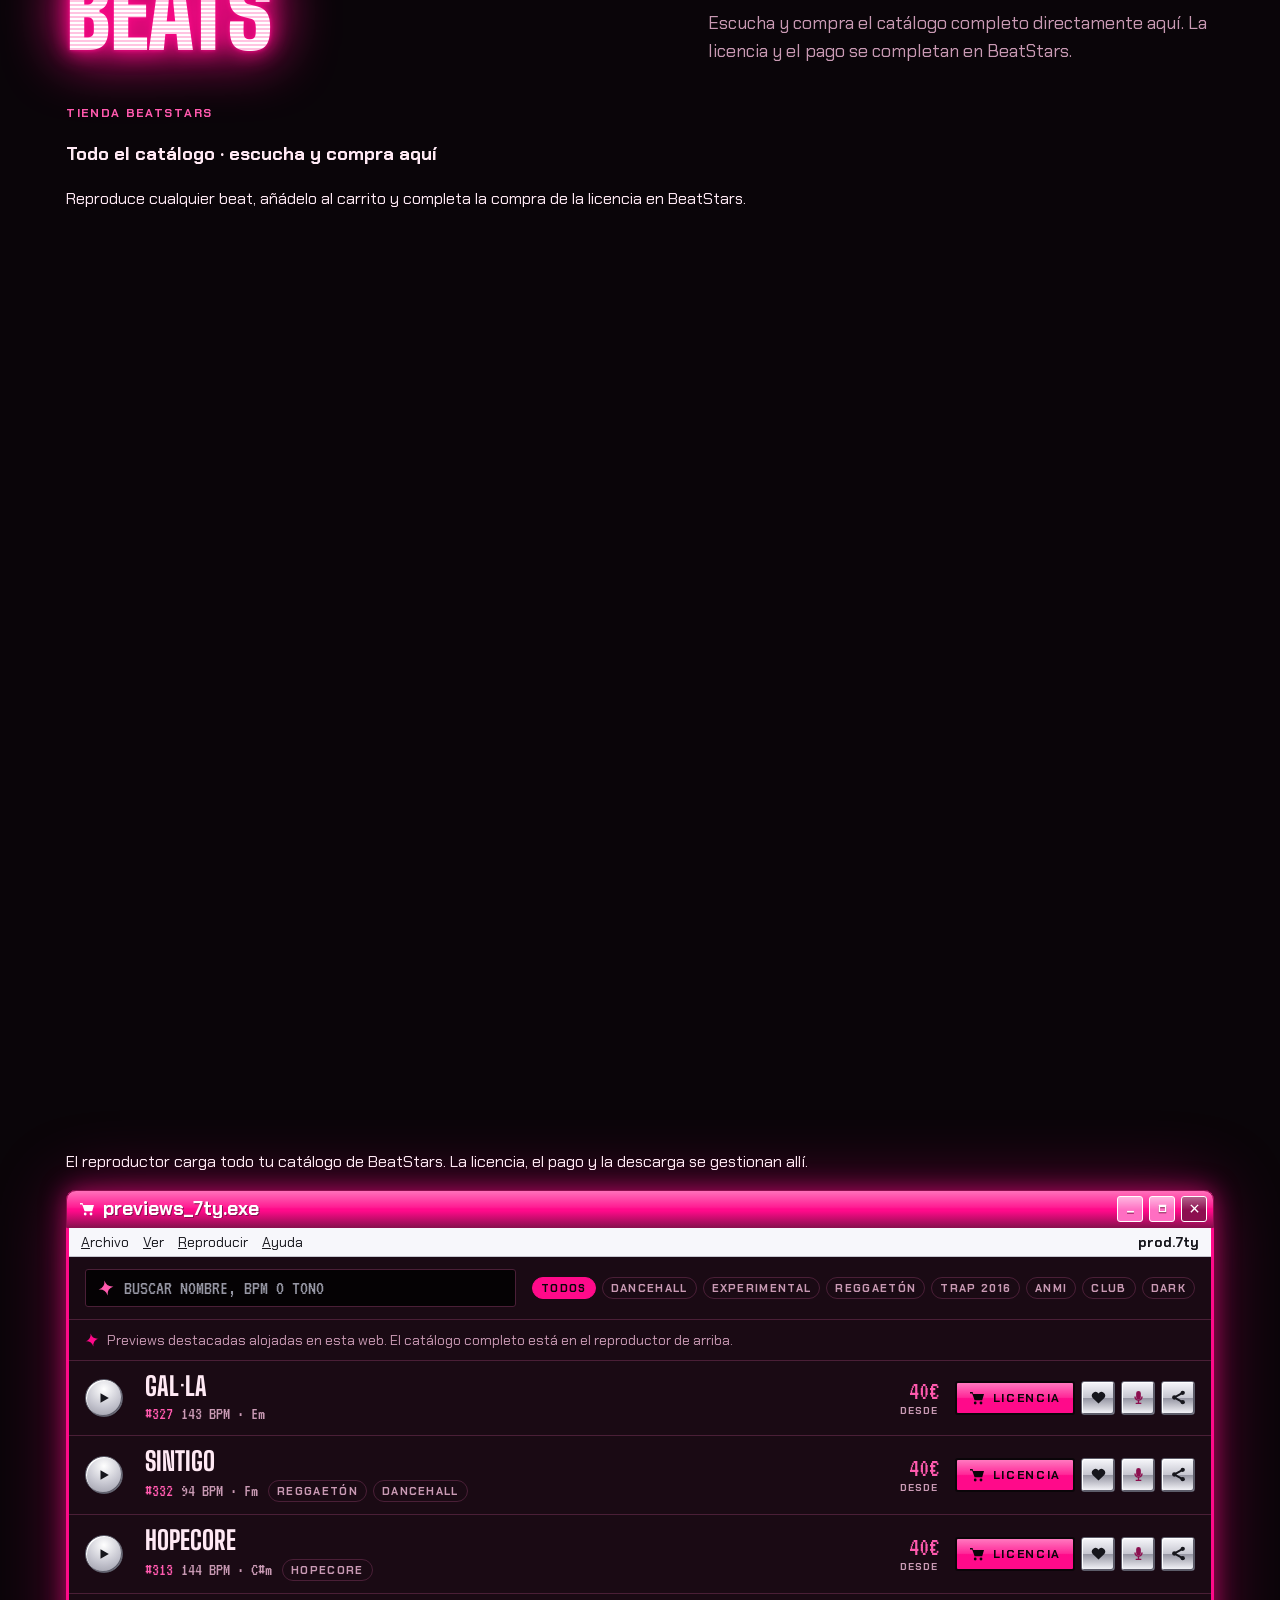
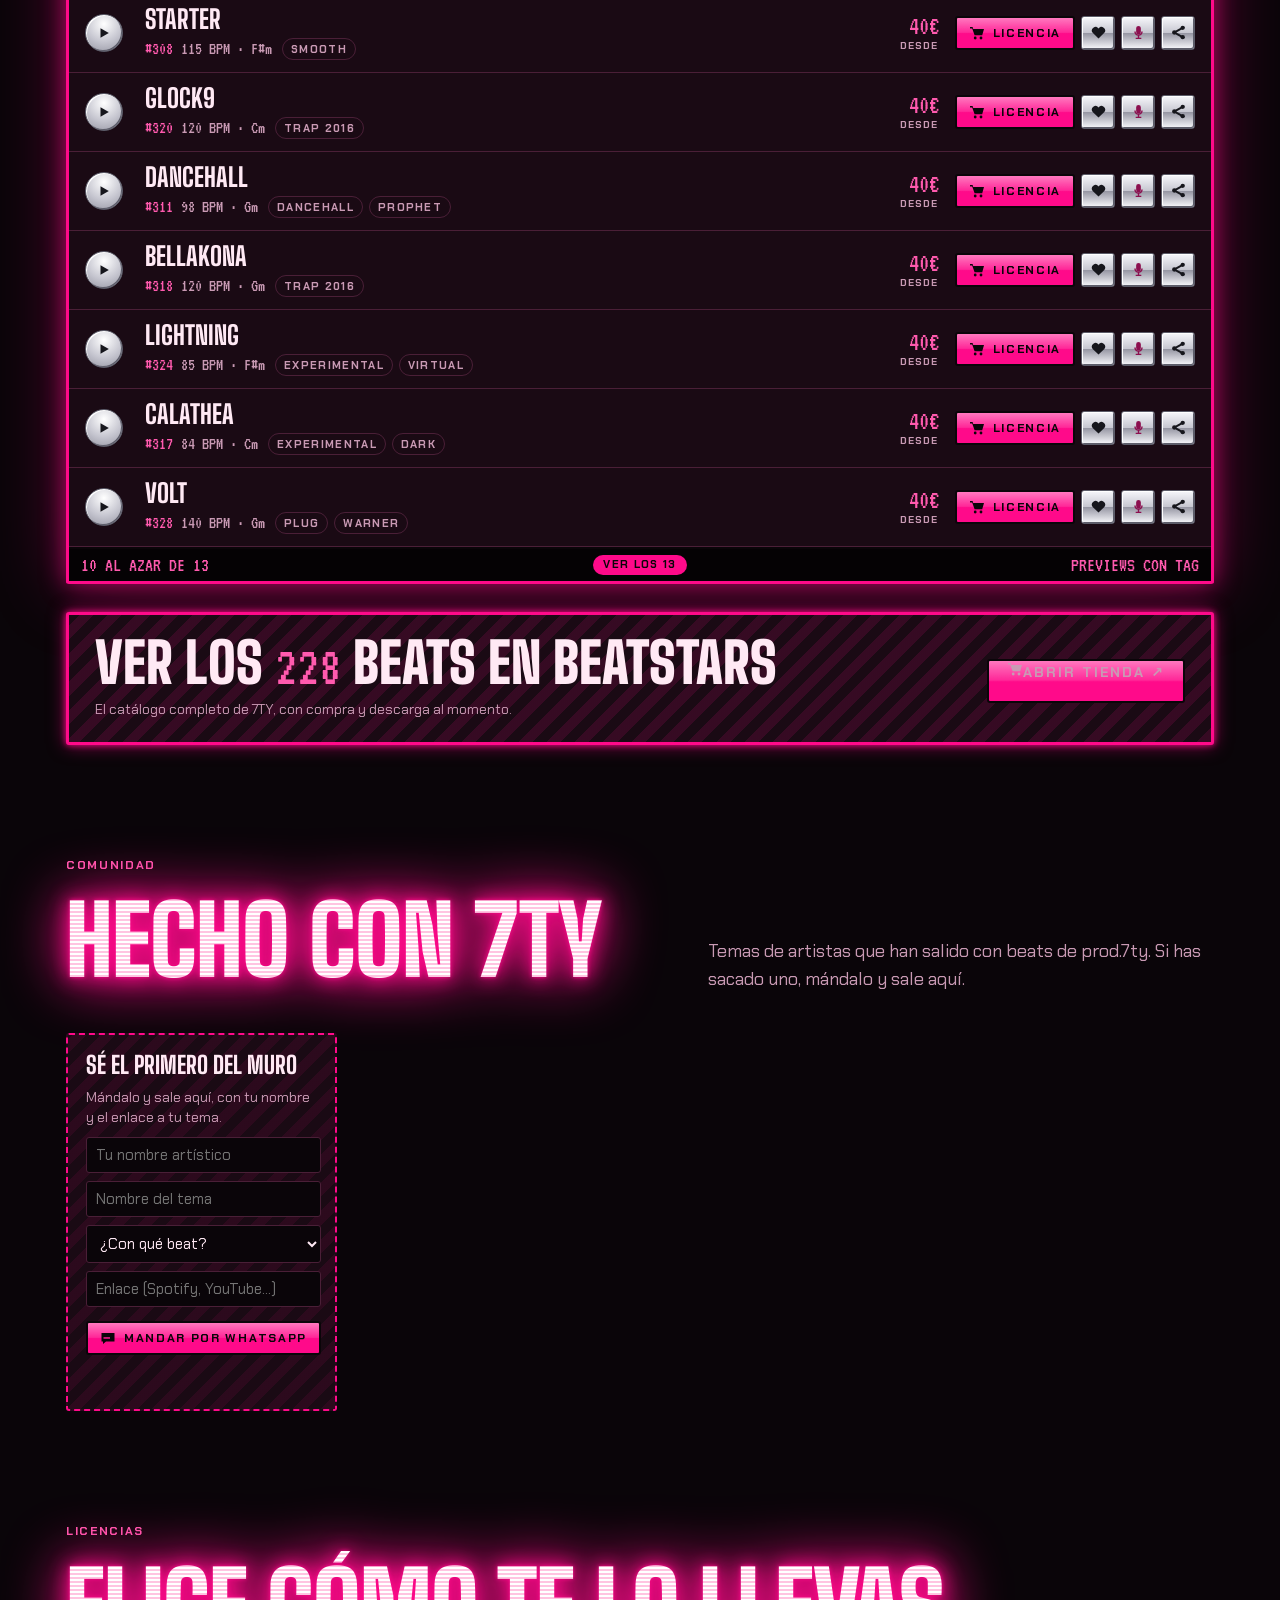
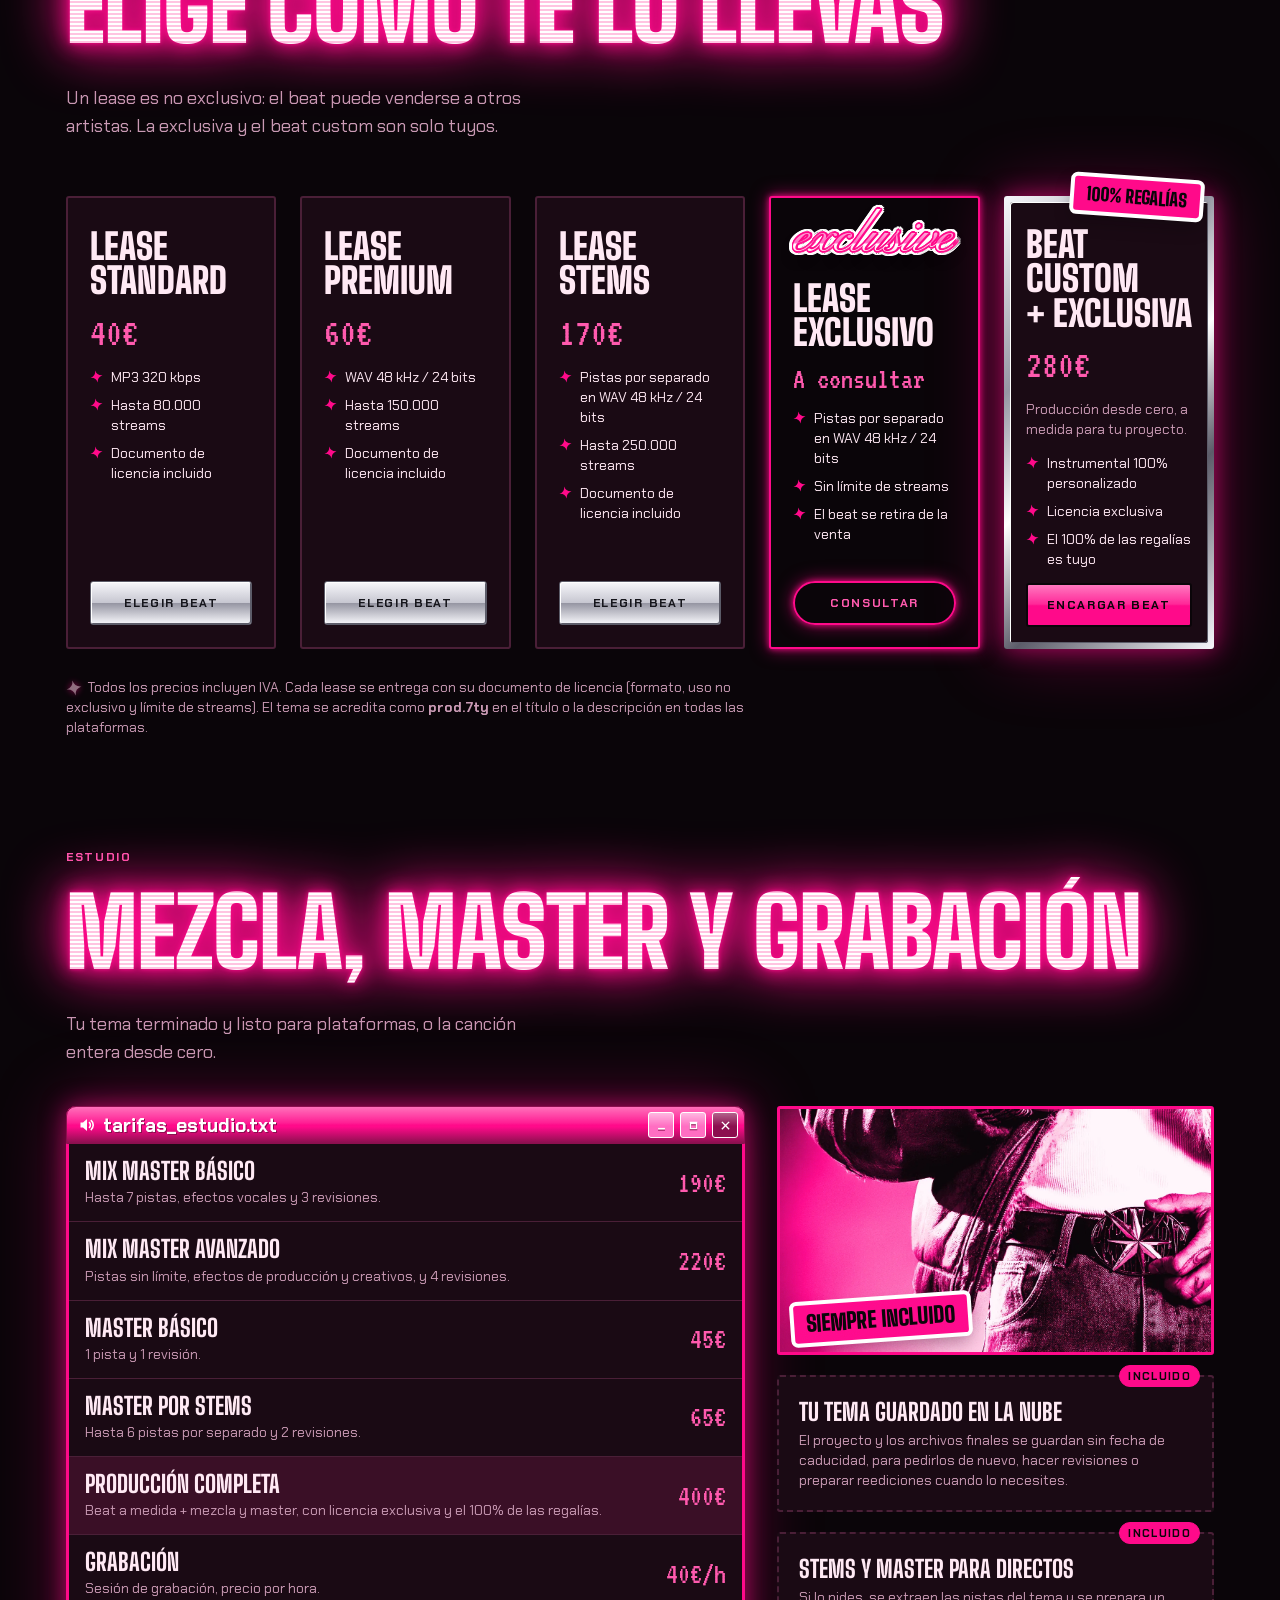
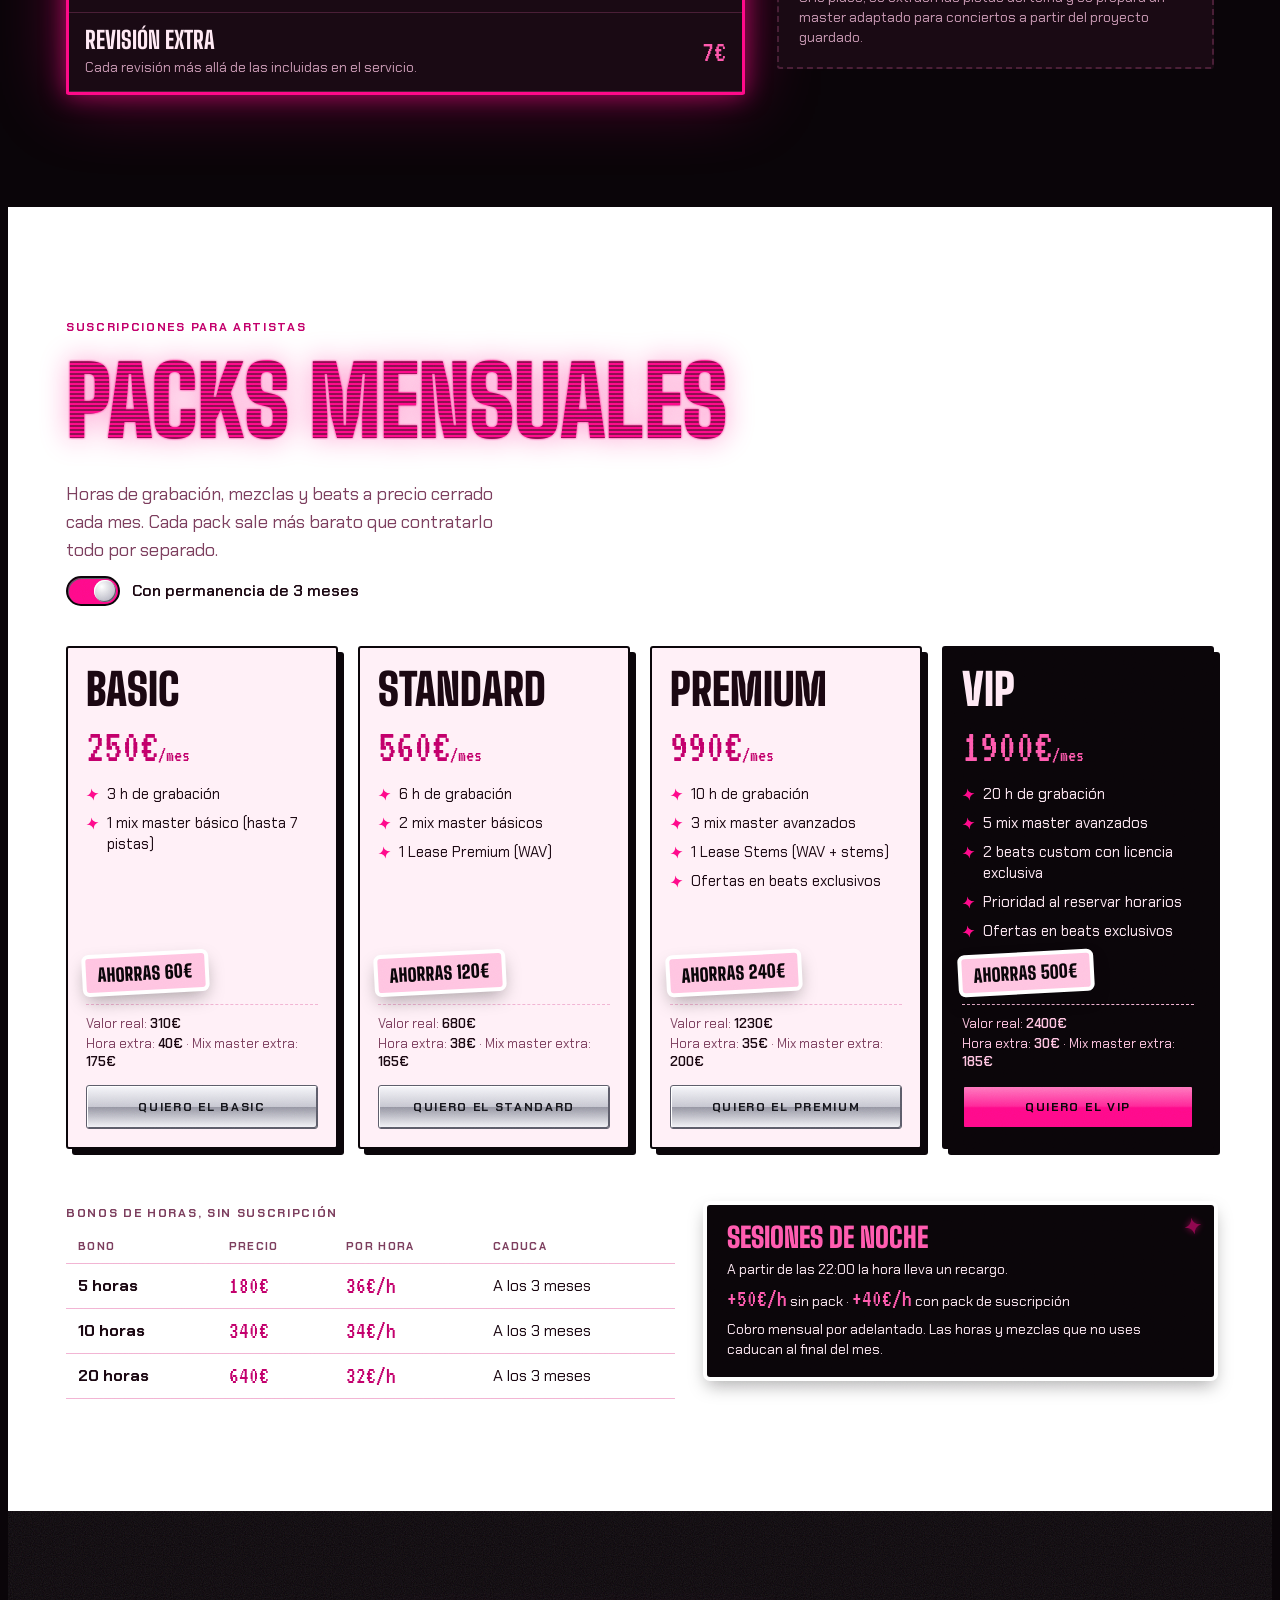
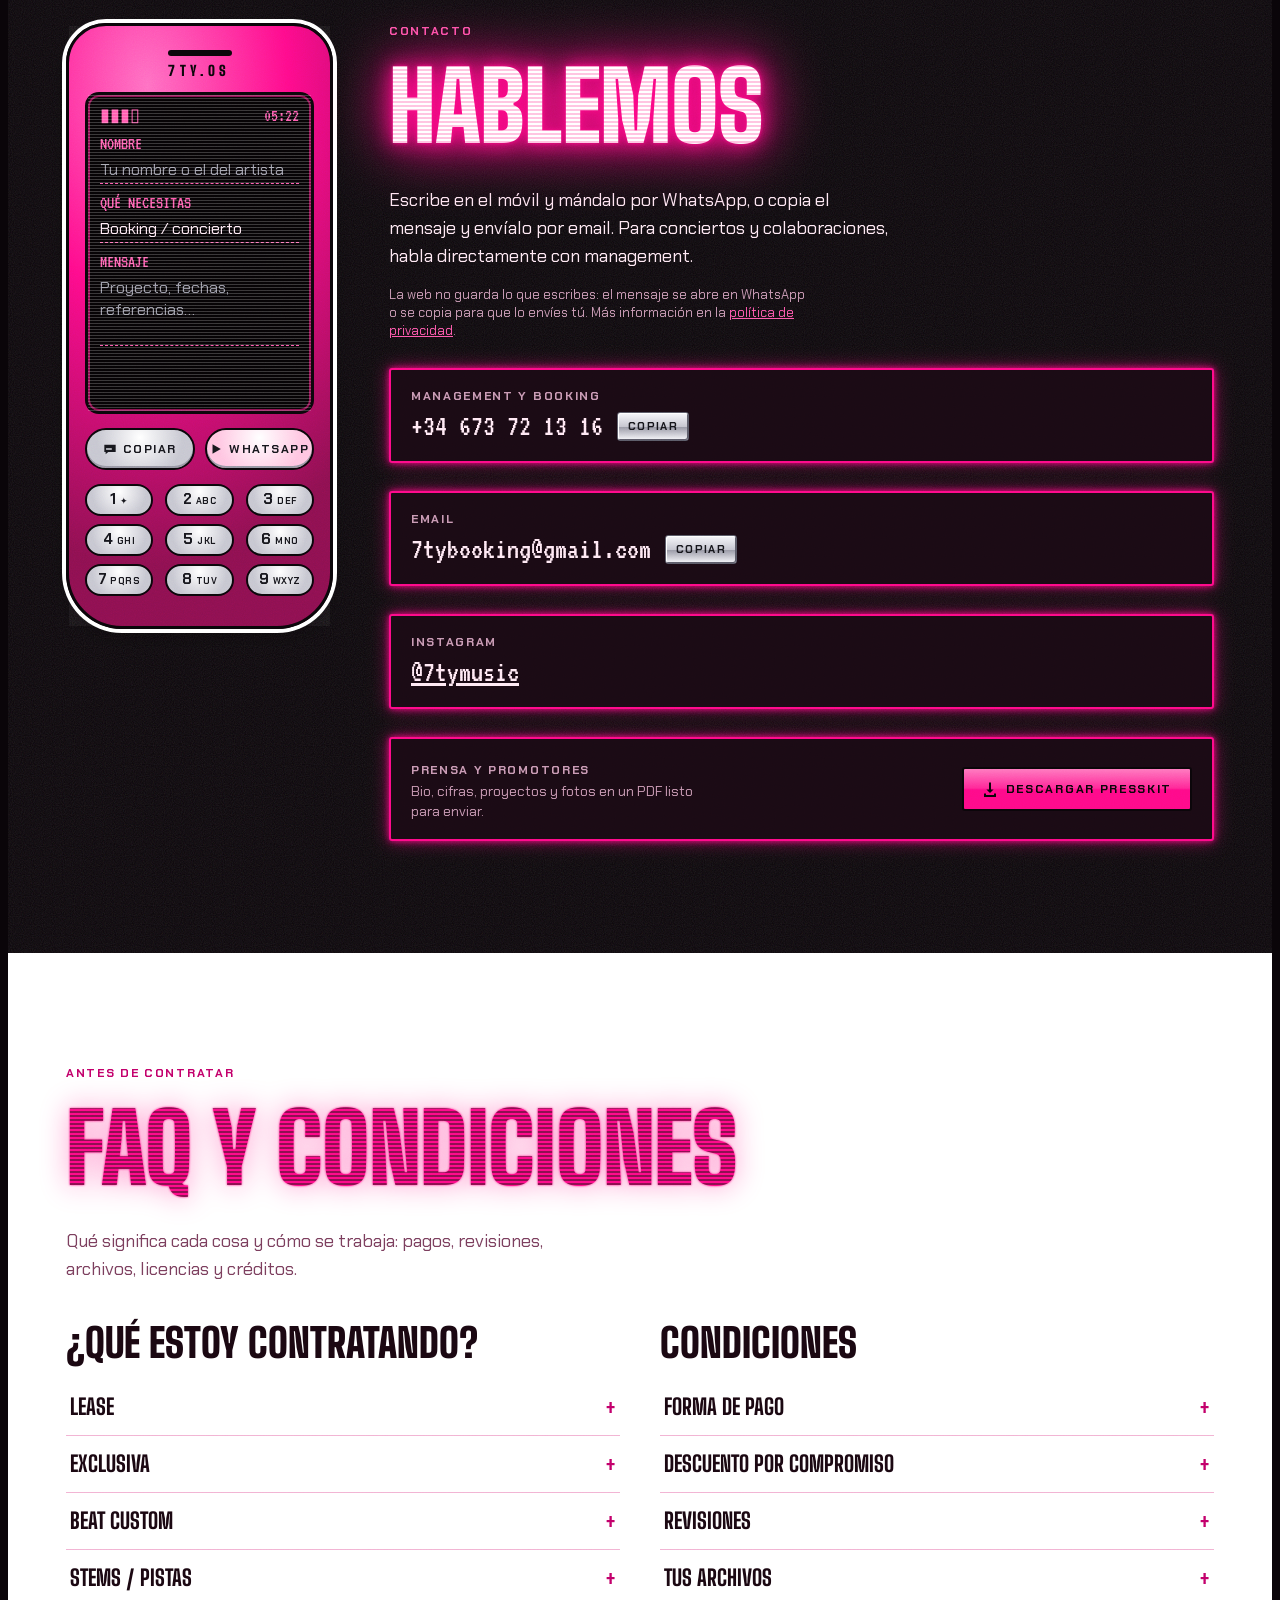
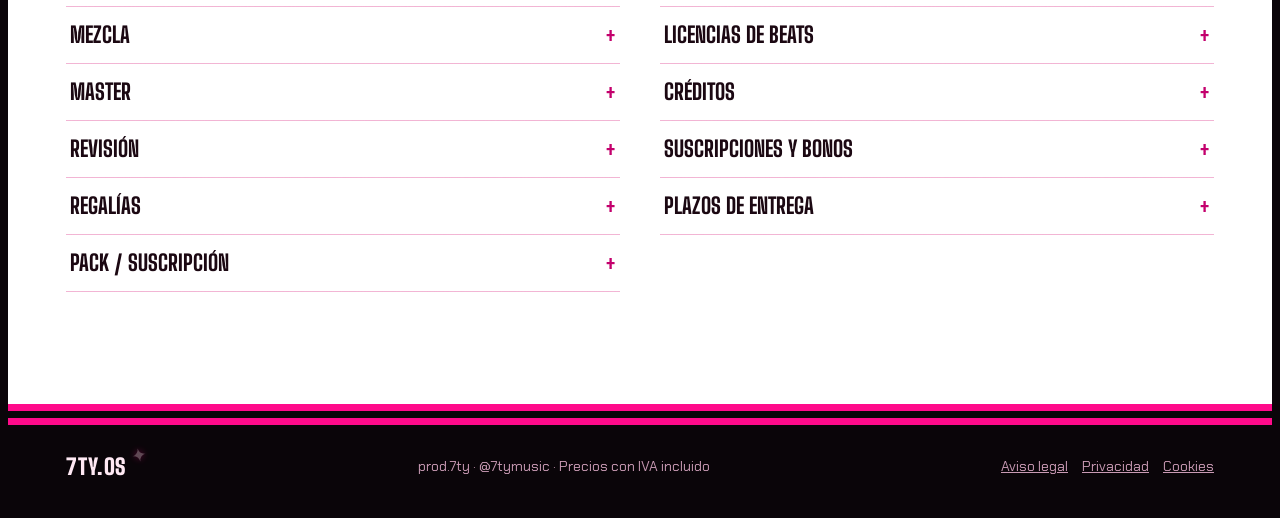
==== commit 753096e2: "Add full BeatStars player to beats page" ====
--- a/index.html
+++ b/index.html
@@ -180,7 +180,7 @@
   <div class="wrap">
     <div class="sec-head">
       <div><span class="label eyebrow">Beat store</span><h2 class="neon h1">Beats</h2></div>
-      <p>Dale al play y escucha las previews aquí mismo. Cada beat se puede llevar en MP3, WAV, stems o en exclusiva.</p>
+      <p>Escucha y compra el catálogo completo directamente aquí. La licencia y el pago se completan en BeatStars.</p>
     </div>
     <div class="drop" id="drop" hidden aria-live="polite">
       <div class="drop-l">
@@ -193,14 +193,25 @@
       </div>
       <div class="drop-r" id="drop-r"></div>
     </div>
+    <div class="bs-player-panel">
+      <div class="bs-player-head">
+        <span class="label eyebrow">Tienda BeatStars</span>
+        <h3>Todo el catálogo · escucha y compra aquí</h3>
+        <p>Reproduce cualquier beat, añádelo al carrito y completa la compra de la licencia en BeatStars.</p>
+      </div>
+      <div class="bs-player-frame">
+        <iframe src="https://player.beatstars.com/?storeId=153151" title="Catálogo completo y tienda de beats 7TY en BeatStars" width="100%" height="900" loading="lazy" allow="autoplay; payment" referrerpolicy="strict-origin-when-cross-origin" style="max-width:1024px;border:0"></iframe>
+      </div>
+      <p class="bs-player-note">El reproductor carga todo tu catálogo de BeatStars. La licencia, el pago y la descarga se gestionan allí.</p>
+    </div>
     <div class="win active">
-      <div class="win-bar"><span class="win-title"><svg><use href="#i-carrito"/></svg>beat_store.exe</span><span class="ctl" aria-hidden="true"><svg><use href="#i-minimizar"/></svg></span><span class="ctl" aria-hidden="true"><svg><use href="#i-maximizar"/></svg></span><span class="ctl x" aria-hidden="true"><svg><use href="#i-cerrar"/></svg></span></div>
+      <div class="win-bar"><span class="win-title"><svg><use href="#i-carrito"/></svg>previews_7ty.exe</span><span class="ctl" aria-hidden="true"><svg><use href="#i-minimizar"/></svg></span><span class="ctl" aria-hidden="true"><svg><use href="#i-maximizar"/></svg></span><span class="ctl x" aria-hidden="true"><svg><use href="#i-cerrar"/></svg></span></div>
       <div class="win-menu" aria-hidden="true"><span>Archivo</span><span>Ver</span><span>Reproducir</span><span>Ayuda</span><span class="hdl">prod.7ty</span></div>
       <div class="toolbar">
         <label class="search" for="q"><svg class="i"><use href="#s-spark"/></svg><span class="sr">Buscar beat</span><input id="q" type="search" placeholder="BUSCAR NOMBRE, BPM O TONO" autocomplete="off"></label>
         <div class="chips" id="chips" role="group" aria-label="Filtrar por estilo"></div>
       </div>
-      <div class="cat-note"><svg><use href="#s-spark"/></svg><span>Cada vez que entras salen 10 beats al azar. Busca o filtra para ver el catálogo completo.</span></div>
+      <div class="cat-note"><svg><use href="#s-spark"/></svg><span>Previews destacadas alojadas en esta web. El catálogo completo está en el reproductor de arriba.</span></div>
       <div class="fav-bar" id="fav-bar" hidden></div>
       <div id="rows"></div>
       <div class="win-status"><span id="st-l">CATÁLOGO</span><button class="more" id="st-more" type="button" hidden>Ver todos</button><span id="st-r">PREVIEWS CON TAG</span></div>
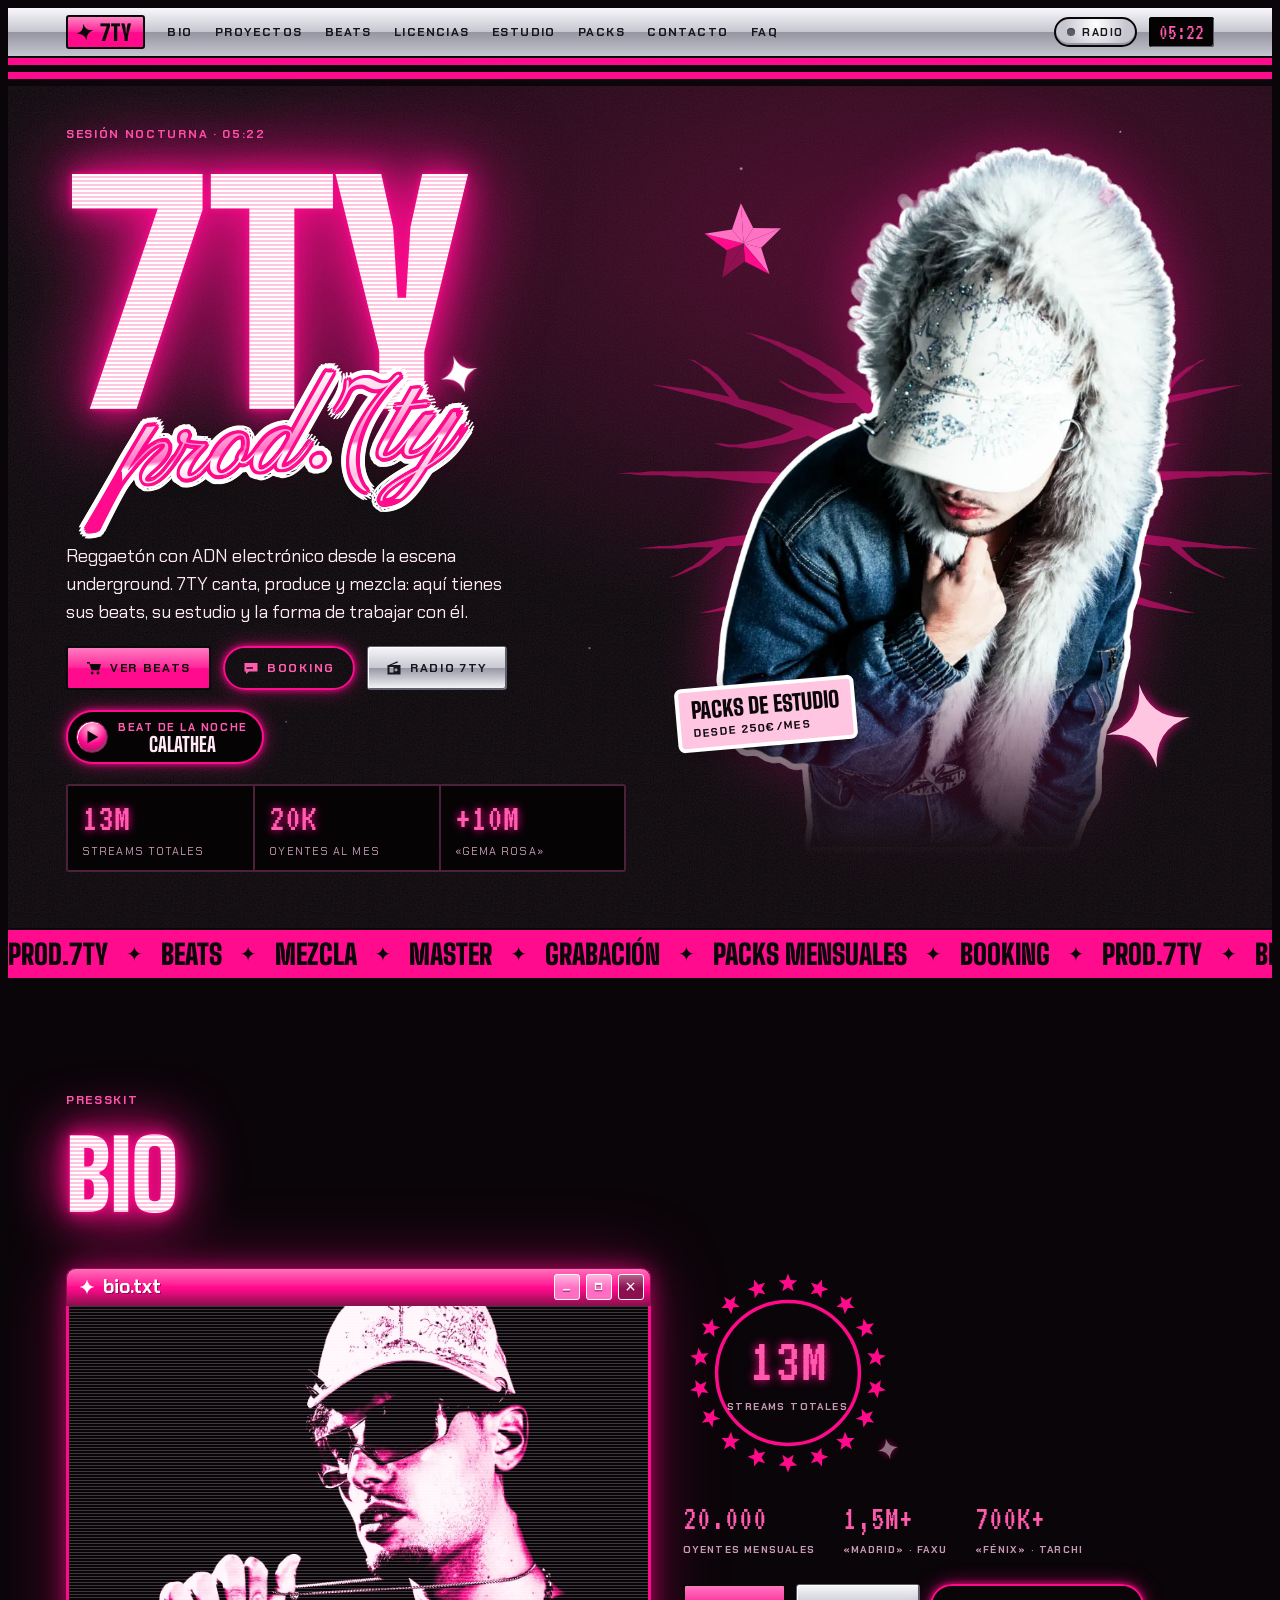
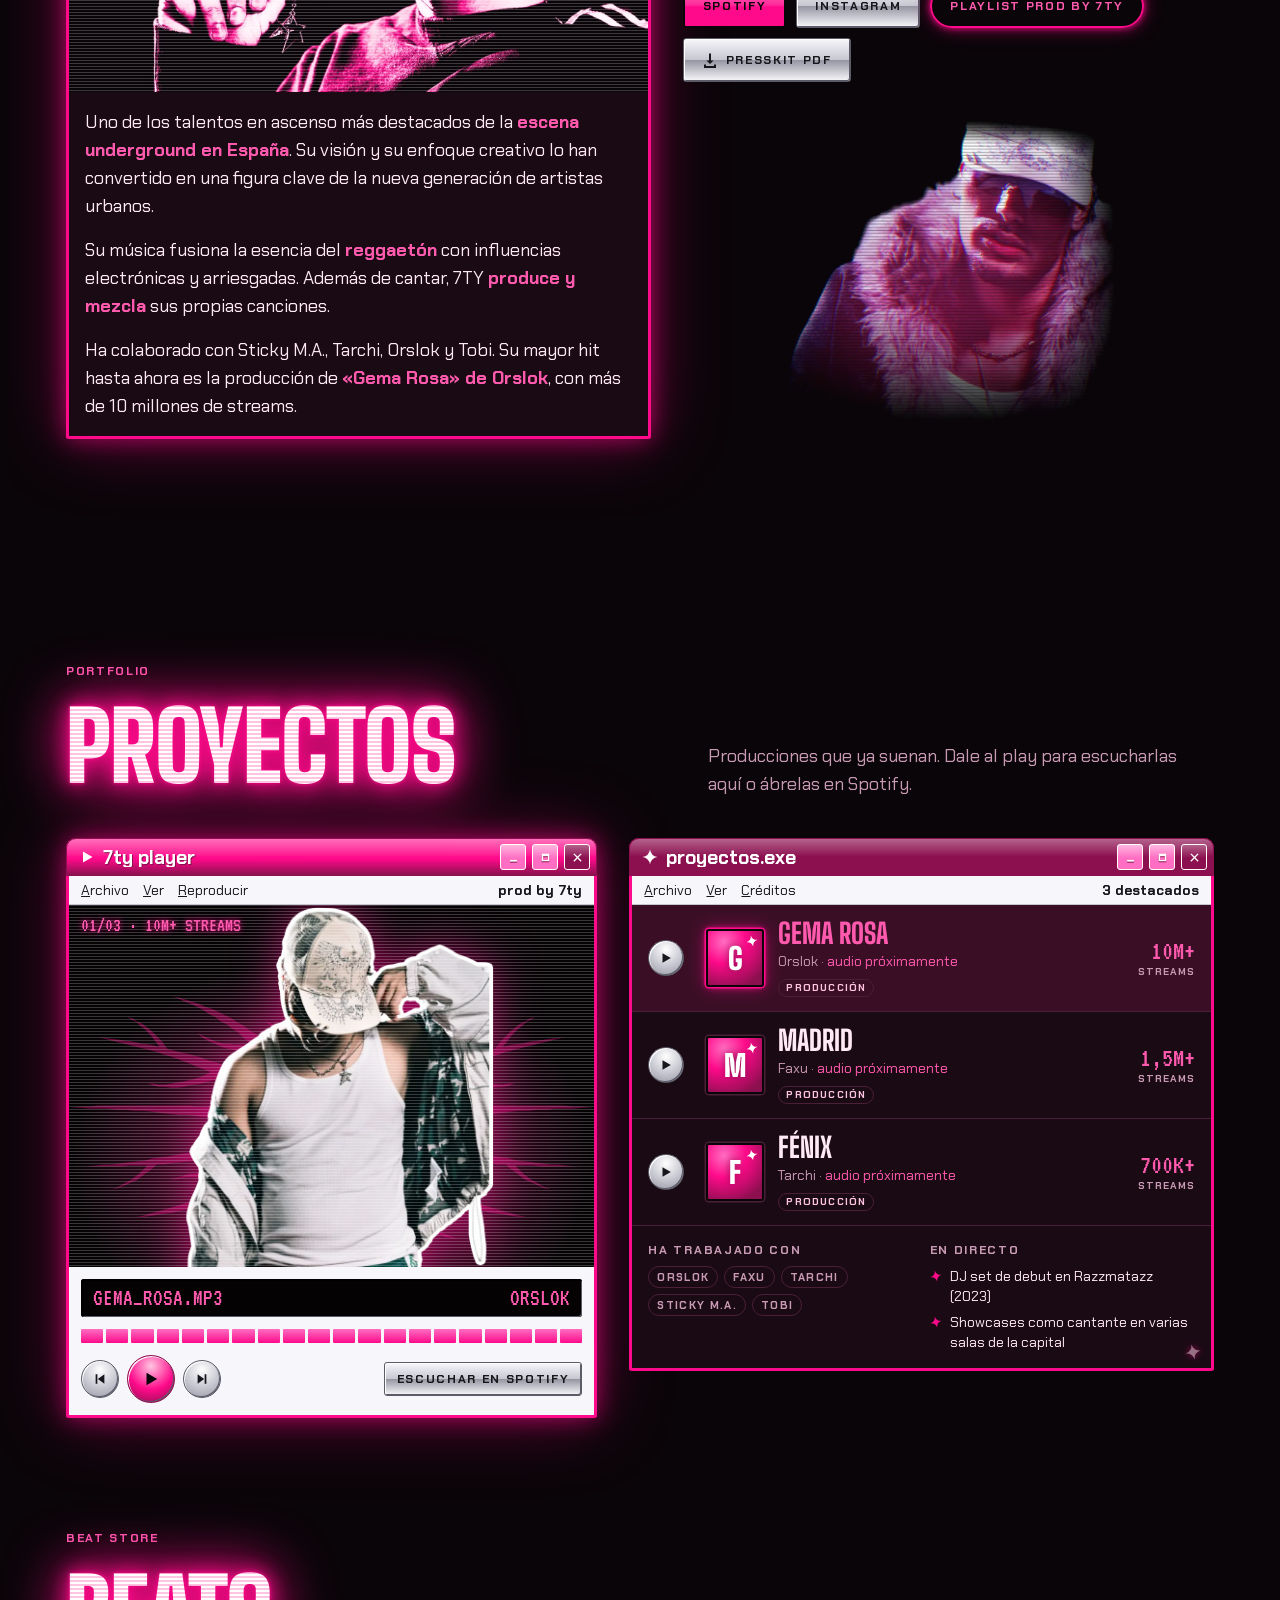
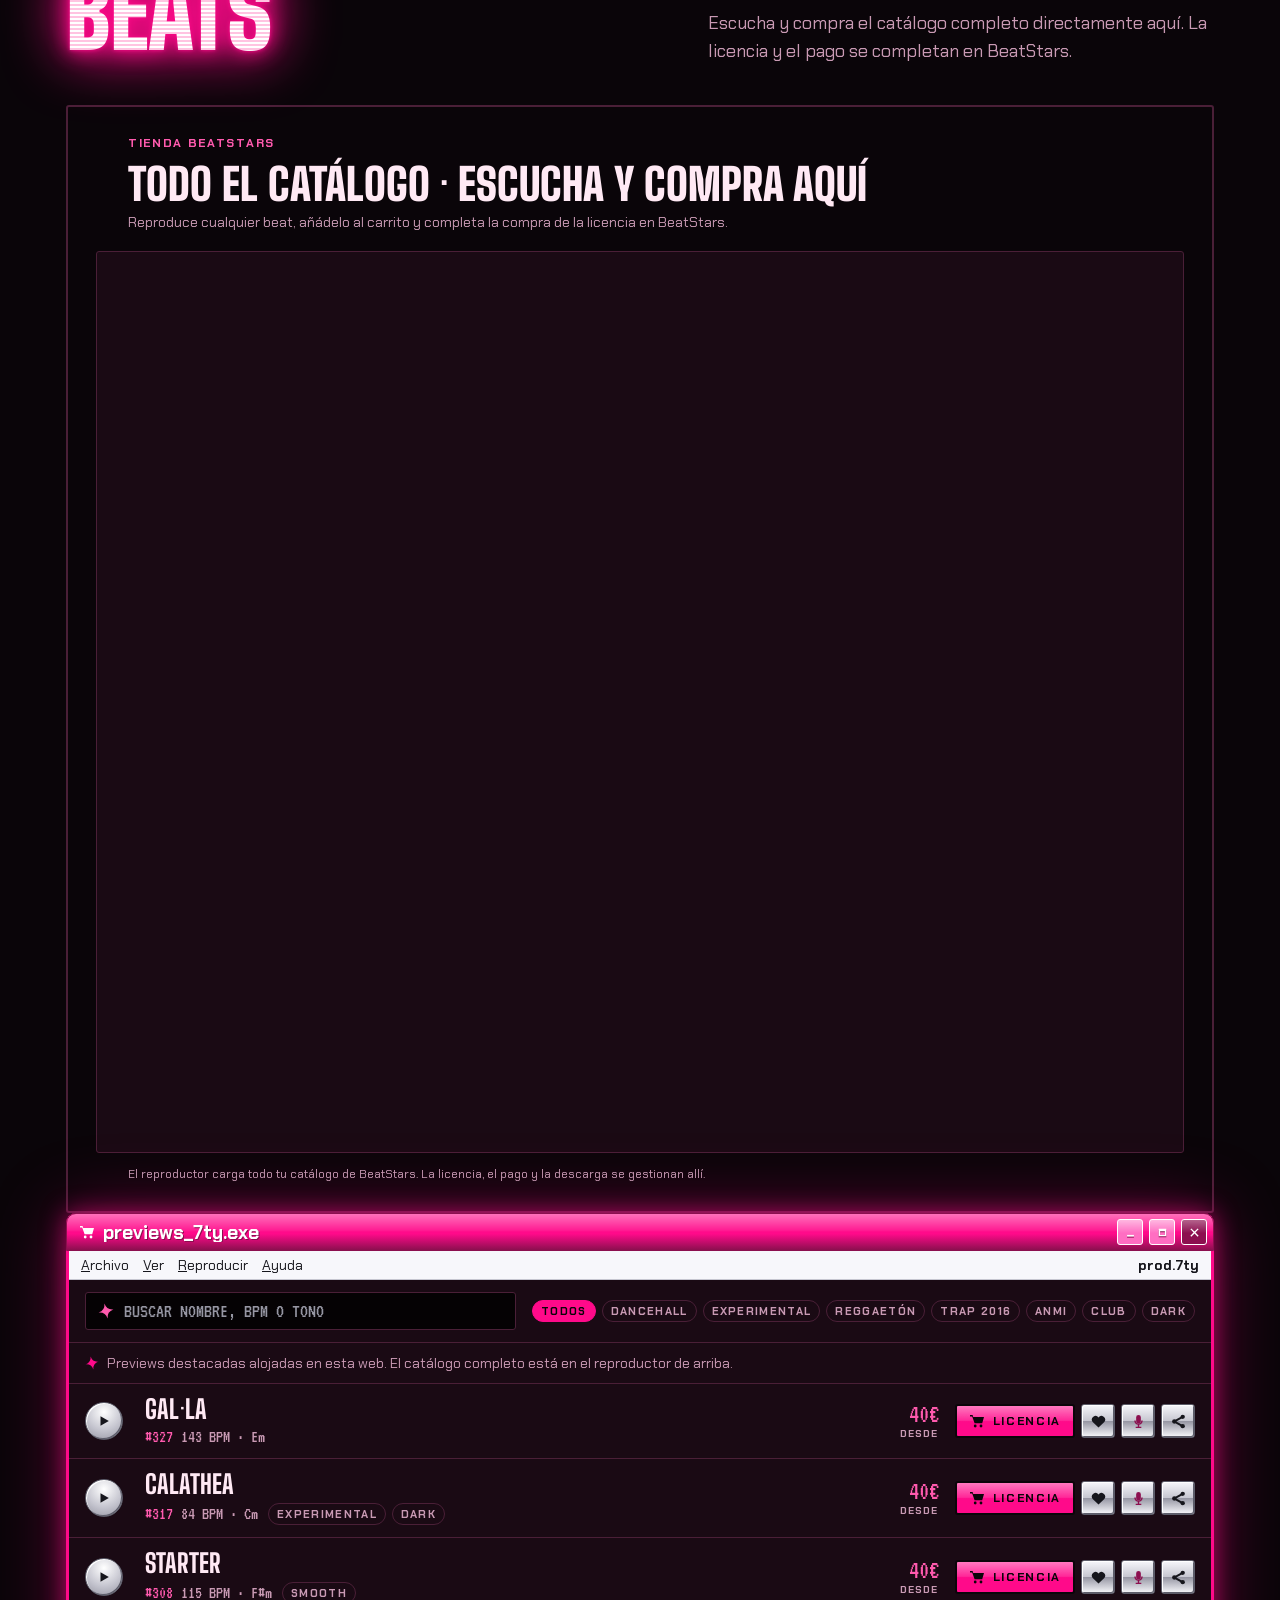
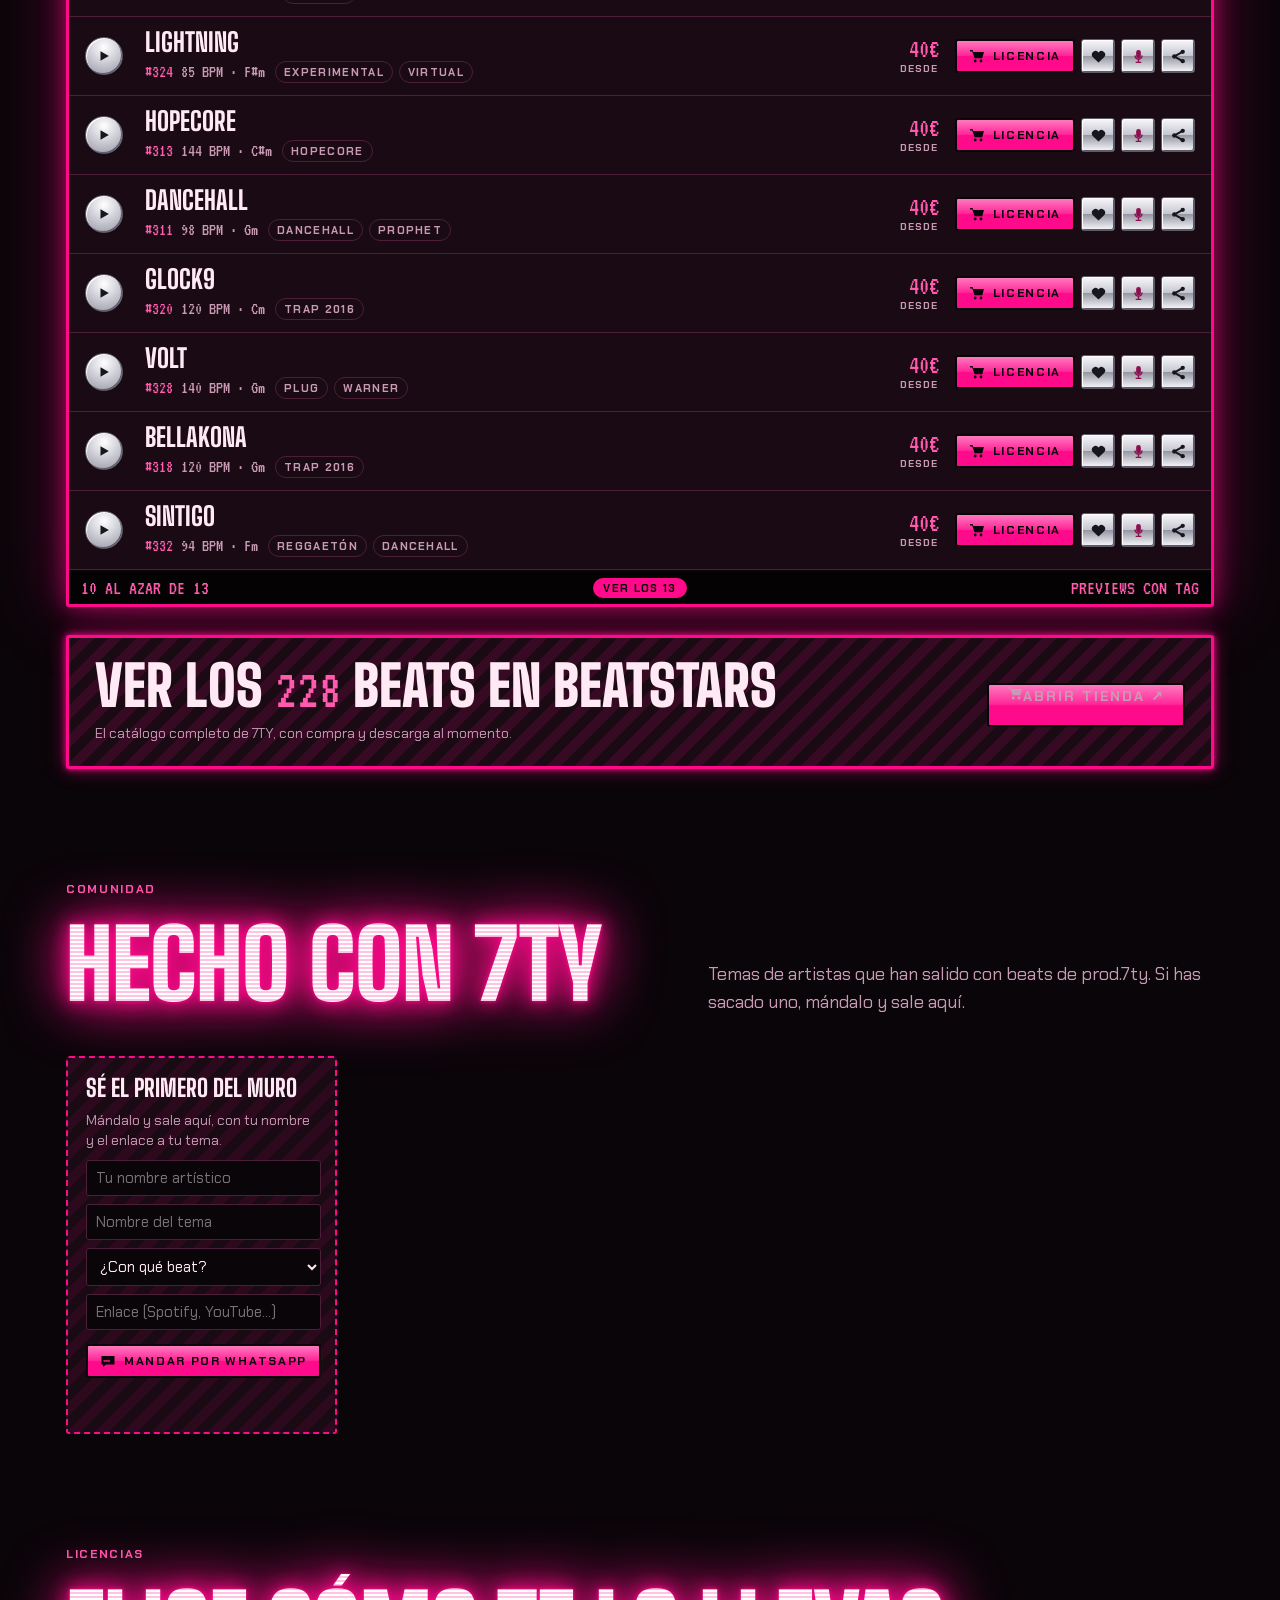
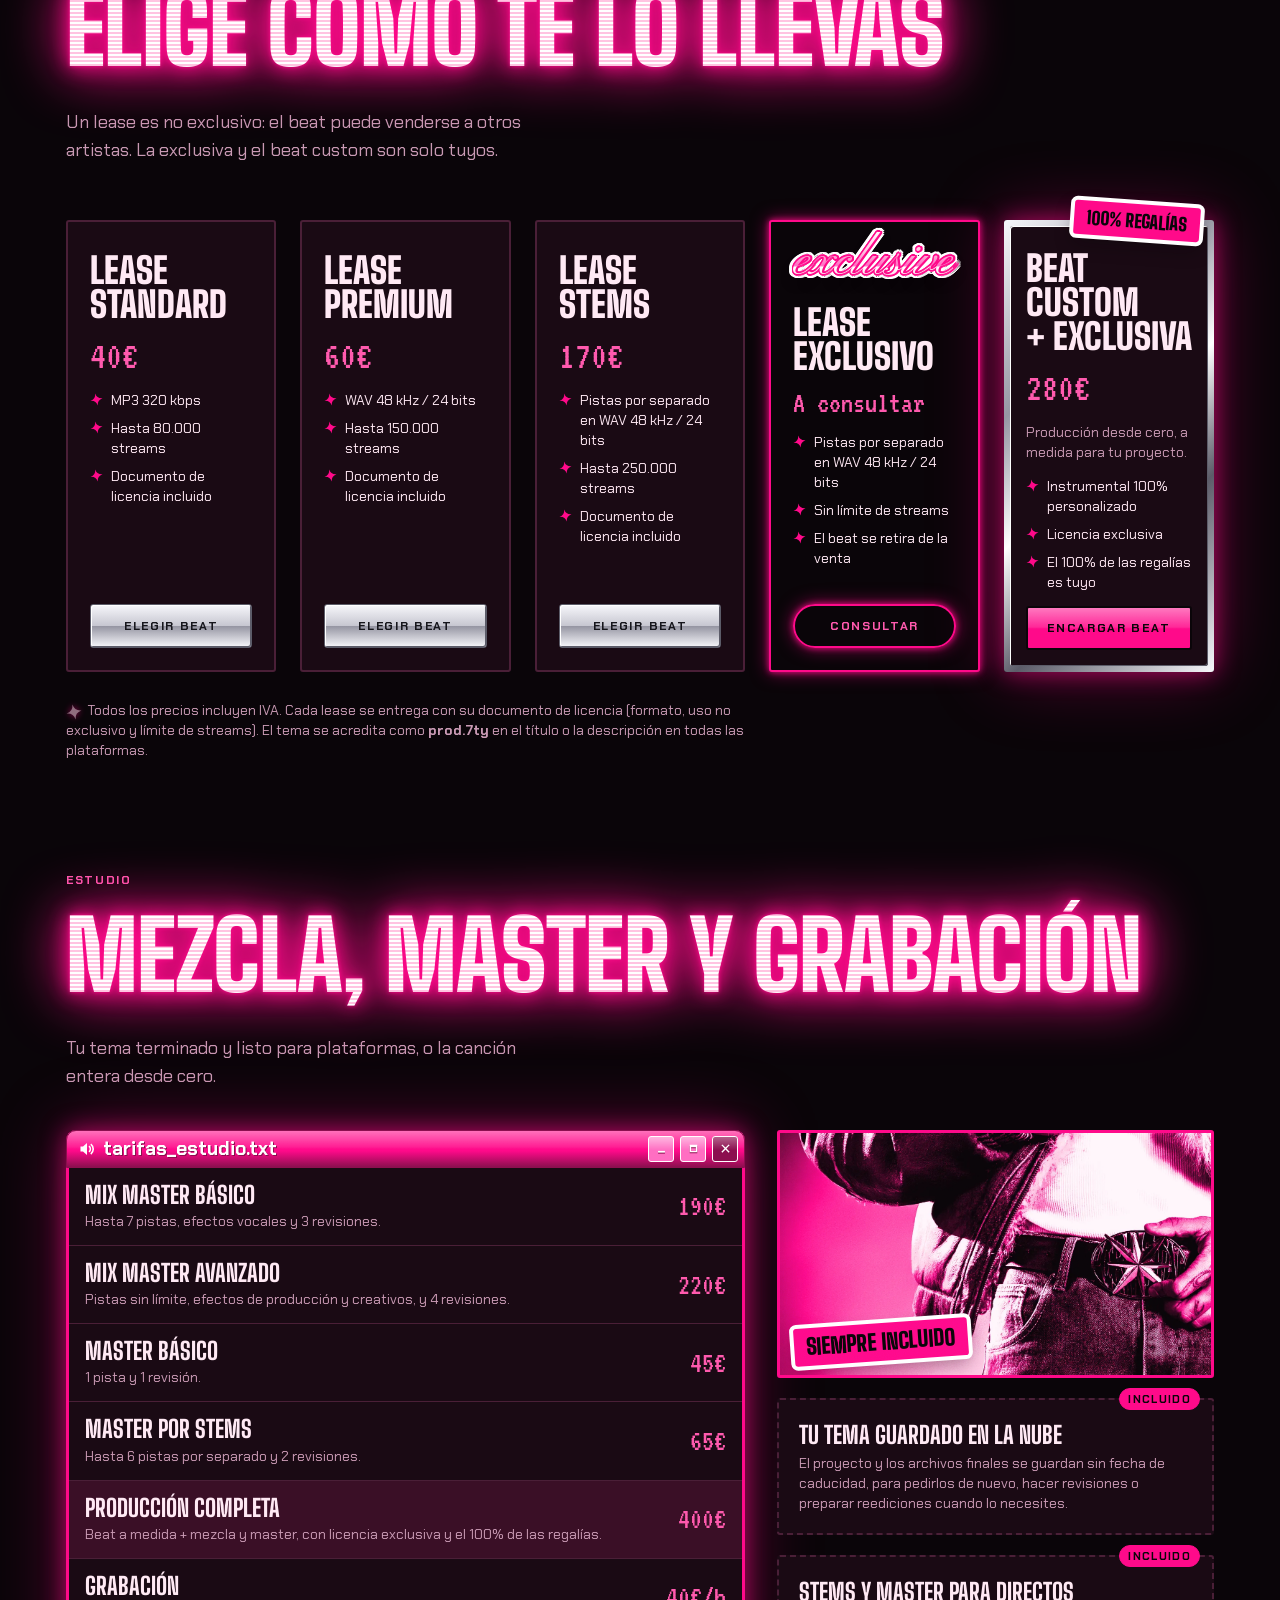
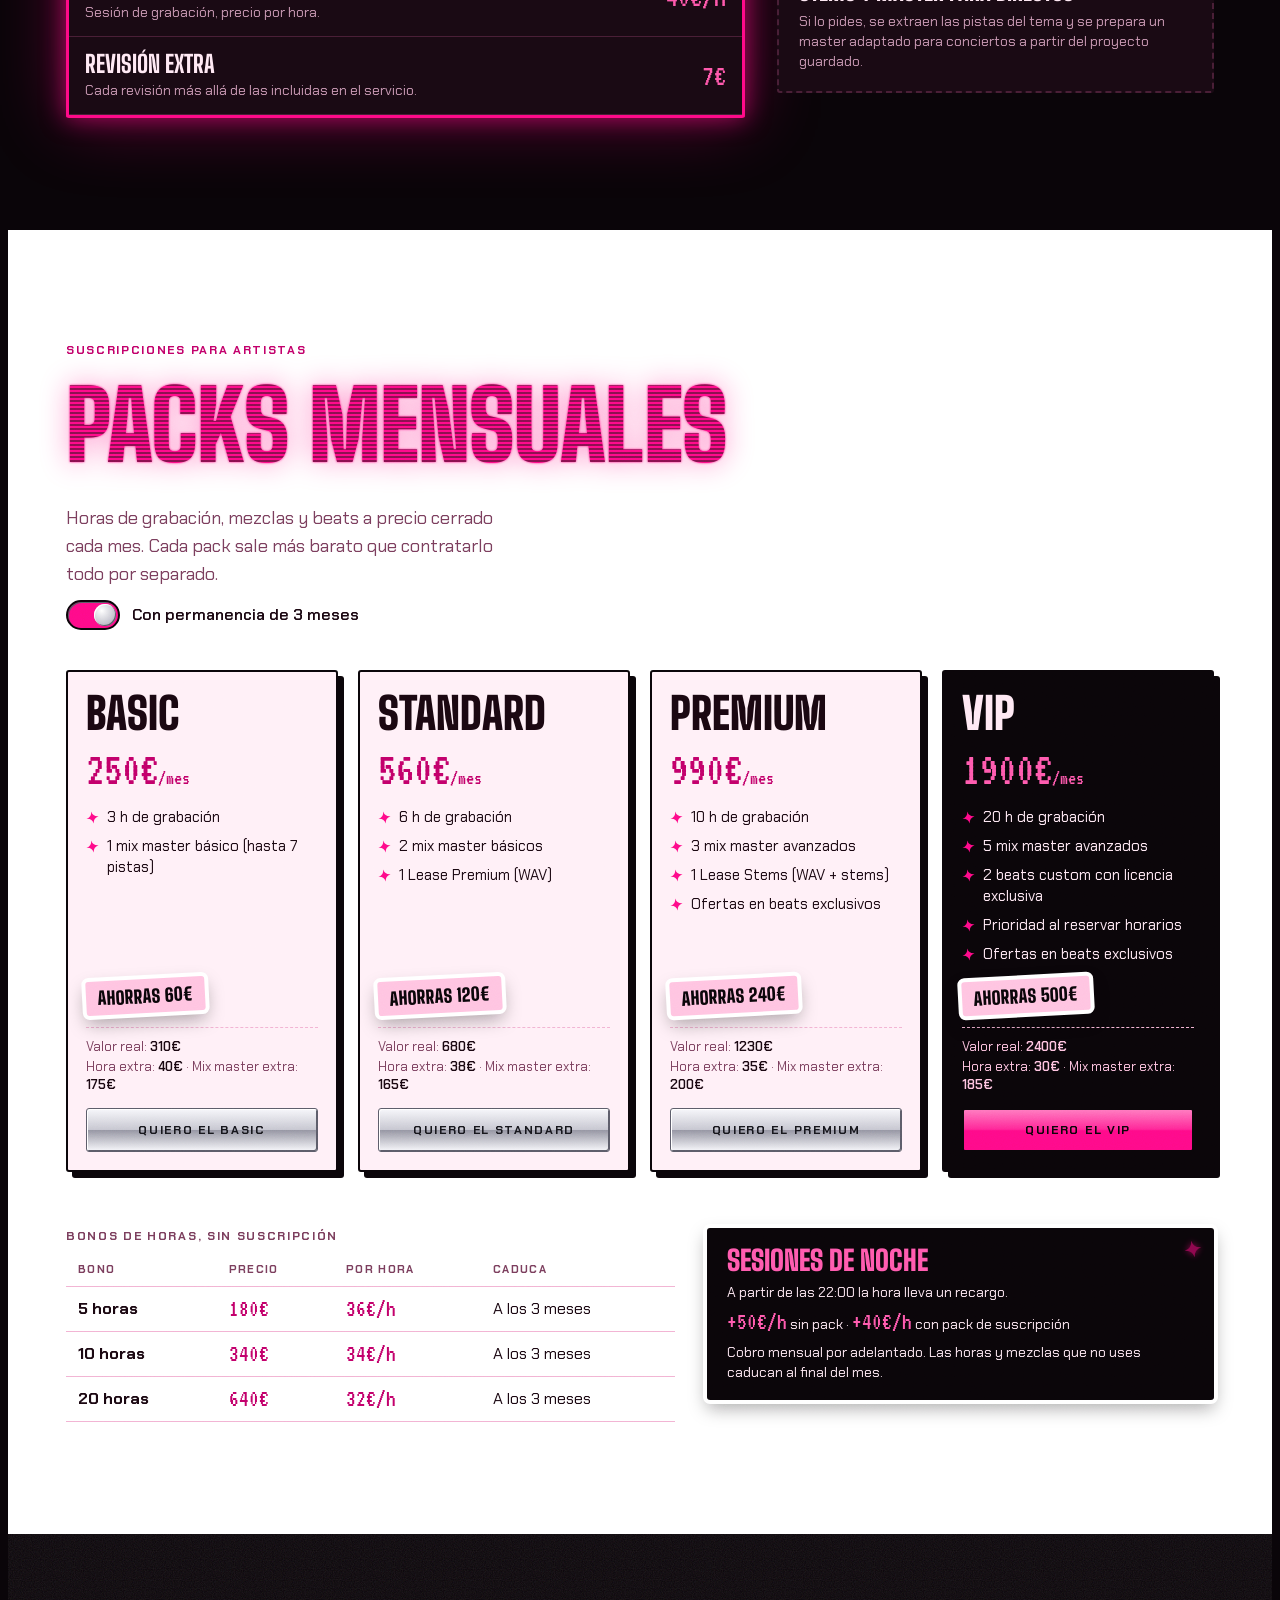
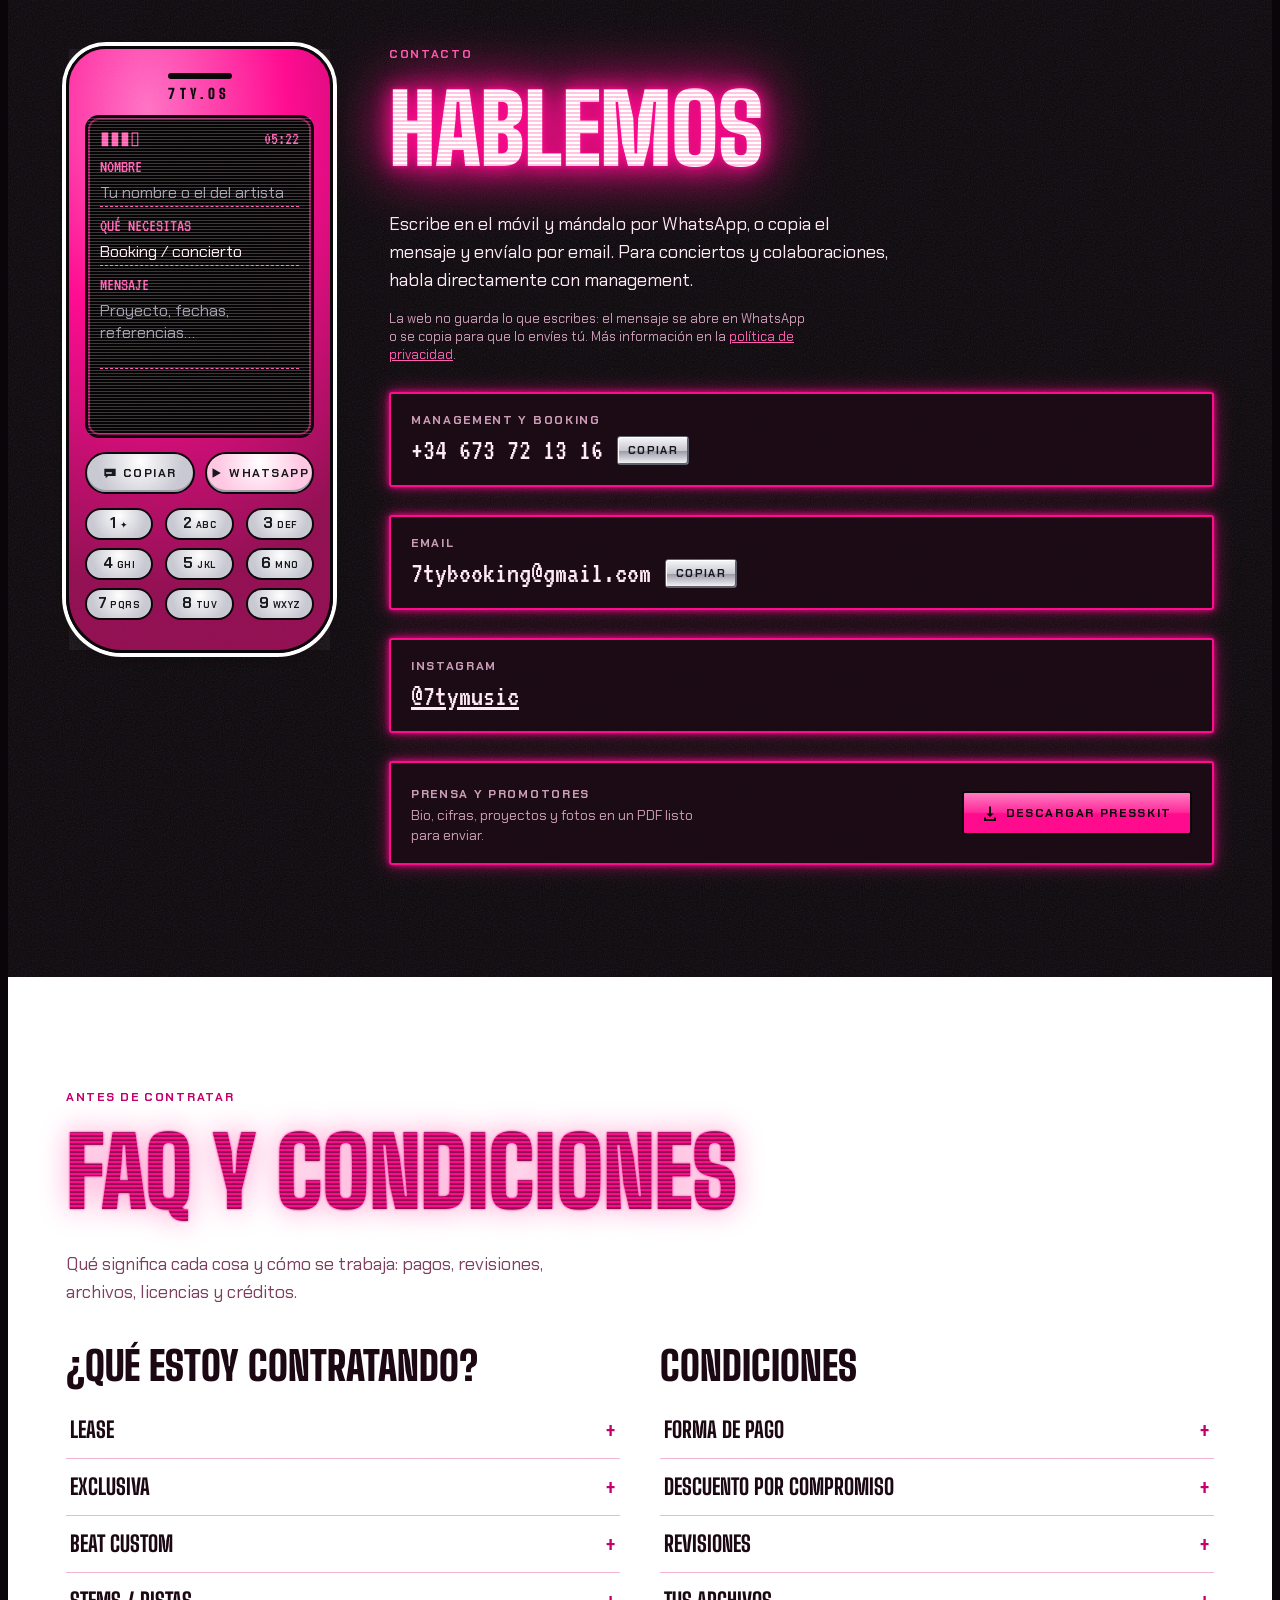
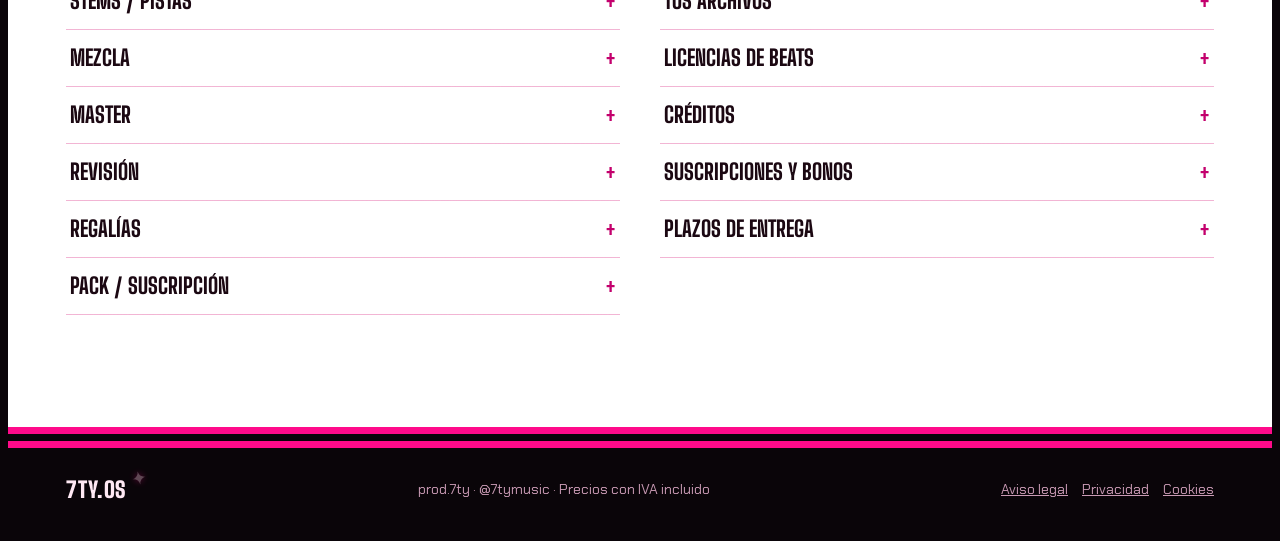
==== commit 67ce8dd4: "Sync website folder and preserve BeatStars catalog" ====
--- a/index.html
+++ b/index.html
@@ -9,7 +9,11 @@
 <meta property="og:type" content="website">
 <meta property="og:title" content="7TY · Artista, productor y beats">
 <meta property="og:description" content="Beats, mezcla, master y grabación. prod.7ty">
-<meta property="og:image" content="assets/img/og-7ty.jpg">
+<meta property="og:image" content="https://7tymusic.com/assets/img/og-7ty.jpg">
+<meta property="og:url" content="https://7tymusic.com/">
+<meta property="og:locale" content="es_ES">
+<link rel="canonical" href="https://7tymusic.com/">
+<script type="application/ld+json">{"@context":"https://schema.org","@type":"MusicGroup","name":"7TY","alternateName":"prod.7ty","url":"https://7tymusic.com/","image":"https://7tymusic.com/assets/img/og-7ty.jpg","genre":["Reggaetón","Música urbana","Electrónica"],"description":"Artista y productor de la escena urbana underground: beats con licencia, mezcla, master, grabación y packs mensuales.","sameAs":["https://open.spotify.com/artist/0syuG924XwRhbzVZWYA7D1","https://www.instagram.com/7tymusic","https://www.beatstars.com/prod7ty"]}</script>
 <meta name="twitter:card" content="summary_large_image">
 <link rel="icon" href="assets/img/favicon.svg" type="image/svg+xml">
 <link rel="preload" href="assets/fonts/big-shoulders-display-latin-900-normal.woff2" as="font" type="font/woff2" crossorigin>
--- a/assets/css/site.css
+++ b/assets/css/site.css
@@ -502,6 +502,14 @@
 .bs-all b em { font-style: normal; color: var(--hot-text); font-family: var(--f-lcd); font-weight: 400; }
 .bs-all span { display: block; margin-top: 6px; font-size: 14px; color: var(--muted); }
 .bs-all .btn { pointer-events: none; }
+.bs-player-panel { margin-top: 28px; padding: clamp(16px, 3vw, 28px); border: 2px solid var(--line); border-radius: var(--r-sm); background: var(--surface); box-shadow: var(--hard); }
+.bs-player-head { margin: 0 auto 18px; max-width: 1024px; }
+.bs-player-head h3 { margin: 8px 0 6px; font: 900 clamp(28px, 4vw, 44px)/.98 var(--f-display); text-transform: uppercase; }
+.bs-player-head p, .bs-player-note { margin: 0; color: var(--muted); font-size: 14px; line-height: 1.5; }
+.bs-player-frame { display: flex; justify-content: center; width: 100%; overflow: hidden; border: 1px solid var(--line); border-radius: var(--r-sm); background: var(--raised); }
+.bs-player-frame iframe { display: block; width: 100%; min-width: 0; height: 900px; }
+.bs-player-note { margin: 12px auto 0; max-width: 1024px; font-size: 12px; }
+@media (max-width: 600px) { .bs-player-panel { padding: 14px; } .bs-player-frame iframe { height: 820px; } }
 .pn-edit-bar { display: flex; flex-wrap: wrap; gap: 8px; align-items: center; justify-content: space-between; padding: 8px 10px; border: 1.5px dashed var(--hot); border-radius: var(--r-sm); font: 18px/1 var(--f-lcd); color: var(--lcd); }
 .pn-row3 { display: grid; grid-template-columns: 1.4fr .8fr .8fr; gap: 10px; }
 @media (max-width: 520px) { .pn-row3 { grid-template-columns: 1fr; } }
